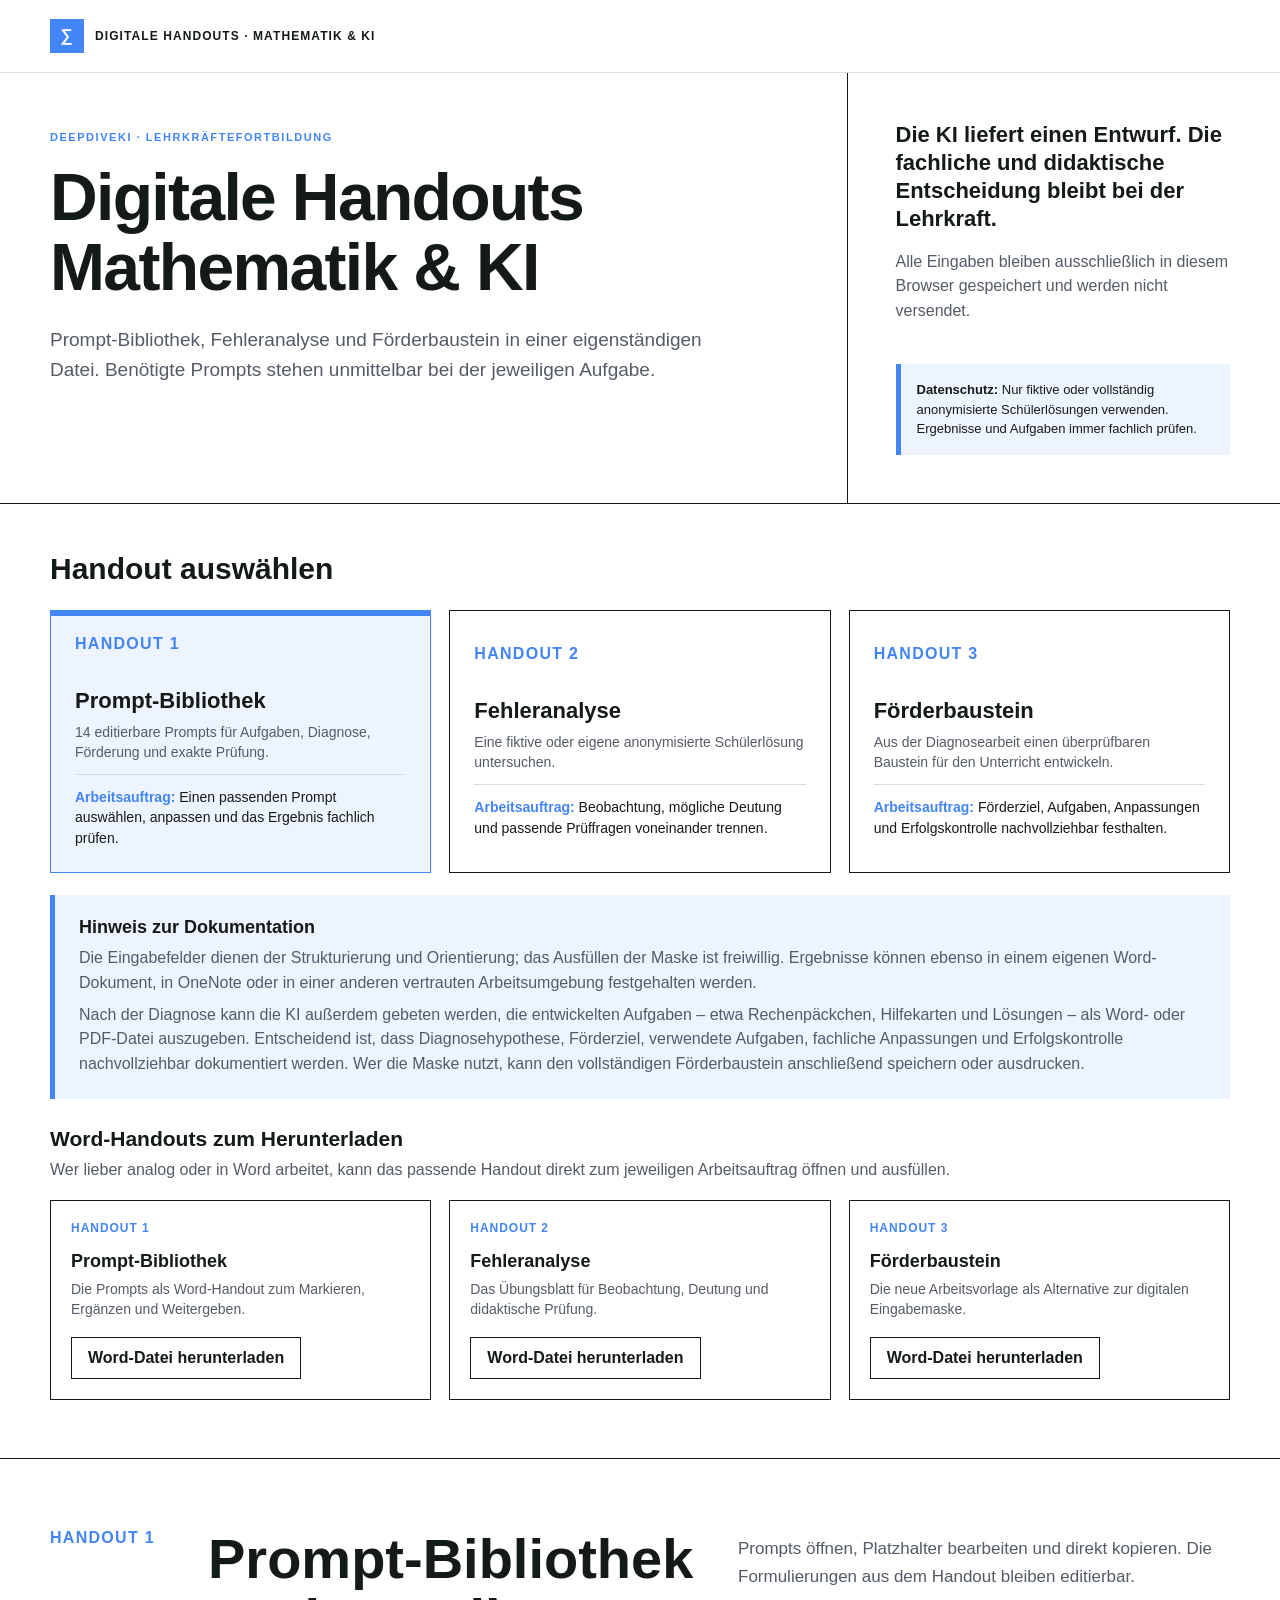
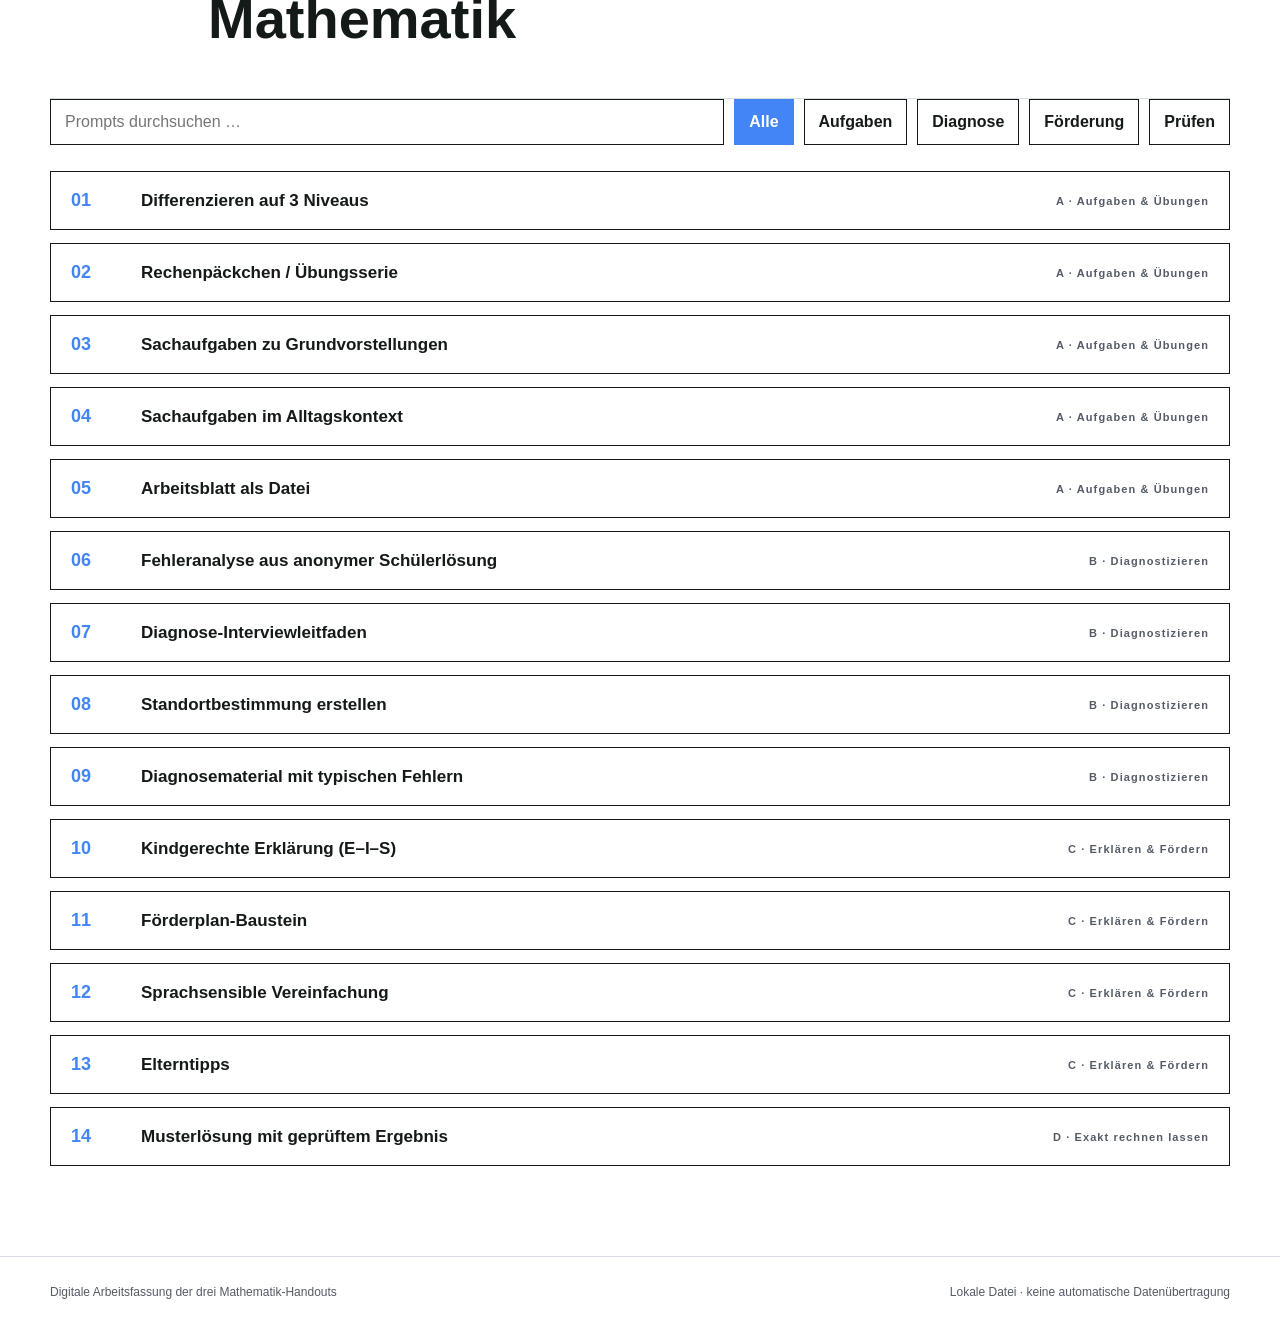
==== Digitale Handouts Mathematik.html @ 203e80d5 "Word-Handouts und Diagnosefelder ergänzen Drei Word-Handouts als Downloads ergänzen, Förderbaustein-" ====
<!doctype html>
<html lang="de">
<head>
  <meta charset="utf-8">
  <meta name="viewport" content="width=device-width, initial-scale=1">
  <meta name="description" content="Drei digitale Handouts zu Prompts, Fehleranalyse und Förderung im Mathematikunterricht.">
  <title>Digitale Handouts | Mathematik & KI</title>
  <style>
    :root {
      --ink: #141a18;
      --paper: #ffffff;
      --paper-2: #eef4ff;
      --white: #ffffff;
      --lime: #eaf2ff;
      --coral: #4385f5;
      --blue: #4385f5;
      --cyan: #4385f5;
      --muted: #545b66;
      --line: #d8dde6;
      --dark: #eef4ff;
      --serif: Arial, Helvetica, sans-serif;
      --sans: Arial, Helvetica, sans-serif;
      --shadow: none;
    }

    * { box-sizing: border-box; }
    html { scroll-behavior: smooth; }
    body { margin: 0; background: var(--paper); color: var(--ink); font-family: var(--sans); font-size: 16px; }
    button, input, textarea, select { font: inherit; color: inherit; }
    button { cursor: pointer; }
    a { color: inherit; }
    ::selection { background: var(--lime); }
    .wrap { width: min(1180px, calc(100% - 40px)); margin: 0 auto; }

    .topbar { position: sticky; top: 0; z-index: 20; border-bottom: 1px solid var(--line); background: rgba(244, 241, 233, .94); backdrop-filter: blur(14px); }
    .topbar .wrap { min-height: 72px; display: flex; align-items: center; justify-content: space-between; gap: 24px; }
    .brand { display: flex; align-items: center; gap: 11px; font-size: 12px; font-weight: 900; letter-spacing: .09em; }
    .brand-mark { width: 34px; height: 34px; display: grid; place-items: center; background: var(--blue); color: white; font-family: var(--sans); font-size: 17px; font-weight: 900; }
    .top-actions { display: flex; align-items: center; gap: 10px; }
    .status { min-height: 20px; color: var(--muted); font-size: 12px; font-weight: 750; }

    .hero { border-bottom: 1px solid var(--ink); }
    .hero .wrap { display: grid; grid-template-columns: 1.35fr .65fr; min-height: 450px; }
    .hero-copy { padding: 80px 70px 70px 0; }
    .eyebrow, .mini-label { margin: 0; font-size: 11px; font-weight: 900; letter-spacing: .14em; text-transform: uppercase; }
    .eyebrow { color: var(--blue); }
    h1 { margin: 20px 0 22px; max-width: 800px; font-family: var(--sans); font-size: clamp(42px, 6vw, 66px); font-weight: 800; line-height: 1.06; letter-spacing: -.025em; }
    h1 em { color: var(--ink); font-weight: 800; font-style: normal; }
    .hero-copy > p:last-child { max-width: 690px; color: var(--muted); font-size: 19px; line-height: 1.6; }
    .hero-side { padding: 68px 0 68px 48px; border-left: 1px solid var(--ink); display: flex; flex-direction: column; justify-content: flex-end; }
    .hero-side strong { font-family: var(--sans); font-size: 22px; line-height: 1.28; font-weight: 750; }
    .hero-side p { color: var(--muted); line-height: 1.55; }
    .privacy { margin-top: 24px; padding: 16px; border-left: 5px solid var(--blue); background: var(--paper-2); font-size: 13px; line-height: 1.5; }

    .station-picker { padding: 48px 0 58px; }
    .station-picker h2 { margin: 0 0 24px; font-family: var(--serif); font-size: 38px; font-weight: 400; }
    .station-tabs { display: grid; grid-template-columns: repeat(3, 1fr); gap: 18px; }
    .station-tab { min-height: 220px; padding: 24px; border: 1px solid var(--ink); background: transparent; text-align: left; transition: transform .15s, box-shadow .15s, background .15s; }
    .station-tab:hover, .station-tab:focus-visible { border-color: var(--blue); background: #f8fbff; }
    .station-tab.active { background: var(--paper-2); border-color: var(--blue); box-shadow: inset 0 5px 0 var(--blue); }
    .station-tab span { display: block; font-family: var(--serif); font-size: 30px; }
    .station-tab strong { display: block; margin: 35px 0 8px; font-size: 22px; }
    .station-tab small { color: var(--muted); font-size: 14px; line-height: 1.45; }
    .station-tab .station-task { display: block; margin-top: 12px; padding-top: 12px; border-top: 1px solid var(--line); color: var(--ink); }
    .station-tab .station-task b { color: var(--blue); }
    .work-note { margin-top: 22px; padding: 22px 24px; border-left: 5px solid var(--blue); background: var(--paper-2); }
    .work-note h3 { margin: 0 0 8px; font-size: 18px; }
    .work-note p { margin: 7px 0 0; color: var(--muted); line-height: 1.55; }
    .downloads { margin-top: 28px; }
    .downloads h3 { margin: 0 0 7px; font-size: 21px; }
    .downloads > p { margin: 0 0 17px; color: var(--muted); line-height: 1.55; }
    .download-grid { display: grid; grid-template-columns: repeat(3, 1fr); gap: 18px; }
    .download-card { display: flex; min-height: 180px; padding: 20px; border: 1px solid var(--ink); background: var(--white); flex-direction: column; align-items: flex-start; }
    .download-card span { color: var(--blue); font-size: 12px; font-weight: 900; letter-spacing: .08em; }
    .download-card strong { margin: 16px 0 7px; font-size: 18px; }
    .download-card p { margin: 0 0 18px; color: var(--muted); font-size: 14px; line-height: 1.45; }
    .download-card .button { margin-top: auto; display: inline-flex; align-items: center; text-decoration: none; color: var(--ink); }

    .station-panel { display: none; border-top: 1px solid var(--ink); }
    .station-panel.active { display: block; }
    .station-head { padding: 70px 0 50px; display: grid; grid-template-columns: 120px 1fr 1fr; gap: 38px; align-items: start; }
    .station-number { font-family: var(--sans); font-size: 16px; font-weight: 900; letter-spacing: .08em; color: var(--blue); }
    .station-head h2 { margin: 0; font-family: var(--sans); font-size: clamp(38px, 5vw, 56px); font-weight: 800; line-height: 1.06; color: var(--ink); }
    .station-head > p { margin: 6px 0 0; color: var(--muted); font-size: 17px; line-height: 1.6; }
    .station-body { padding-bottom: 90px; }

    .toolbar { display: flex; flex-wrap: wrap; align-items: center; gap: 10px; margin-bottom: 26px; }
    .toolbar input { flex: 1 1 280px; min-height: 46px; padding: 10px 14px; border: 1px solid var(--ink); background: var(--white); }
    .filter { min-height: 46px; padding: 10px 14px; border: 1px solid var(--ink); background: transparent; font-weight: 800; }
    .filter.active { background: var(--ink); color: white; }

    .prompt-list { display: grid; gap: 13px; }
    .prompt-item { border: 1px solid var(--ink); background: var(--white); }
    .prompt-item[hidden] { display: none; }
    .prompt-summary { width: 100%; padding: 18px 20px; border: 0; background: transparent; display: grid; grid-template-columns: 54px 1fr auto; align-items: center; gap: 16px; text-align: left; }
    .prompt-summary:hover { background: var(--paper-2); }
    .prompt-id { font-family: var(--serif); font-size: 25px; color: var(--coral); }
    .prompt-summary strong { font-size: 17px; }
    .prompt-category { color: var(--muted); font-size: 11px; font-weight: 900; letter-spacing: .1em; }
    .prompt-detail { display: none; padding: 0 20px 20px 90px; }
    .prompt-item.open .prompt-detail { display: block; }
    .prompt-detail textarea, .generated-prompt textarea { width: 100%; min-height: 130px; padding: 16px; border: 1px solid var(--ink); background: var(--paper); resize: vertical; line-height: 1.55; }
    .prompt-actions { display: flex; align-items: center; justify-content: space-between; gap: 12px; margin-top: 10px; }
    .prompt-actions small { color: var(--muted); }

    .button { min-height: 42px; padding: 10px 16px; border: 1px solid var(--ink); background: transparent; font-weight: 850; }
    .button:hover, .button:focus-visible { background: var(--lime); }
    .button.primary { border-color: var(--ink); background: var(--ink); color: white; }
    .button.primary:hover, .button.primary:focus-visible { background: var(--blue); border-color: var(--blue); }
    .button.coral { background: var(--coral); color: var(--ink); }

    .analysis-layout { display: grid; grid-template-columns: .86fr 1.14fr; gap: 34px; align-items: start; }
    .case-list { display: grid; gap: 9px; }
    .case-card { padding: 16px; border: 1px solid var(--ink); background: transparent; text-align: left; display: grid; grid-template-columns: 38px 1fr; gap: 12px; }
    .case-card:hover, .case-card.active { background: var(--lime); }
    .case-card span { font-family: var(--serif); font-size: 24px; }
    .case-card strong { display: block; }
    .case-card small { color: var(--muted); line-height: 1.4; }
    .own-case { margin-top: 18px; padding: 18px; border: 1px solid var(--ink); background: var(--white); }
    .own-case label, .form-grid label, .reflection-grid label { display: block; font-size: 12px; font-weight: 850; }
    .own-case input, .form-grid input, .form-grid textarea, .reflection-grid textarea { width: 100%; margin-top: 7px; padding: 12px; border: 1px solid var(--ink); background: var(--white); }
    .own-case label + label { margin-top: 12px; }
    .generated-prompt { border: 1px solid #b8c9e7; border-left: 5px solid var(--blue); background: var(--dark); color: var(--ink); padding: 24px; }
    .generated-prompt h3 { margin: 8px 0 17px; font-family: var(--serif); font-size: 31px; font-weight: 400; }
    .generated-prompt textarea { color: var(--ink); background: var(--white); min-height: 275px; }
    .generated-prompt .prompt-actions small { color: var(--muted); }
    .reflection-grid { display: grid; grid-template-columns: 1fr 1fr; gap: 18px; margin-top: 28px; }
    .reflection-grid label { padding: 19px; border: 1px solid var(--ink); background: var(--white); }
    .reflection-grid textarea { min-height: 115px; resize: vertical; }
    .trainer { margin-top: 32px; border: 1px solid var(--ink); }
    .trainer > button { width: 100%; padding: 17px 20px; border: 0; background: var(--paper-2); display: flex; justify-content: space-between; font-weight: 900; text-align: left; }
    .trainer-content { display: none; padding: 22px; background: var(--white); }
    .trainer.open .trainer-content { display: block; }
    .trainer-content h4 { margin: 0 0 9px; font-size: 19px; }
    .trainer-content p { color: var(--muted); line-height: 1.55; }
    .didactic-note { margin-top: 18px; padding: 17px; border-left: 5px solid var(--blue); background: #eef0ff; line-height: 1.55; }

    .builder-layout { display: grid; grid-template-columns: 1fr 1fr; gap: 30px; align-items: start; }
    .form-card { padding: 24px; border: 1px solid var(--ink); background: var(--white); }
    .form-card h3 { margin: 0 0 20px; font-family: var(--serif); font-size: 31px; font-weight: 400; }
    .form-grid { display: grid; grid-template-columns: 1fr 1fr; gap: 14px; }
    .form-grid label.wide { grid-column: 1 / -1; }
    .form-grid textarea { min-height: 95px; resize: vertical; }
    .form-grid textarea.long-output { min-height: 300px; }
    .form-grid textarea.final-output { min-height: 380px; }
    .module-list { display: grid; gap: 10px; }
    .module-card { border: 1px solid var(--ink); background: var(--paper); }
    .module-top { padding: 15px; display: grid; grid-template-columns: 28px 1fr auto; gap: 12px; align-items: center; }
    .module-top input { width: 20px; height: 20px; accent-color: var(--coral); }
    .module-top strong { display: block; }
    .module-top small { color: var(--muted); }
    .module-prompt { display: none; padding: 0 15px 15px 55px; }
    .module-card.selected .module-prompt { display: block; }
    .module-prompt textarea { width: 100%; min-height: 135px; padding: 13px; border: 1px solid var(--ink); background: var(--white); resize: vertical; line-height: 1.5; }
    .checklist { display: grid; gap: 10px; margin: 12px 0 20px; }
    .checklist label { display: flex; align-items: flex-start; gap: 11px; padding: 12px; border: 1px solid var(--line); }
    .checklist input { width: 19px; height: 19px; accent-color: var(--blue); }
    .builder-footer { margin-top: 28px; padding: 23px; border: 1px solid #b8c9e7; border-left: 5px solid var(--blue); background: var(--paper-2); display: flex; justify-content: space-between; align-items: center; gap: 20px; }
    .builder-footer p { margin: 0; max-width: 700px; line-height: 1.5; }
    .button-row { display: flex; flex-wrap: wrap; gap: 10px; }

    footer { padding: 28px 0 40px; border-top: 1px solid var(--line); color: var(--muted); font-size: 12px; }
    footer .wrap { display: flex; justify-content: space-between; gap: 20px; }

    /* Nähe zur Gestaltung der Word-Handouts */
    .topbar { background: rgba(255, 255, 255, .96); }
    .hero .wrap { min-height: 330px; }
    .hero-copy { padding-top: 58px; padding-bottom: 54px; }
    .hero-side { padding-top: 48px; padding-bottom: 48px; }
    .station-picker h2, .form-card h3, .generated-prompt h3, .sortLab h3, .canvasIntro h3 { font-family: var(--sans); font-weight: 750; }
    .station-picker h2 { font-size: 30px; }
    .station-tab span { color: var(--blue); font-family: var(--sans); font-size: 16px; font-weight: 900; letter-spacing: .08em; }
    .station-head { border-bottom: 1px solid var(--line); }
    .prompt-id { color: var(--blue); font-family: var(--sans); font-size: 18px; font-weight: 900; }
    .button.primary { background: var(--blue); border-color: var(--blue); }
    .button.coral { background: var(--blue); color: white; border-color: var(--blue); }
    .filter.active { background: var(--blue); border-color: var(--blue); }
    .case-card:hover, .case-card.active { background: var(--paper-2); border-color: var(--blue); }
    .case-card span { font-family: var(--sans); color: var(--blue); font-size: 18px; font-weight: 900; }
    .didactic-note { border-color: var(--blue); background: var(--paper-2); }
    .ai-help { grid-column: 1 / -1; padding: 17px; border-left: 5px solid var(--blue); background: var(--paper-2); }
    .ai-help h4 { margin: 0 0 7px; font-size: 17px; }
    .ai-help p { margin: 0 0 13px; color: var(--muted); font-size: 13px; line-height: 1.5; }
    .field-hint { display: block; margin-top: 7px; color: var(--muted); font-weight: 400; line-height: 1.4; }
    .print-summary { display: none; width: min(900px, calc(100% - 50px)); margin: 0 auto; padding: 48px 0; }
    .print-summary h1 { font-size: 30px; border-bottom: 2px solid var(--blue); padding-bottom: 12px; }
    .print-summary h2 { margin: 28px 0 8px; color: var(--blue); font-size: 20px; }
    .print-summary p, .print-summary li { line-height: 1.55; }
    .print-summary .print-note { padding: 14px; border-left: 4px solid var(--blue); background: var(--paper-2); }
    .print-summary .print-preserve { white-space: pre-wrap; overflow-wrap: anywhere; line-height: 1.55; }
    .print-summary .print-material { break-before: page; page-break-before: always; padding-top: 8px; }
    .print-summary .print-material h1 { margin-top: 0; }
    .print-summary .print-block { padding: 16px; border: 1px solid var(--line); }

    @media (max-width: 900px) {
      .hero .wrap, .station-head, .analysis-layout, .builder-layout { grid-template-columns: 1fr; }
      .hero-copy { padding-right: 0; }
      .hero-side { padding: 36px 0 55px; border-left: 0; border-top: 1px solid var(--ink); }
      .station-tabs, .download-grid { grid-template-columns: 1fr; }
      .station-tab { min-height: 145px; }
      .station-tab strong { margin-top: 20px; }
      .station-head { gap: 18px; }
      .station-number { font-size: 14px; }
    }

    @media (max-width: 620px) {
      .wrap { width: min(100% - 28px, 1180px); }
      .topbar .wrap { min-height: 62px; }
      .brand b { display: none; }
      .hero-copy { padding: 55px 0 45px; }
      h1 { font-size: 50px; }
      .station-picker { padding: 35px 0 45px; }
      .station-head { padding: 52px 0 35px; }
      .prompt-summary { grid-template-columns: 42px 1fr; }
      .prompt-category { grid-column: 2; }
      .prompt-detail { padding-left: 20px; }
      .reflection-grid, .form-grid { grid-template-columns: 1fr; }
      .form-grid label.wide { grid-column: auto; }
      .module-top { grid-template-columns: 28px 1fr; }
      .module-top .button { grid-column: 2; justify-self: start; }
      .module-prompt { padding-left: 15px; }
      .builder-footer, footer .wrap { align-items: flex-start; flex-direction: column; }
    }

    @media print {
      .topbar, .station-picker, .button, .prompt-actions, .trainer > button { display: none !important; }
      .station-panel { display: block !important; break-before: page; }
      .station-panel:first-of-type { break-before: auto; }
      .prompt-item, .trainer, .form-card { break-inside: avoid; }
      .prompt-detail, .trainer-content, .module-prompt { display: block !important; }
      body { background: white; }
      .hero .wrap { min-height: auto; }
      .hero-copy { padding: 38px 0; }
      .hero-side { display: none; }
      body.print-entry > header, body.print-entry > main, body.print-entry > footer { display: none !important; }
      body.print-entry .print-summary { display: block !important; }
    }
  </style>
</head>
<body>
  <header class="topbar">
    <div class="wrap">
      <div class="brand"><span class="brand-mark">∑</span><b>DIGITALE HANDOUTS · MATHEMATIK & KI</b></div>
      <div class="top-actions"><span class="status" id="globalStatus" role="status" aria-live="polite"></span></div>
    </div>
  </header>

  <main>
    <section class="hero">
      <div class="wrap">
        <div class="hero-copy">
          <p class="eyebrow">DEEPDIVEKI · LEHRKRÄFTEFORTBILDUNG</p>
          <h1>Digitale Handouts <em>Mathematik & KI</em></h1>
          <p>Prompt-Bibliothek, Fehleranalyse und Förderbaustein in einer eigenständigen Datei. Benötigte Prompts stehen unmittelbar bei der jeweiligen Aufgabe.</p>
        </div>
        <aside class="hero-side">
          <strong>Die KI liefert einen Entwurf. Die fachliche und didaktische Entscheidung bleibt bei der Lehrkraft.</strong>
          <p>Alle Eingaben bleiben ausschließlich in diesem Browser gespeichert und werden nicht versendet.</p>
          <div class="privacy"><b>Datenschutz:</b> Nur fiktive oder vollständig anonymisierte Schülerlösungen verwenden. Ergebnisse und Aufgaben immer fachlich prüfen.</div>
        </aside>
      </div>
    </section>

    <section class="station-picker" aria-labelledby="stationPickerTitle">
      <div class="wrap">
        <h2 id="stationPickerTitle">Handout auswählen</h2>
        <div class="station-tabs" role="tablist" aria-label="Digitale Handouts">
          <button class="station-tab active" type="button" role="tab" aria-selected="true" aria-controls="station1" id="tab1" data-station="station1">
            <span>HANDOUT 1</span><strong>Prompt-Bibliothek</strong><small>14 editierbare Prompts für Aufgaben, Diagnose, Förderung und exakte Prüfung.</small><small class="station-task"><b>Arbeitsauftrag:</b> Einen passenden Prompt auswählen, anpassen und das Ergebnis fachlich prüfen.</small>
          </button>
          <button class="station-tab" type="button" role="tab" aria-selected="false" aria-controls="station2" id="tab2" data-station="station2">
            <span>HANDOUT 2</span><strong>Fehleranalyse</strong><small>Eine fiktive oder eigene anonymisierte Schülerlösung untersuchen.</small><small class="station-task"><b>Arbeitsauftrag:</b> Beobachtung, mögliche Deutung und passende Prüffragen voneinander trennen.</small>
          </button>
          <button class="station-tab" type="button" role="tab" aria-selected="false" aria-controls="station3" id="tab3" data-station="station3">
            <span>HANDOUT 3</span><strong>Förderbaustein</strong><small>Aus der Diagnosearbeit einen überprüfbaren Baustein für den Unterricht entwickeln.</small><small class="station-task"><b>Arbeitsauftrag:</b> Förderziel, Aufgaben, Anpassungen und Erfolgskontrolle nachvollziehbar festhalten.</small>
          </button>
        </div>
        <aside class="work-note" aria-label="Hinweis zur Dokumentation">
          <h3>Hinweis zur Dokumentation</h3>
          <p>Die Eingabefelder dienen der Strukturierung und Orientierung; das Ausfüllen der Maske ist freiwillig. Ergebnisse können ebenso in einem eigenen Word-Dokument, in OneNote oder in einer anderen vertrauten Arbeitsumgebung festgehalten werden.</p>
          <p>Nach der Diagnose kann die KI außerdem gebeten werden, die entwickelten Aufgaben – etwa Rechenpäckchen, Hilfekarten und Lösungen – als Word- oder PDF-Datei auszugeben. Entscheidend ist, dass Diagnosehypothese, Förderziel, verwendete Aufgaben, fachliche Anpassungen und Erfolgskontrolle nachvollziehbar dokumentiert werden. Wer die Maske nutzt, kann den vollständigen Förderbaustein anschließend speichern oder ausdrucken.</p>
        </aside>
        <section class="downloads" id="word-downloads" aria-labelledby="downloadTitle">
          <h3 id="downloadTitle">Word-Handouts zum Herunterladen</h3>
          <p>Wer lieber analog oder in Word arbeitet, kann das passende Handout direkt zum jeweiligen Arbeitsauftrag öffnen und ausfüllen.</p>
          <div class="download-grid">
            <article class="download-card">
              <span>HANDOUT 1</span>
              <strong>Prompt-Bibliothek</strong>
              <p>Die Prompts als Word-Handout zum Markieren, Ergänzen und Weitergeben.</p>
              <a class="button" href="Handout 1 - Prompt-Bibliothek Mathematik.docx" download>Word-Datei herunterladen</a>
            </article>
            <article class="download-card">
              <span>HANDOUT 2</span>
              <strong>Fehleranalyse</strong>
              <p>Das Übungsblatt für Beobachtung, Deutung und didaktische Prüfung.</p>
              <a class="button" href="Handout 2 - Fehleranalyse Uebungsblatt.docx" download>Word-Datei herunterladen</a>
            </article>
            <article class="download-card">
              <span>HANDOUT 3</span>
              <strong>Förderbaustein</strong>
              <p>Die neue Arbeitsvorlage als Alternative zur digitalen Eingabemaske.</p>
              <a class="button" href="Handout 3 - Foerderbaustein-Arbeitsvorlage.docx" download>Word-Datei herunterladen</a>
            </article>
          </div>
        </section>
      </div>
    </section>

    <section class="station-panel active" id="station1" role="tabpanel" aria-labelledby="tab1">
      <div class="wrap">
        <div class="station-head">
          <div class="station-number">HANDOUT 1</div>
          <h2>Prompt-Bibliothek Mathematik</h2>
          <p>Prompts öffnen, Platzhalter bearbeiten und direkt kopieren. Die Formulierungen aus dem Handout bleiben editierbar.</p>
        </div>
        <div class="station-body">
          <div class="toolbar" aria-label="Prompt-Bibliothek filtern">
            <input id="promptSearch" type="search" placeholder="Prompts durchsuchen …" aria-label="Prompts durchsuchen">
            <button class="filter active" type="button" data-filter="alle">Alle</button>
            <button class="filter" type="button" data-filter="A">Aufgaben</button>
            <button class="filter" type="button" data-filter="B">Diagnose</button>
            <button class="filter" type="button" data-filter="C">Förderung</button>
            <button class="filter" type="button" data-filter="D">Prüfen</button>
          </div>
          <div class="prompt-list" id="promptList"></div>
        </div>
      </div>
    </section>

    <section class="station-panel" id="station2" role="tabpanel" aria-labelledby="tab2" hidden>
      <div class="wrap">
        <div class="station-head">
          <div class="station-number">HANDOUT 2</div>
          <h2>Fehleranalyse: Übungsblatt</h2>
          <p>Eine fiktive Lösung auswählen und die KI-Antwort anschließend fachlich prüfen. Eine einzelne Lösung erlaubt nur Diagnosehypothesen, keine abschließende Diagnose.</p>
        </div>
        <div class="station-body">
          <div class="analysis-layout">
            <div>
              <p class="mini-label">FIKTIVE SCHÜLERLÖSUNG WÄHLEN</p>
              <div class="case-list" id="caseList"></div>
              <div class="own-case">
                <p class="mini-label">ODER EIGENES ANONYMISIERTES BEISPIEL</p>
                <label>Klasse / Stufe<input id="ownClass" type="text" placeholder="z. B. 7"></label>
                <label>Aufgabe und falsche Lösung<input id="ownSolution" type="text" placeholder="z. B. 3/4 + 1/2 = 4/6"></label>
                <button class="button" id="useOwnCase" type="button">Eigenes Beispiel verwenden</button>
              </div>
            </div>
            <div class="generated-prompt">
              <p class="mini-label">PROMPT ZUR GEWÄHLTEN AUFGABE</p>
              <h3 id="selectedCaseTitle">Beispiel 1 · Klasse 1</h3>
              <textarea id="analysisPrompt" aria-label="Prompt für die Fehleranalyse"></textarea>
              <div class="prompt-actions">
                <small>Den Prompt können Sie vor dem Kopieren bearbeiten.</small>
                <button class="button coral" type="button" data-copy-target="analysisPrompt">Prompt kopieren</button>
              </div>
            </div>
          </div>

          <div class="reflection-grid">
            <label>Wo lag die KI fachlich richtig?<textarea id="reflectionRight" placeholder="Beobachtungen festhalten …"></textarea></label>
            <label>Wo musste ich als Lehrkraft korrigieren oder nachfragen?<textarea id="reflectionCorrect" placeholder="Kritische Punkte festhalten …"></textarea></label>
          </div>

          <div class="trainer" id="trainerBox">
            <button type="button" id="toggleTrainer" aria-expanded="false"><span>Mögliche fachliche Deutung</span><span>zur Orientierung öffnen +</span></button>
            <div class="trainer-content" id="trainerContent"></div>
          </div>
          <div class="didactic-note"><b>Didaktischer Kern:</b> Fehler können regelhaft sein, müssen es aber nicht. Die KI kann mögliche Deutungen und Prüffragen liefern; erst weitere Aufgaben oder ein Gespräch helfen, zwischen konkurrierenden Hypothesen zu unterscheiden.</div>
        </div>
      </div>
    </section>

    <section class="station-panel" id="station3" role="tabpanel" aria-labelledby="tab3" hidden>
      <div class="wrap">
        <div class="station-head">
          <div class="station-number">HANDOUT 3</div>
          <h2>Förderbaustein-Vorlage</h2>
          <p>Ausgangslage und Förderziel festhalten, einen Baustein wählen und den passenden Prompt direkt an dieser Stelle verwenden.</p>
        </div>
        <div class="station-body">
          <div class="builder-layout">
            <section class="form-card">
              <h3>1 · Ausgangslage und Ziel</h3>
              <div class="form-grid">
                <label>Klasse / Stufe<input id="buildClass" type="text" placeholder="z. B. Klasse 4"></label>
                <label>Thema / Leitidee<input id="buildTopic" type="text" placeholder="z. B. Zahl & Operation"></label>
                <label class="wide">Aufgabe und beobachtete Schülerlösung<textarea id="buildObservation" placeholder="z. B. Aufgabe: 1/2 + 1/3; notiert wurde: 2/5. Nur anonymisierte oder fiktive Angaben."></textarea></label>
                <label class="wide">Eigene Vermutung zur Fehlvorstellung <span style="font-weight:400">(optional)</span><textarea id="buildError" placeholder="z. B. Zähler und Nenner werden jeweils getrennt addiert. Das Feld kann leer bleiben."></textarea></label>
                <label class="wide">Möglicherweise betroffene Grundvorstellung <span style="font-weight:400">(optional)</span><input id="buildConception" type="text" placeholder="z. B. Anteil vom Ganzen oder Bedeutung des Nenners"></label>
                <div class="ai-help">
                  <h4>Noch keine sichere Deutung?</h4>
                  <p>Der folgende Prompt übernimmt die oben eingetragene Aufgabe und Schülerlösung. Die KI soll mögliche Fehlvorstellungen ausdrücklich nur als Hypothesen formulieren und passende Prüffragen entwickeln. Ihre Antwort trägt genau die Feldüberschriften dieser Maske und kann deshalb abschnittsweise hier oder in die Word-Vorlage kopiert werden.</p>
                  <button class="button primary" id="copyHypothesisPrompt" type="button">KI-Prompt zur Hypothesenbildung kopieren</button>
                </div>
                <label>Mini-Ziel 1<input id="buildGoal1" type="text" placeholder="z. B. 4 von 5 Aufgaben durch Zerlegen lösen"><small class="field-hint">Realistisches Beispiel: Das Kind löst 4 von 5 Aufgaben mit Zehnerübergang durch Zerlegen statt zählend.</small></label>
                <label>Mini-Ziel 2<input id="buildGoal2" type="text" placeholder="z. B. den Rechenweg mit Material erklären"><small class="field-hint">Realistisches Beispiel: Das Kind erklärt an Material, warum 8 + 5 als 10 + 3 gerechnet werden kann.</small></label>
              </div>
            </section>

            <section class="form-card">
              <h3>2 · Baustein wählen</h3>
              <div class="module-list" id="moduleList"></div>
            </section>

            <section class="form-card">
              <h3>3 · KI-Entwurf und Anpassung</h3>
              <div class="form-grid">
                <label class="wide">KI-Entwurf<textarea class="long-output" id="buildDraft" placeholder="Das vollständige Ergebnis der KI hier einfügen – einschließlich aller Aufgaben, Rechenpäckchen, Hilfen und Lösungen …"></textarea><small class="field-hint">Dieses Feld ist bewusst groß, damit auch längere Aufgabenserien vollständig sichtbar und bearbeitbar bleiben.</small></label>
                <label class="wide">Meine fachlichen und didaktischen Anpassungen<textarea id="buildAdjustments" placeholder="Was muss am KI-Entwurf verändert werden – und warum?"></textarea></label>
                <label class="wide">Überarbeitete Fassung / einsatzbereites Material<textarea class="final-output" id="buildFinal" placeholder="Hier die korrigierte Endfassung einfügen: vollständige Aufgaben, Rechenpäckchen, Hilfen und Lösungen, mit denen weitergearbeitet werden soll …"></textarea><small class="field-hint">Beim Drucken und Speichern wird diese Fassung zusätzlich als eigenes Arbeitsmaterial ausgegeben.</small></label>
              </div>
            </section>

            <section class="form-card">
              <h3>4 · Prüfung und Einsatz</h3>
              <div class="checklist">
                <label><input type="checkbox" data-check="results">Rechenergebnisse und Lösungen stimmen.</label>
                <label><input type="checkbox" data-check="level">Aufgaben und Hilfen passen zum Lernstand.</label>
                <label><input type="checkbox" data-check="language">Sprache, Darstellung und Kontext sind altersgerecht.</label>
                <label><input type="checkbox" data-check="diagnosis">Der Baustein passt zur Diagnosehypothese.</label>
                <label><input type="checkbox" data-check="privacy">Es werden keine personenbezogenen Daten verwendet.</label>
              </div>
              <div class="form-grid">
                <label class="wide">Wann und wie im Unterricht?<textarea id="buildUse" placeholder="Sozialform, Dauer, Material, Zeitpunkt …"></textarea></label>
                <label class="wide">Erfolgskontrolle<textarea id="buildSuccess" placeholder="Woran erkenne ich, dass das Ziel erreicht ist?"></textarea></label>
              </div>
            </section>
          </div>

          <div class="builder-footer">
            <p><b>Merksatz:</b> Die KI liefert einen Entwurf. Die didaktische Verantwortung und die fachliche Endkontrolle bleiben bei Ihnen.</p>
            <div class="button-row">
              <button class="button" id="saveBuilder" type="button">Im Browser speichern</button>
              <button class="button" id="downloadBuilder" type="button">Als Datei speichern</button>
              <button class="button primary" id="copyBuilder" type="button">Förderbaustein kopieren</button>
              <button class="button" id="printBuilder" type="button">Förderbaustein und Material drucken</button>
            </div>
          </div>
        </div>
      </div>
    </section>
  </main>

  <section class="print-summary" id="printSummary" aria-hidden="true"></section>

  <footer>
    <div class="wrap"><span>Digitale Arbeitsfassung der drei Mathematik-Handouts</span><span>Lokale Datei · keine automatische Datenübertragung</span></div>
  </footer>

  <script>
    const prompts = [
      { id: 1, category: "A", group: "Aufgaben & Übungen", title: "Differenzieren auf 3 Niveaus", text: "Erstelle zum Thema [z. B. schriftliche Subtraktion im ZR bis 1000] für Klasse [4] je 4 Aufgaben auf drei Niveaustufen (grundlegend / mittel / erweitert), mit Lösungen und je einem kurzen Hilfekarten-Tipp." },
      { id: 2, category: "A", group: "Aufgaben & Übungen", title: "Rechenpäckchen / Übungsserie", text: "Erzeuge ein Rechenpäckchen mit 10 Aufgaben zum [kleinen Einmaleins, 7er-/8er-Reihe], mit steigender Schwierigkeit und einem separaten Lösungsblatt." },
      { id: 3, category: "A", group: "Aufgaben & Übungen", title: "Sachaufgaben zu Grundvorstellungen", text: "Schreibe je eine Textaufgabe zur Subtraktion für die Grundvorstellungen Wegnehmen, Ergänzen und Vergleichen (Klasse 2)." },
      { id: 4, category: "A", group: "Aufgaben & Übungen", title: "Sachaufgaben im Alltagskontext", text: "Erstelle 5 Sachaufgaben zum [Überschlagsrechnen] im Kontext [Einkaufen / Schulfest] für Klasse [X], mit Lösungswegen." },
      { id: 5, category: "A", group: "Aufgaben & Übungen", title: "Arbeitsblatt als Datei", text: "Formatiere die Aufgaben als druckfertiges Arbeitsblatt mit Kopfzeile (Name/Datum/Klasse) und gib es als Word- oder PDF-Datei zum Download aus. Erstelle das Lösungsblatt separat." },
      { id: 6, category: "B", group: "Diagnostizieren", title: "Fehleranalyse aus anonymer Schülerlösung", text: "Ein Kind rechnet [1/2 + 1/3 = 2/5]. Welche Fehlvorstellung könnte dahinterstecken? Formuliere höchstens zwei Diagnosehypothesen, erkläre den sichtbaren Fehler kindgerecht und gib zu jeder Hypothese eine kurze Prüffrage oder Kontrastaufgabe. Schlage erst danach 2 passende Übungen vor." },
      { id: 7, category: "B", group: "Diagnostizieren", title: "Diagnose-Interviewleitfaden", text: "Erstelle 8 Diagnosefragen für ein kurzes Mathe-Gespräch mit einem Kind, um herauszufinden, ob es tragfähige Grundvorstellungen zur [Division] hat. Ordne jeder Frage kurz zu, was mit ihr geprüft werden soll." },
      { id: 8, category: "B", group: "Diagnostizieren", title: "Standortbestimmung erstellen", text: "Entwirf eine schriftliche Standortbestimmung mit 10 Aufgaben zum [Operationsverständnis Multiplikation] für Klasse [3]. Ergänze einen Erwartungshorizont: Welche Kompetenz oder Vorstellung soll jede Aufgabe sichtbar machen?" },
      { id: 9, category: "B", group: "Diagnostizieren", title: "Diagnosematerial mit typischen Fehlern", text: "Erstelle 6 [Additionsaufgaben mit Zehnerübergang] mit typischen Fehllösungen als Multiple-Choice. Ergänze zu jeder falschen Antwort eine mögliche, ausdrücklich als Hypothese gekennzeichnete Denkweise." },
      { id: 10, category: "C", group: "Erklären & Fördern", title: "Kindgerechte Erklärung (E–I–S)", text: "Erkläre [den Zehnerübergang bei 8 + 5] für ein Kind der [1.] Klasse in einfacher Sprache: mit einer Handlung, einem Bild-Vorschlag und der Rechnung (Handlung – Bild – Symbol). Ergänze eine kurze Frage, mit der die Vorstellung des Kindes geprüft werden kann." },
      { id: 11, category: "C", group: "Erklären & Fördern", title: "Förderplan-Baustein", text: "Formuliere aus dieser anonymen Fehlerbeschreibung [zählendes Rechnen, kein sicherer Zehnerübergang] drei konkrete Förderziele und passende Übungsformate für 4 Wochen, mit kurzer Erfolgskontrolle." },
      { id: 12, category: "C", group: "Erklären & Fördern", title: "Sprachsensible Vereinfachung", text: "Vereinfache diese Textaufgabe sprachlich für Kinder mit geringen Deutschkenntnissen, ohne den mathematischen Gehalt zu verändern. Benenne anschließend, welche sprachlichen Hürden du verändert hast." },
      { id: 13, category: "C", group: "Erklären & Fördern", title: "Elterntipps", text: "Formuliere kurze, konkrete Übungstipps für Eltern, deren Kind [den Zehnerübergang] noch nicht sicher beherrscht. Vermeide Fachsprache und ergänze ein Beispiel für eine fünfminütige Übung." },
      { id: 14, category: "D", group: "Exakt rechnen lassen", title: "Musterlösung mit geprüftem Ergebnis", text: "Löse diese Aufgabe Schritt für Schritt und nutze ein Rechenwerkzeug wie Code-Interpreter oder Datenanalyse, um das Ergebnis exakt zu prüfen. Trenne Rechenweg, Ergebnisprüfung und didaktische Erklärung deutlich." }
    ];

    const cases = [
      { id: 1, grade: "1", task: "15 − 7 = ?", solution: "15 − 7 = 12", title: "Zehnerübergang", trainer: "Mögliche Hypothese: Das Kind rechnet nach dem Wegdenken des Zehners 7 − 5 = 2 und setzt die 1 wieder davor. Zu prüfen sind Wegnehmen, Zerlegen und der Zehnerübergang. Eine einzelne Lösung reicht nicht als Beleg." },
      { id: 2, grade: "2", task: "Schreibe die Zahl „sechzehn“", solution: "61", title: "Stellenwert und Zahlwort", trainer: "Mögliche Hypothese: Zehner und Einer werden entsprechend der gehörten Reihenfolge vertauscht. Zu prüfen sind Stellenwertverständnis, Zahlwortstruktur und die Verbindung von Menge, Zahlwort und Ziffernschreibweise." },
      { id: 3, grade: "3", task: "503 − 78 = ?", solution: "503 − 78 = 575", title: "Entbündeln bei der Subtraktion", trainer: "Mögliche Hypothese: An einzelnen Stellen wird jeweils die kleinere von der größeren Ziffer abgezogen. Zu prüfen sind Bündeln, Entbündeln und die Bedeutung der Stellenwerte." },
      { id: 4, grade: "4", task: "6 · 7 = ?", solution: "6 · 7 = 13", title: "Operationsverständnis Multiplikation", trainer: "Mögliche Hypothese: Das Malzeichen wird übersehen oder als Pluszeichen gedeutet. Zu prüfen ist, ob Multiplikation als gleich große Gruppen, wiederholtes Addieren oder Anordnung verstanden wird." },
      { id: 5, grade: "6", task: "1/2 + 1/3 = ?", solution: "1/2 + 1/3 = 2/5", title: "Bruchaddition", trainer: "Sichtbar ist die getrennte Addition von Zähler und Nenner. Mögliche Hypothesen betreffen die Bedeutung des Nenners, gleich große Teile und das Erweitern. Eine Plausibilitätsfrage ist hilfreich: Kann das Ergebnis kleiner als 1/2 sein?" },
      { id: 6, grade: "5", task: "3,5 + 12 = ?", solution: "3,5 + 12 = 4,7", title: "Stellenwert bei Dezimalzahlen", trainer: "Mögliche Hypothese: 12 wird als 1,2 verarbeitet oder die Ziffern werden ohne Stellenwertbezug zusammengeführt. Zu prüfen sind Kommaausrichtung und die Bedeutung von Einern und Zehnteln." }
    ];

    const modules = [
      { id: "diff", promptId: 1, title: "Differenziert", subtitle: "Aufgaben auf drei Niveaus" },
      { id: "practice", promptId: 2, title: "Üben", subtitle: "Rechenpäckchen oder adaptive Serie" },
      { id: "explain", promptId: 10, title: "Erklären", subtitle: "Handlung – Bild – Symbol" },
      { id: "material", promptId: 5, title: "Material", subtitle: "Arbeitsblatt als Datei" },
      { id: "plan", promptId: 11, title: "Förderplan", subtitle: "Ziele und Übungen für vier Wochen" }
    ];

    const globalStatus = document.getElementById("globalStatus");
    let statusTimer;
    let currentCase = cases[0];
    let activeFilter = "alle";

    function announce(message) {
      globalStatus.textContent = message;
      window.clearTimeout(statusTimer);
      statusTimer = window.setTimeout(() => { globalStatus.textContent = ""; }, 2200);
    }

    async function copyText(text) {
      try {
        await navigator.clipboard.writeText(text);
      } catch {
        const helper = document.createElement("textarea");
        helper.value = text;
        helper.style.position = "fixed";
        helper.style.opacity = "0";
        document.body.appendChild(helper);
        helper.select();
        document.execCommand("copy");
        helper.remove();
      }
      announce("In die Zwischenablage kopiert ✓");
    }

    function escapeHtml(value) {
      return String(value).replace(/[&<>'"]/g, character => ({ "&": "&amp;", "<": "&lt;", ">": "&gt;", "'": "&#39;", "\"": "&quot;" })[character]);
    }

    function printValue(value) {
      return escapeHtml(value || "—").replace(/\n/g, "<br>");
    }

    function renderPromptLibrary() {
      const promptList = document.getElementById("promptList");
      promptList.innerHTML = prompts.map(prompt => `
        <article class="prompt-item" data-category="${prompt.category}" data-search="${(prompt.title + " " + prompt.text).toLowerCase()}">
          <button class="prompt-summary" type="button" aria-expanded="false">
            <span class="prompt-id">${String(prompt.id).padStart(2, "0")}</span>
            <strong>${prompt.title}</strong>
            <span class="prompt-category">${prompt.category} · ${prompt.group}</span>
          </button>
          <div class="prompt-detail">
            <textarea id="prompt-${prompt.id}" aria-label="Prompt ${prompt.id}: ${prompt.title}">${prompt.text}</textarea>
            <div class="prompt-actions"><small>Platzhalter in eckigen Klammern ersetzen.</small><button class="button primary" type="button" data-copy-target="prompt-${prompt.id}">Prompt kopieren</button></div>
          </div>
        </article>`).join("");

      promptList.querySelectorAll(".prompt-summary").forEach(button => {
        button.addEventListener("click", () => {
          const item = button.closest(".prompt-item");
          item.classList.toggle("open");
          button.setAttribute("aria-expanded", String(item.classList.contains("open")));
        });
      });
    }

    function filterPrompts() {
      const query = document.getElementById("promptSearch").value.trim().toLowerCase();
      document.querySelectorAll(".prompt-item").forEach(item => {
        const categoryMatch = activeFilter === "alle" || item.dataset.category === activeFilter;
        const searchMatch = !query || item.dataset.search.includes(query);
        item.hidden = !(categoryMatch && searchMatch);
      });
    }

    function analysisPromptFor(item) {
      return `Hier ist die Lösung eines Kindes aus Klasse ${item.grade}: ${item.task} – notiert wurde: „${item.solution}“.

1. Beschreibe zunächst ausschließlich, was in der Lösung sichtbar ist.
2. Formuliere höchstens zwei mögliche Erklärungen des Denkwegs und kennzeichne sie ausdrücklich als Hypothesen.
3. Benenne zu jeder Hypothese die möglicherweise betroffene Grundvorstellung.
4. Schlage zu jeder Hypothese eine gezielte Rückfrage oder kurze Kontrastaufgabe für ein Diagnosegespräch vor.
5. Gib erst anschließend zwei mögliche Übungen an. Begründe jeweils, zu welcher Hypothese sie passen.

Trenne Beobachtung, Deutung, Prüfung und Förderung klar. Weise darauf hin, was die Lehrkraft fachlich selbst kontrollieren muss.`;
    }

    function setCurrentCase(item) {
      currentCase = item;
      document.querySelectorAll(".case-card").forEach(card => card.classList.toggle("active", Number(card.dataset.caseId) === item.id));
      document.getElementById("selectedCaseTitle").textContent = item.id ? `Beispiel ${item.id} · Klasse ${item.grade}` : `Eigenes Beispiel · Klasse ${item.grade}`;
      document.getElementById("analysisPrompt").value = analysisPromptFor(item);
      document.getElementById("trainerContent").innerHTML = `<h4>Mögliche Antwort · ${item.title || "Eigenes Beispiel"}</h4><p>${item.trainer || "Für eigene Beispiele gibt es keine vorformulierte Antwort. Formulieren Sie mindestens zwei denkbare Hypothesen und planen Sie eine Prüffrage, mit der sich diese unterscheiden lassen."}</p>`;
    }

    function renderCases() {
      const list = document.getElementById("caseList");
      list.innerHTML = cases.map(item => `
        <button class="case-card ${item.id === 1 ? "active" : ""}" type="button" data-case-id="${item.id}">
          <span>${String(item.id).padStart(2, "0")}</span><span><strong>${item.task}</strong><small>Klasse ${item.grade} · ${item.solution}</small></span>
        </button>`).join("");
      list.querySelectorAll(".case-card").forEach(card => card.addEventListener("click", () => setCurrentCase(cases.find(item => item.id === Number(card.dataset.caseId)))));
      setCurrentCase(cases[0]);
    }

    function getBuilderContext() {
      return {
        grade: document.getElementById("buildClass").value || "[Klasse / Stufe]",
        topic: document.getElementById("buildTopic").value || "[Thema / Leitidee]",
        observation: document.getElementById("buildObservation").value || "[Aufgabe und anonymisierte Schülerlösung]",
        error: document.getElementById("buildError").value || "[noch keine eigene Vermutung]",
        conception: document.getElementById("buildConception").value || "[noch nicht geklärt]",
        goals: [document.getElementById("buildGoal1").value, document.getElementById("buildGoal2").value].filter(Boolean).join("; ") || "[konkrete Förderziele]"
      };
    }

    function hypothesisPrompt() {
      const context = getBuilderContext();
      const ownIdea = document.getElementById("buildError").value.trim();
      return `Du unterstützt mich bei einer vorsichtigen Fehleranalyse im Mathematikunterricht.

Klasse / Stufe: ${context.grade}
Thema / Leitidee: ${context.topic}
Aufgabe und anonymisierte Schülerlösung: ${context.observation}
${ownIdea ? `Meine vorläufige Vermutung: ${ownIdea}` : "Ich habe noch keine eigene Vermutung zur möglichen Fehlvorstellung. Entwickle in diesem Fall höchstens zwei plausible, klar unterscheidbare Hypothesen."}

Arbeite zunächst in vier Schritten:
1. Beobachten: Beschreibe ausschließlich, was in der notierten Lösung sichtbar ist.
2. Deuten: Prüfe meine Vermutung, sofern eine vorliegt. Formuliere insgesamt höchstens zwei unterschiedliche Erklärungen und kennzeichne beide ausdrücklich als Hypothesen.
3. Prüfen: Entwickle zu jeder Hypothese eine kurze Rückfrage oder Kontrastaufgabe, mit der ich sie im Gespräch prüfen kann.
4. Einordnen: Benenne zu jeder Hypothese die möglicherweise betroffene Grundvorstellung.

Formuliere anschließend zwei vorläufige, realistische und beobachtbare Mini-Ziele, die zu den Hypothesen passen. Ein Ziel soll eine mathematische Handlung oder Strategie beschreiben, das andere eine Erklärung oder Darstellung. Formuliere keine abschließende Diagnose aus einer einzelnen Lösung.

Gib deine Antwort als kopierfreundlichen Fließtext mit genau diesen Überschriften und in genau dieser Reihenfolge aus:

KLASSE / STUFE
THEMA / LEITIDEE
AUFGABE UND BEOBACHTETE SCHÜLERLÖSUNG
EIGENE VERMUTUNG ZUR FEHLVORSTELLUNG
MÖGLICHERWEISE BETROFFENE GRUNDVORSTELLUNG
MINI-ZIEL 1
MINI-ZIEL 2
PRÜFFRAGEN / KONTRASTAUFGABEN
FEHLENDE INFORMATIONEN UND NÄCHSTER PRÜFSCHRITT

Wiederhole bei den ersten drei Überschriften meine Angaben. Trage unter „EIGENE VERMUTUNG ZUR FEHLVORSTELLUNG“ die höchstens zwei Diagnosehypothesen ein und ordne sie unter „MÖGLICHERWEISE BETROFFENE GRUNDVORSTELLUNG“ eindeutig zu. Verwende keine Tabelle und keine zusätzlichen Überschriften. Weise am Schluss knapp darauf hin, dass Hypothesen und Mini-Ziele durch weitere Beobachtungen überprüft und gegebenenfalls angepasst werden müssen.`;
    }

    function modulePrompt(module) {
      const context = getBuilderContext();
      const base = prompts.find(prompt => prompt.id === module.promptId).text;
      return `Ausgangslage:
Klasse / Stufe: ${context.grade}
Thema / Leitidee: ${context.topic}
Aufgabe und beobachtete Schülerlösung: ${context.observation}
Eigene vorläufige Vermutung: ${context.error}
Möglicherweise betroffene Grundvorstellung: ${context.conception}
Förderziel(e): ${context.goals}

Arbeitsauftrag:
${base}

Prüfe am Ende ausdrücklich, ob Aufgaben, Hilfen und Darstellung zur beschriebenen Diagnosehypothese und zu den Förderzielen passen. Trenne Material und Lösungen.`;
    }

    function renderModules() {
      const list = document.getElementById("moduleList");
      list.innerHTML = modules.map(module => `
        <article class="module-card" data-module="${module.id}">
          <div class="module-top">
            <input type="checkbox" id="module-${module.id}" aria-label="${module.title} auswählen">
            <label for="module-${module.id}"><strong>${module.title}</strong><small>${module.subtitle} · Prompt ${module.promptId}</small></label>
            <button class="button" type="button" data-module-copy="${module.id}">Prompt kopieren</button>
          </div>
          <div class="module-prompt"><textarea id="module-text-${module.id}" aria-label="Prompt für ${module.title}"></textarea></div>
        </article>`).join("");

      list.querySelectorAll(".module-card").forEach(card => {
        const checkbox = card.querySelector("input");
        const module = modules.find(item => item.id === card.dataset.module);
        checkbox.addEventListener("change", () => {
          card.classList.toggle("selected", checkbox.checked);
          card.querySelector("textarea").value = modulePrompt(module);
        });
      });
    }

    function refreshSelectedModulePrompts() {
      document.querySelectorAll(".module-card.selected").forEach(card => {
        const module = modules.find(item => item.id === card.dataset.module);
        card.querySelector("textarea").value = modulePrompt(module);
      });
    }

    function builderSummary() {
      const context = getBuilderContext();
      const selected = modules.filter(module => document.getElementById(`module-${module.id}`).checked).map(module => module.title).join(", ") || "noch nicht gewählt";
      const checks = [...document.querySelectorAll("[data-check]")].map(input => `${input.checked ? "✓" : "○"} ${input.parentElement.textContent.trim()}`).join("\n");
      return `FÖRDERBAUSTEIN MATHEMATIK

1. AUSGANGSLAGE
Klasse / Stufe: ${context.grade}
Thema / Leitidee: ${context.topic}
Aufgabe und beobachtete Schülerlösung: ${context.observation}
Eigene Vermutung zur Fehlvorstellung: ${context.error}
Betroffene Grundvorstellung: ${context.conception}

2. FÖRDERZIELE
${context.goals}

3. GEWÄHLTE BAUSTEINE
${selected}

4. KI-ENTWURF
${document.getElementById("buildDraft").value || "[noch offen]"}

5. MEINE ANPASSUNGEN
${document.getElementById("buildAdjustments").value || "[noch offen]"}

6. ÜBERARBEITETE FASSUNG / EINSATZBEREITES MATERIAL
${document.getElementById("buildFinal").value || document.getElementById("buildDraft").value || "[noch offen]"}

7. FACHLICHE PRÜFUNG
${checks}

8. EINSATZ
Wann / wie: ${document.getElementById("buildUse").value || "[noch offen]"}
Erfolgskontrolle: ${document.getElementById("buildSuccess").value || "[noch offen]"}`;
    }

    function printBuilderEntries() {
      const context = {
        grade: document.getElementById("buildClass").value,
        topic: document.getElementById("buildTopic").value,
        observation: document.getElementById("buildObservation").value,
        error: document.getElementById("buildError").value,
        conception: document.getElementById("buildConception").value,
        goals: [document.getElementById("buildGoal1").value, document.getElementById("buildGoal2").value].filter(Boolean).join("; ")
      };
      const selected = modules.filter(module => document.getElementById(`module-${module.id}`).checked);
      const checks = [...document.querySelectorAll("[data-check]")];
      const draft = document.getElementById("buildDraft").value;
      const adjustments = document.getElementById("buildAdjustments").value;
      const finalMaterial = document.getElementById("buildFinal").value;
      document.getElementById("printSummary").innerHTML = `
        <p class="eyebrow">DEEPDIVEKI · LEHRKRÄFTEFORTBILDUNG</p>
        <h1>Förderbaustein-Vorlage · Eigene Einträge</h1>
        <h2>1 · Ausgangslage</h2>
        <p><b>Klasse / Stufe:</b> ${printValue(context.grade)}<br>
        <b>Thema / Leitidee:</b> ${printValue(context.topic)}<br>
        <b>Aufgabe und beobachtete Schülerlösung:</b> ${printValue(context.observation)}<br>
        <b>Eigene Vermutung zur Fehlvorstellung:</b> ${printValue(context.error)}<br>
        <b>Möglicherweise betroffene Grundvorstellung:</b> ${printValue(context.conception)}</p>
        <h2>2 · Förderziele</h2>
        <p>${printValue(context.goals)}</p>
        <h2>3 · Gewählte Bausteine</h2>
        ${selected.length ? `<ul>${selected.map(module => `<li>${escapeHtml(module.title)} – ${escapeHtml(module.subtitle)}</li>`).join("")}</ul>` : "<p>—</p>"}
        <h2>4 · KI-Entwurf</h2>
        <div class="print-preserve">${printValue(draft)}</div>
        <h2>5 · Meine Anpassungen</h2>
        <div class="print-preserve">${printValue(adjustments)}</div>
        <h2>6 · Überarbeitete Fassung / einsatzbereites Material</h2>
        <div class="print-preserve">${printValue(finalMaterial || draft)}</div>
        <h2>7 · Fachliche Prüfung</h2>
        <ul>${checks.map(input => `<li>${input.checked ? "☑" : "☐"} ${escapeHtml(input.parentElement.textContent.trim())}</li>`).join("")}</ul>
        <h2>8 · Einsatz</h2>
        <p><b>Wann / wie:</b> ${printValue(document.getElementById("buildUse").value)}<br>
        <b>Erfolgskontrolle:</b> ${printValue(document.getElementById("buildSuccess").value)}</p>
        <p class="print-note"><b>Merksatz:</b> Die KI liefert einen Entwurf – die didaktische Verantwortung bleibt bei der Lehrkraft.</p>
        <section class="print-material">
          <p class="eyebrow">MATERIAL ZUM WEITERARBEITEN</p>
          <h1>KI-Ergebnis und überarbeitete Fassung</h1>
          <h2>KI-Rohentwurf</h2>
          <div class="print-block print-preserve">${printValue(draft)}</div>
          <h2>Korrigierte / einsatzbereite Fassung</h2>
          <div class="print-block print-preserve">${printValue(finalMaterial || draft)}</div>
        </section>`;
      document.body.classList.add("print-entry");
      window.print();
    }

    function downloadBuilder() {
      const topic = document.getElementById("buildTopic").value.trim() || "Mathematik";
      const safeTopic = topic.replace(/[^a-zA-Z0-9äöüÄÖÜß-]+/g, "-").replace(/^-+|-+$/g, "").slice(0, 48) || "Mathematik";
      const content = `${builderSummary()}\n\n${"=".repeat(60)}\nMATERIAL ZUM WEITERARBEITEN\n${"=".repeat(60)}\n\nKI-ROHENTWURF\n${document.getElementById("buildDraft").value || "[noch offen]"}\n\nKORRIGIERTE / EINSATZBEREITE FASSUNG\n${document.getElementById("buildFinal").value || document.getElementById("buildDraft").value || "[noch offen]"}`;
      const blob = new Blob([content], { type: "text/plain;charset=utf-8" });
      const url = URL.createObjectURL(blob);
      const link = document.createElement("a");
      link.href = url;
      link.download = `Foerderbaustein-${safeTopic}.txt`;
      document.body.appendChild(link);
      link.click();
      link.remove();
      URL.revokeObjectURL(url);
      saveBuilder();
      announce("Förderbaustein mit Aufgaben gespeichert ✓");
    }

    function saveBuilder() {
      const data = {};
      document.querySelectorAll("#station3 input, #station3 textarea").forEach(input => {
        if (!input.id) return;
        data[input.id] = input.type === "checkbox" ? input.checked : input.value;
      });
      localStorage.setItem("digitale-handouts-foerderbaustein", JSON.stringify(data));
      announce("Zwischenstand lokal gespeichert ✓");
    }

    function restoreBuilder() {
      const raw = localStorage.getItem("digitale-handouts-foerderbaustein");
      if (!raw) return;
      try {
        const data = JSON.parse(raw);
        Object.entries(data).forEach(([id, value]) => {
          const input = document.getElementById(id);
          if (!input) return;
          if (input.type === "checkbox") input.checked = Boolean(value);
          else input.value = String(value);
          const card = input.closest(".module-card");
          if (card) card.classList.toggle("selected", input.checked);
        });
        refreshSelectedModulePrompts();
      } catch { /* fehlerhafte lokale Daten werden ignoriert */ }
    }

    document.querySelectorAll(".station-tab").forEach(tab => {
      tab.addEventListener("click", () => {
        document.querySelectorAll(".station-tab").forEach(item => {
          const active = item === tab;
          item.classList.toggle("active", active);
          item.setAttribute("aria-selected", String(active));
        });
        document.querySelectorAll(".station-panel").forEach(panel => {
          const active = panel.id === tab.dataset.station;
          panel.classList.toggle("active", active);
          panel.hidden = !active;
        });
        history.replaceState(null, "", `#${tab.dataset.station}`);
        document.getElementById(tab.dataset.station).scrollIntoView({ behavior: "smooth", block: "start" });
      });
    });

    document.addEventListener("click", event => {
      const copyButton = event.target.closest("[data-copy-target]");
      if (copyButton) copyText(document.getElementById(copyButton.dataset.copyTarget).value);
      const moduleButton = event.target.closest("[data-module-copy]");
      if (moduleButton) {
        const module = modules.find(item => item.id === moduleButton.dataset.moduleCopy);
        const card = moduleButton.closest(".module-card");
        const checkbox = card.querySelector("input");
        checkbox.checked = true;
        card.classList.add("selected");
        card.querySelector("textarea").value = modulePrompt(module);
        copyText(card.querySelector("textarea").value);
      }
    });

    document.getElementById("promptSearch").addEventListener("input", filterPrompts);
    document.querySelectorAll(".filter").forEach(button => button.addEventListener("click", () => {
      activeFilter = button.dataset.filter;
      document.querySelectorAll(".filter").forEach(item => item.classList.toggle("active", item === button));
      filterPrompts();
    }));

    document.getElementById("useOwnCase").addEventListener("click", () => {
      const grade = document.getElementById("ownClass").value.trim();
      const solution = document.getElementById("ownSolution").value.trim();
      if (!grade || !solution) { announce("Bitte Klasse und Beispiel ergänzen."); return; }
      setCurrentCase({ id: 0, grade, task: solution.split("=")[0]?.trim() || "Eigene Aufgabe", solution, title: "Eigenes Beispiel", trainer: "" });
    });

    document.getElementById("toggleTrainer").addEventListener("click", () => {
      const trainer = document.getElementById("trainerBox");
      trainer.classList.toggle("open");
      const open = trainer.classList.contains("open");
      document.getElementById("toggleTrainer").setAttribute("aria-expanded", String(open));
      document.getElementById("toggleTrainer").lastElementChild.textContent = open ? "Orientierung schließen −" : "zur Orientierung öffnen +";
    });

    document.querySelectorAll("#station3 input, #station3 textarea").forEach(input => input.addEventListener("input", refreshSelectedModulePrompts));
    document.getElementById("copyHypothesisPrompt").addEventListener("click", () => {
      if (!document.getElementById("buildObservation").value.trim()) { announce("Bitte zuerst Aufgabe und Schülerlösung eintragen."); return; }
      copyText(hypothesisPrompt());
    });
    document.getElementById("saveBuilder").addEventListener("click", saveBuilder);
    document.getElementById("downloadBuilder").addEventListener("click", downloadBuilder);
    document.getElementById("copyBuilder").addEventListener("click", () => copyText(builderSummary()));
    document.getElementById("printBuilder").addEventListener("click", printBuilderEntries);
    window.addEventListener("afterprint", () => document.body.classList.remove("print-entry"));

    renderPromptLibrary();
    renderCases();
    renderModules();
    restoreBuilder();

    const initialStation = ["station1", "station2", "station3"].includes(location.hash.slice(1)) ? location.hash.slice(1) : "station1";
    if (initialStation !== "station1") document.querySelector(`[data-station="${initialStation}"]`).click();
  </script>
</body>
</html>
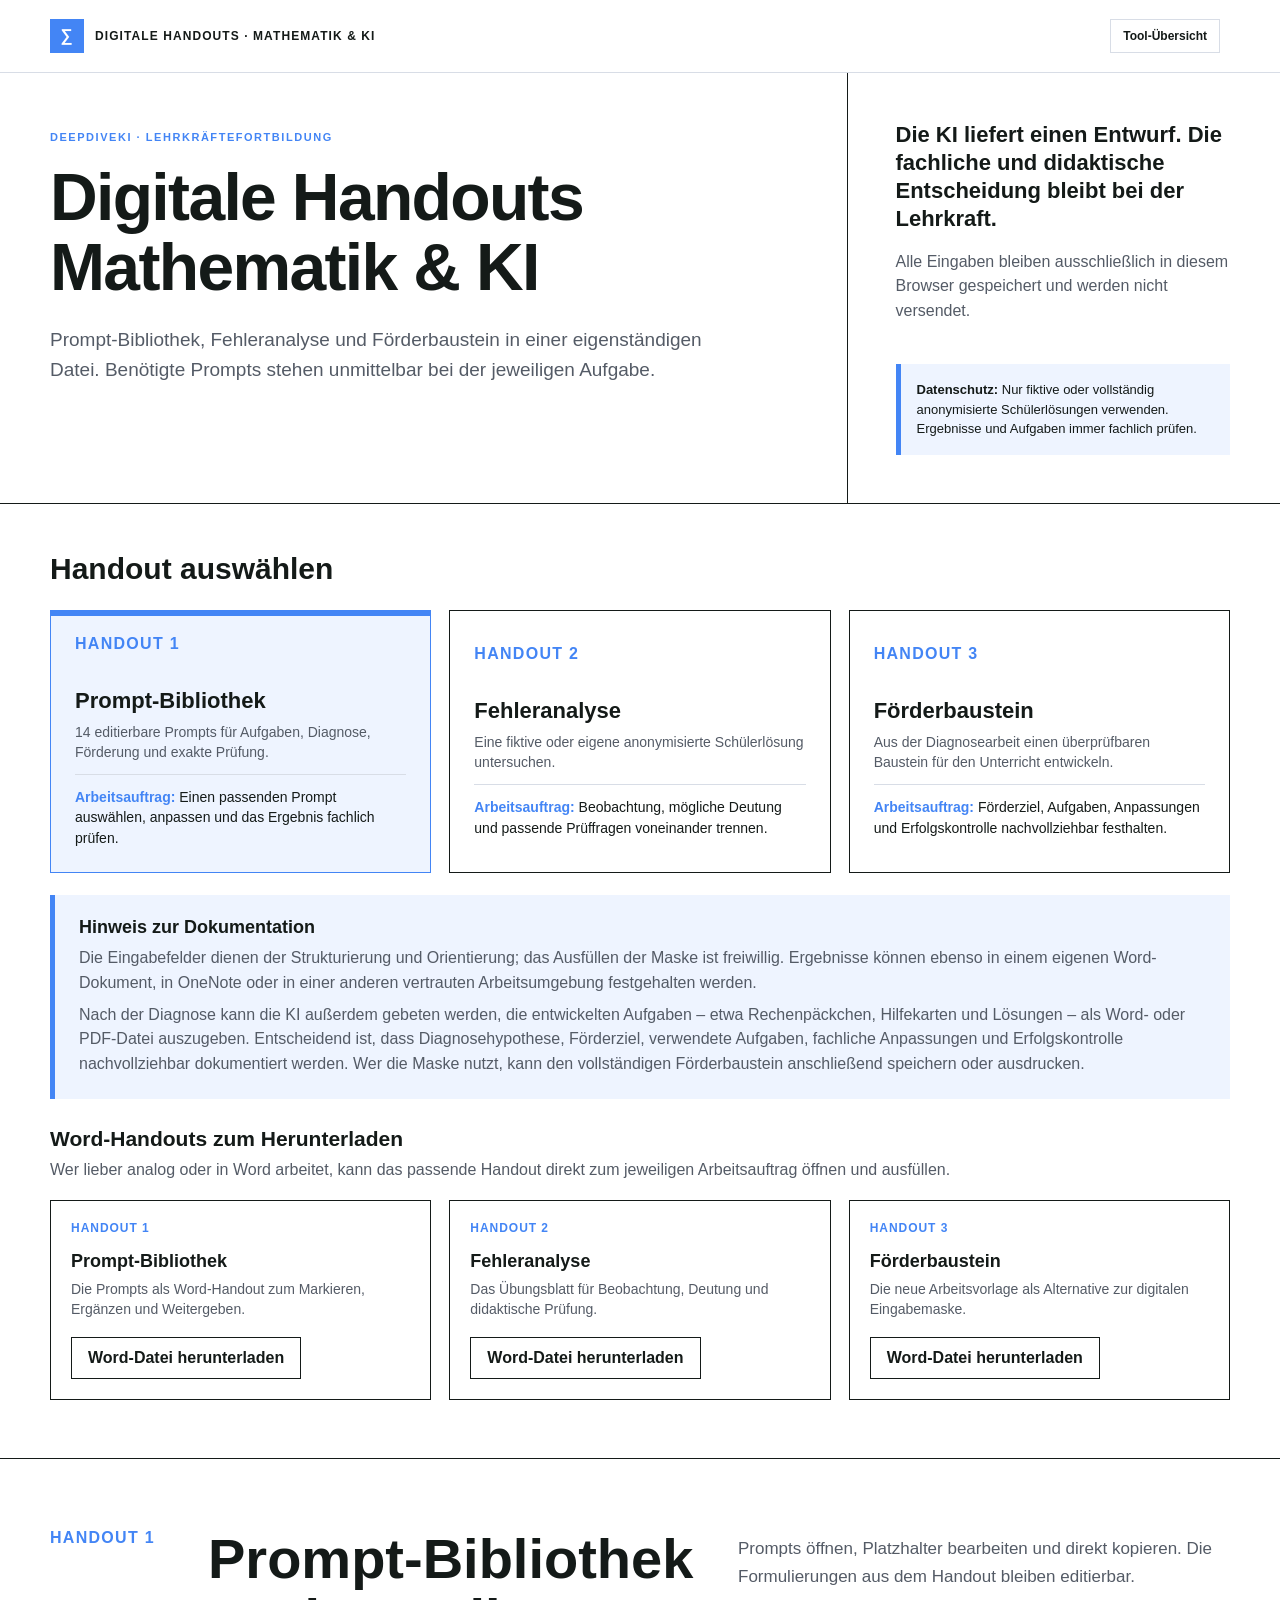
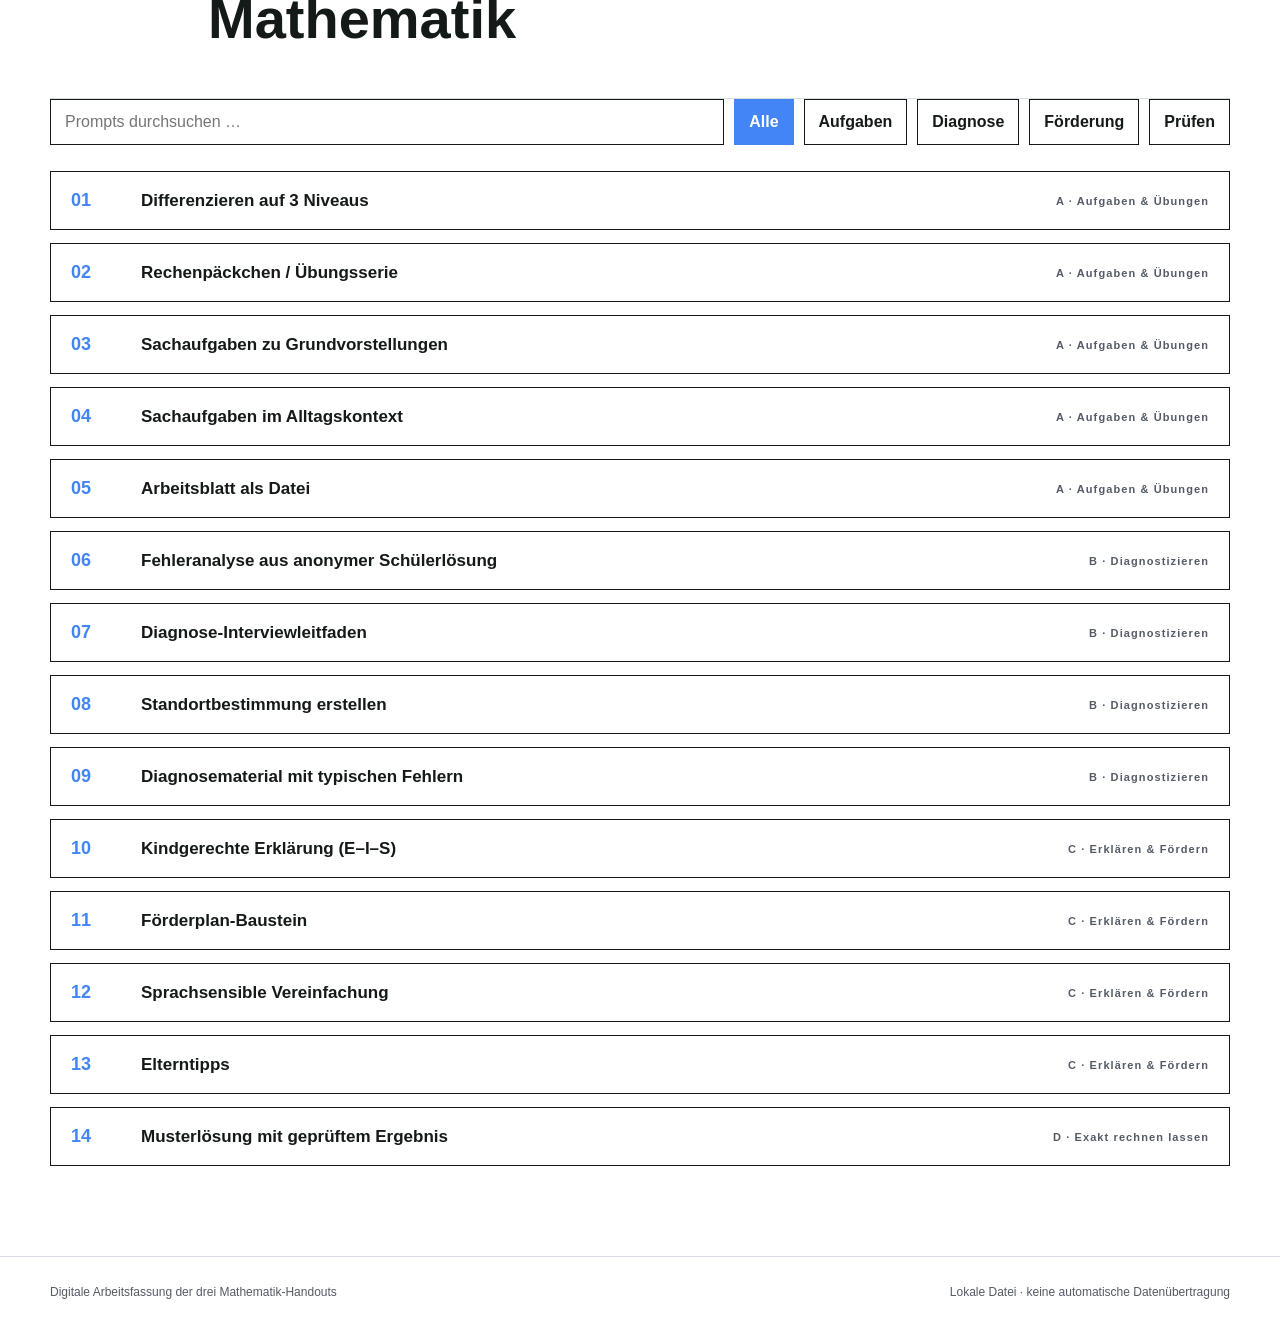
==== commit aa2d4ed9: "Tool-Uebersicht und Handout-Downloads veroeffentlichen" ====
--- a/Digitale Handouts Mathematik.html
+++ b/Digitale Handouts Mathematik.html
@@ -37,6 +37,8 @@
     .brand { display: flex; align-items: center; gap: 11px; font-size: 12px; font-weight: 900; letter-spacing: .09em; }
     .brand-mark { width: 34px; height: 34px; display: grid; place-items: center; background: var(--blue); color: white; font-family: var(--sans); font-size: 17px; font-weight: 900; }
     .top-actions { display: flex; align-items: center; gap: 10px; }
+    .top-link { padding: 9px 12px; border: 1px solid var(--line); text-decoration: none; font-size: 12px; font-weight: 850; }
+    .top-link:hover, .top-link:focus-visible { border-color: var(--blue); background: var(--paper-2); }
     .status { min-height: 20px; color: var(--muted); font-size: 12px; font-weight: 750; }
 
     .hero { border-bottom: 1px solid var(--ink); }
@@ -241,7 +243,7 @@
   <header class="topbar">
     <div class="wrap">
       <div class="brand"><span class="brand-mark">∑</span><b>DIGITALE HANDOUTS · MATHEMATIK & KI</b></div>
-      <div class="top-actions"><span class="status" id="globalStatus" role="status" aria-live="polite"></span></div>
+      <div class="top-actions"><a class="top-link" href="tools.html">Tool-Übersicht</a><span class="status" id="globalStatus" role="status" aria-live="polite"></span></div>
     </div>
   </header>
 
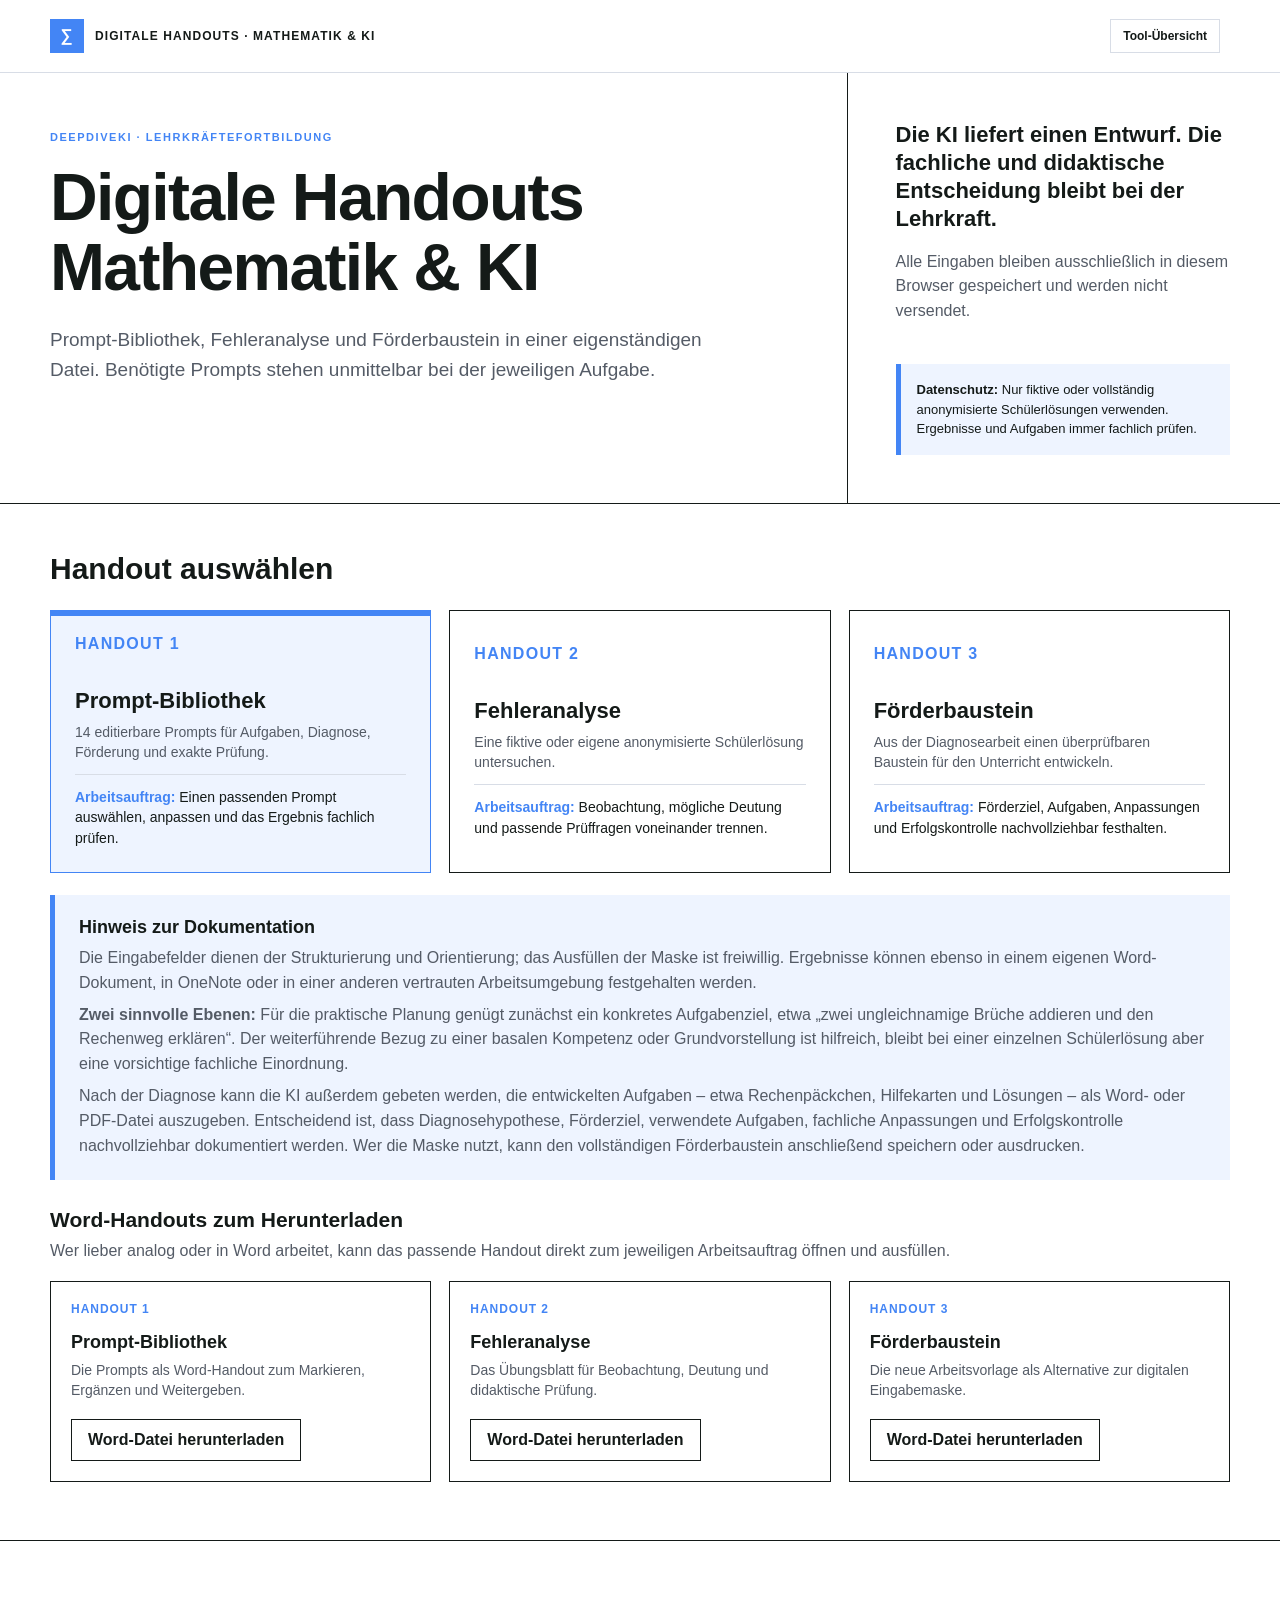
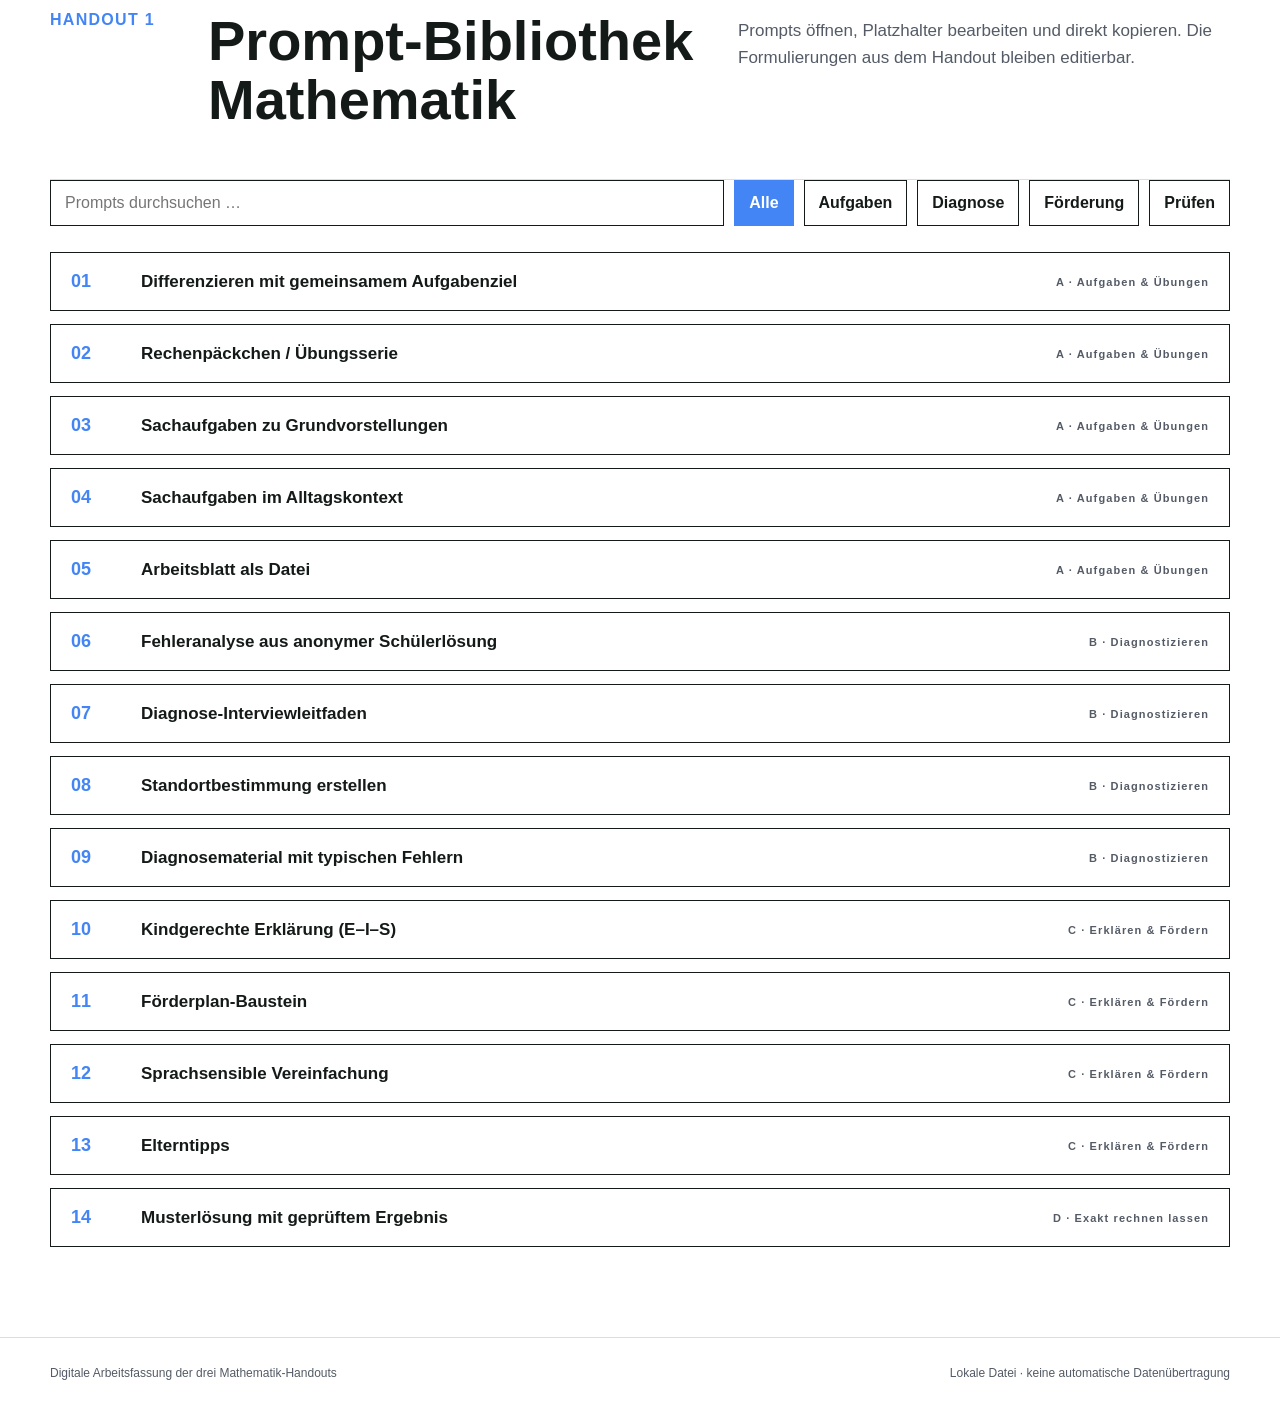
==== commit dd3ec5ea: "Zielebenen in Handouts und Diagnoseprompts ergänzen" ====
--- a/Digitale Handouts Mathematik.html
+++ b/Digitale Handouts Mathematik.html
@@ -280,6 +280,7 @@
         <aside class="work-note" aria-label="Hinweis zur Dokumentation">
           <h3>Hinweis zur Dokumentation</h3>
           <p>Die Eingabefelder dienen der Strukturierung und Orientierung; das Ausfüllen der Maske ist freiwillig. Ergebnisse können ebenso in einem eigenen Word-Dokument, in OneNote oder in einer anderen vertrauten Arbeitsumgebung festgehalten werden.</p>
+          <p><b>Zwei sinnvolle Ebenen:</b> Für die praktische Planung genügt zunächst ein konkretes Aufgabenziel, etwa „zwei ungleichnamige Brüche addieren und den Rechenweg erklären“. Der weiterführende Bezug zu einer basalen Kompetenz oder Grundvorstellung ist hilfreich, bleibt bei einer einzelnen Schülerlösung aber eine vorsichtige fachliche Einordnung.</p>
           <p>Nach der Diagnose kann die KI außerdem gebeten werden, die entwickelten Aufgaben – etwa Rechenpäckchen, Hilfekarten und Lösungen – als Word- oder PDF-Datei auszugeben. Entscheidend ist, dass Diagnosehypothese, Förderziel, verwendete Aufgaben, fachliche Anpassungen und Erfolgskontrolle nachvollziehbar dokumentiert werden. Wer die Maske nutzt, kann den vollständigen Förderbaustein anschließend speichern oder ausdrucken.</p>
         </aside>
         <section class="downloads" id="word-downloads" aria-labelledby="downloadTitle">
@@ -335,7 +336,7 @@
         <div class="station-head">
           <div class="station-number">HANDOUT 2</div>
           <h2>Fehleranalyse: Übungsblatt</h2>
-          <p>Eine fiktive Lösung auswählen und die KI-Antwort anschließend fachlich prüfen. Eine einzelne Lösung erlaubt nur Diagnosehypothesen, keine abschließende Diagnose.</p>
+          <p>Eine fiktive Lösung auswählen, zuerst das konkrete Aufgabenziel bestimmen und die KI-Antwort anschließend fachlich prüfen. Eine einzelne Lösung erlaubt nur Diagnosehypothesen, keine abschließende Diagnose.</p>
         </div>
         <div class="station-body">
           <div class="analysis-layout">
@@ -389,8 +390,9 @@
                 <label>Klasse / Stufe<input id="buildClass" type="text" placeholder="z. B. Klasse 4"></label>
                 <label>Thema / Leitidee<input id="buildTopic" type="text" placeholder="z. B. Zahl & Operation"></label>
                 <label class="wide">Aufgabe und beobachtete Schülerlösung<textarea id="buildObservation" placeholder="z. B. Aufgabe: 1/2 + 1/3; notiert wurde: 2/5. Nur anonymisierte oder fiktive Angaben."></textarea></label>
+                <label class="wide">Konkretes Aufgabenziel<input id="buildTaskGoal" type="text" placeholder="z. B. zwei ungleichnamige Brüche addieren und den Rechenweg erklären"><small class="field-hint">Diese einfache, unterrichtsnahe Beschreibung genügt zunächst. Sie muss noch keine wissenschaftliche Kompetenzzuordnung enthalten.</small></label>
                 <label class="wide">Eigene Vermutung zur Fehlvorstellung <span style="font-weight:400">(optional)</span><textarea id="buildError" placeholder="z. B. Zähler und Nenner werden jeweils getrennt addiert. Das Feld kann leer bleiben."></textarea></label>
-                <label class="wide">Möglicherweise betroffene Grundvorstellung <span style="font-weight:400">(optional)</span><input id="buildConception" type="text" placeholder="z. B. Anteil vom Ganzen oder Bedeutung des Nenners"></label>
+                <label class="wide">Möglicher Bezug zu einer basalen Kompetenz oder Grundvorstellung <span style="font-weight:400">(optional)</span><input id="buildConception" type="text" placeholder="z. B. gleich große Teile desselben Ganzen verstehen"><small class="field-hint">Nur eintragen, wenn die Zuordnung fachlich begründet werden kann. Andernfalls darf das Feld offenbleiben oder als Hypothese formuliert werden.</small></label>
                 <div class="ai-help">
                   <h4>Noch keine sichere Deutung?</h4>
                   <p>Der folgende Prompt übernimmt die oben eingetragene Aufgabe und Schülerlösung. Die KI soll mögliche Fehlvorstellungen ausdrücklich nur als Hypothesen formulieren und passende Prüffragen entwickeln. Ihre Antwort trägt genau die Feldüberschriften dieser Maske und kann deshalb abschnittsweise hier oder in die Word-Vorlage kopiert werden.</p>
@@ -453,17 +455,17 @@
 
   <script>
     const prompts = [
-      { id: 1, category: "A", group: "Aufgaben & Übungen", title: "Differenzieren auf 3 Niveaus", text: "Erstelle zum Thema [z. B. schriftliche Subtraktion im ZR bis 1000] für Klasse [4] je 4 Aufgaben auf drei Niveaustufen (grundlegend / mittel / erweitert), mit Lösungen und je einem kurzen Hilfekarten-Tipp." },
+      { id: 1, category: "A", group: "Aufgaben & Übungen", title: "Differenzieren mit gemeinsamem Aufgabenziel", text: "Konkretes Aufgabenziel: [z. B. zwei ungleichnamige Brüche addieren und den Rechenweg erklären]. Erstelle für Klasse [6] je 4 Aufgaben mit unterschiedlicher Unterstützung und Komplexität. Das gemeinsame Aufgabenziel bleibt erhalten. Variiere Darstellung, Hilfen, Zahlen und Anzahl der Schritte. Ergänze Lösungen und je einen kurzen Hilfekarten-Tipp." },
       { id: 2, category: "A", group: "Aufgaben & Übungen", title: "Rechenpäckchen / Übungsserie", text: "Erzeuge ein Rechenpäckchen mit 10 Aufgaben zum [kleinen Einmaleins, 7er-/8er-Reihe], mit steigender Schwierigkeit und einem separaten Lösungsblatt." },
       { id: 3, category: "A", group: "Aufgaben & Übungen", title: "Sachaufgaben zu Grundvorstellungen", text: "Schreibe je eine Textaufgabe zur Subtraktion für die Grundvorstellungen Wegnehmen, Ergänzen und Vergleichen (Klasse 2)." },
       { id: 4, category: "A", group: "Aufgaben & Übungen", title: "Sachaufgaben im Alltagskontext", text: "Erstelle 5 Sachaufgaben zum [Überschlagsrechnen] im Kontext [Einkaufen / Schulfest] für Klasse [X], mit Lösungswegen." },
       { id: 5, category: "A", group: "Aufgaben & Übungen", title: "Arbeitsblatt als Datei", text: "Formatiere die Aufgaben als druckfertiges Arbeitsblatt mit Kopfzeile (Name/Datum/Klasse) und gib es als Word- oder PDF-Datei zum Download aus. Erstelle das Lösungsblatt separat." },
-      { id: 6, category: "B", group: "Diagnostizieren", title: "Fehleranalyse aus anonymer Schülerlösung", text: "Ein Kind rechnet [1/2 + 1/3 = 2/5]. Welche Fehlvorstellung könnte dahinterstecken? Formuliere höchstens zwei Diagnosehypothesen, erkläre den sichtbaren Fehler kindgerecht und gib zu jeder Hypothese eine kurze Prüffrage oder Kontrastaufgabe. Schlage erst danach 2 passende Übungen vor." },
+      { id: 6, category: "B", group: "Diagnostizieren", title: "Fehleranalyse aus anonymer Schülerlösung", text: "Ein Kind rechnet [1/2 + 1/3 = 2/5]. Formuliere zuerst ein konkretes Aufgabenziel. Beschreibe dann nur das sichtbare Vorgehen und entwickle höchstens zwei Diagnosehypothesen. Gib zu jeder Hypothese eine kurze Prüffrage oder Kontrastaufgabe. Ordne eine basale Kompetenz oder Grundvorstellung nur vorläufig zu, wenn sich der Bezug fachlich begründen lässt. Schlage erst danach 2 passende Übungen zum konkreten Aufgabenziel vor." },
       { id: 7, category: "B", group: "Diagnostizieren", title: "Diagnose-Interviewleitfaden", text: "Erstelle 8 Diagnosefragen für ein kurzes Mathe-Gespräch mit einem Kind, um herauszufinden, ob es tragfähige Grundvorstellungen zur [Division] hat. Ordne jeder Frage kurz zu, was mit ihr geprüft werden soll." },
       { id: 8, category: "B", group: "Diagnostizieren", title: "Standortbestimmung erstellen", text: "Entwirf eine schriftliche Standortbestimmung mit 10 Aufgaben zum [Operationsverständnis Multiplikation] für Klasse [3]. Ergänze einen Erwartungshorizont: Welche Kompetenz oder Vorstellung soll jede Aufgabe sichtbar machen?" },
       { id: 9, category: "B", group: "Diagnostizieren", title: "Diagnosematerial mit typischen Fehlern", text: "Erstelle 6 [Additionsaufgaben mit Zehnerübergang] mit typischen Fehllösungen als Multiple-Choice. Ergänze zu jeder falschen Antwort eine mögliche, ausdrücklich als Hypothese gekennzeichnete Denkweise." },
       { id: 10, category: "C", group: "Erklären & Fördern", title: "Kindgerechte Erklärung (E–I–S)", text: "Erkläre [den Zehnerübergang bei 8 + 5] für ein Kind der [1.] Klasse in einfacher Sprache: mit einer Handlung, einem Bild-Vorschlag und der Rechnung (Handlung – Bild – Symbol). Ergänze eine kurze Frage, mit der die Vorstellung des Kindes geprüft werden kann." },
-      { id: 11, category: "C", group: "Erklären & Fördern", title: "Förderplan-Baustein", text: "Formuliere aus dieser anonymen Fehlerbeschreibung [zählendes Rechnen, kein sicherer Zehnerübergang] drei konkrete Förderziele und passende Übungsformate für 4 Wochen, mit kurzer Erfolgskontrolle." },
+      { id: 11, category: "C", group: "Erklären & Fördern", title: "Förderplan-Baustein", text: "Konkretes Aufgabenziel: [z. B. Additionsaufgaben mit Zehnerübergang durch Zerlegen lösen]. Formuliere aus der anonymen Beobachtung [zählendes Rechnen] zwei realistische Mini-Ziele und passende Übungsformate. Eine mögliche basale Verstehensgrundlage darfst du als Hypothese benennen, aber nicht aus einer einzelnen Lösung als gesichert darstellen. Ergänze eine kurze Erfolgskontrolle mit einer ähnlichen und einer leicht veränderten Aufgabe." },
       { id: 12, category: "C", group: "Erklären & Fördern", title: "Sprachsensible Vereinfachung", text: "Vereinfache diese Textaufgabe sprachlich für Kinder mit geringen Deutschkenntnissen, ohne den mathematischen Gehalt zu verändern. Benenne anschließend, welche sprachlichen Hürden du verändert hast." },
       { id: 13, category: "C", group: "Erklären & Fördern", title: "Elterntipps", text: "Formuliere kurze, konkrete Übungstipps für Eltern, deren Kind [den Zehnerübergang] noch nicht sicher beherrscht. Vermeide Fachsprache und ergänze ein Beispiel für eine fünfminütige Übung." },
       { id: 14, category: "D", group: "Exakt rechnen lassen", title: "Musterlösung mit geprüftem Ergebnis", text: "Löse diese Aufgabe Schritt für Schritt und nutze ein Rechenwerkzeug wie Code-Interpreter oder Datenanalyse, um das Ergebnis exakt zu prüfen. Trenne Rechenweg, Ergebnisprüfung und didaktische Erklärung deutlich." }
@@ -557,13 +559,14 @@
     function analysisPromptFor(item) {
       return `Hier ist die Lösung eines Kindes aus Klasse ${item.grade}: ${item.task} – notiert wurde: „${item.solution}“.
 
-1. Beschreibe zunächst ausschließlich, was in der Lösung sichtbar ist.
-2. Formuliere höchstens zwei mögliche Erklärungen des Denkwegs und kennzeichne sie ausdrücklich als Hypothesen.
-3. Benenne zu jeder Hypothese die möglicherweise betroffene Grundvorstellung.
-4. Schlage zu jeder Hypothese eine gezielte Rückfrage oder kurze Kontrastaufgabe für ein Diagnosegespräch vor.
-5. Gib erst anschließend zwei mögliche Übungen an. Begründe jeweils, zu welcher Hypothese sie passen.
-
-Trenne Beobachtung, Deutung, Prüfung und Förderung klar. Weise darauf hin, was die Lehrkraft fachlich selbst kontrollieren muss.`;
+1. Formuliere zuerst ein einfaches, konkretes Aufgabenziel: Was soll das Kind bei genau dieser Aufgabe tun und erklären können?
+2. Beschreibe anschließend ausschließlich, was in der Lösung sichtbar ist.
+3. Formuliere höchstens zwei mögliche Erklärungen des Denkwegs und kennzeichne sie ausdrücklich als Hypothesen.
+4. Ordne nur dann eine möglicherweise betroffene basale Kompetenz oder Grundvorstellung zu, wenn die Zuordnung fachlich begründet werden kann. Kennzeichne auch diese Zuordnung als vorläufig.
+5. Schlage zu jeder Hypothese eine gezielte Rückfrage oder kurze Kontrastaufgabe für ein Diagnosegespräch vor.
+6. Gib erst anschließend zwei mögliche Übungen an. Begründe jeweils, wie sie das konkrete Aufgabenziel unterstützen.
+
+Trenne Aufgabenziel, Beobachtung, Deutung, Prüfung und Förderung klar. Weise darauf hin, was die Lehrkraft fachlich selbst kontrollieren muss.`;
     }
 
     function setCurrentCase(item) {
@@ -589,6 +592,7 @@
         grade: document.getElementById("buildClass").value || "[Klasse / Stufe]",
         topic: document.getElementById("buildTopic").value || "[Thema / Leitidee]",
         observation: document.getElementById("buildObservation").value || "[Aufgabe und anonymisierte Schülerlösung]",
+        taskGoal: document.getElementById("buildTaskGoal").value || "[konkretes Aufgabenziel]",
         error: document.getElementById("buildError").value || "[noch keine eigene Vermutung]",
         conception: document.getElementById("buildConception").value || "[noch nicht geklärt]",
         goals: [document.getElementById("buildGoal1").value, document.getElementById("buildGoal2").value].filter(Boolean).join("; ") || "[konkrete Förderziele]"
@@ -603,13 +607,15 @@
 Klasse / Stufe: ${context.grade}
 Thema / Leitidee: ${context.topic}
 Aufgabe und anonymisierte Schülerlösung: ${context.observation}
+Konkretes Aufgabenziel: ${context.taskGoal}
 ${ownIdea ? `Meine vorläufige Vermutung: ${ownIdea}` : "Ich habe noch keine eigene Vermutung zur möglichen Fehlvorstellung. Entwickle in diesem Fall höchstens zwei plausible, klar unterscheidbare Hypothesen."}
 
-Arbeite zunächst in vier Schritten:
-1. Beobachten: Beschreibe ausschließlich, was in der notierten Lösung sichtbar ist.
-2. Deuten: Prüfe meine Vermutung, sofern eine vorliegt. Formuliere insgesamt höchstens zwei unterschiedliche Erklärungen und kennzeichne beide ausdrücklich als Hypothesen.
-3. Prüfen: Entwickle zu jeder Hypothese eine kurze Rückfrage oder Kontrastaufgabe, mit der ich sie im Gespräch prüfen kann.
-4. Einordnen: Benenne zu jeder Hypothese die möglicherweise betroffene Grundvorstellung.
+Arbeite zunächst in fünf Schritten:
+1. Aufgabenziel klären: Übernimm mein konkretes Aufgabenziel. Falls ich keines angegeben habe, formuliere ein einfaches Ziel für genau diese Aufgabe.
+2. Beobachten: Beschreibe ausschließlich, was in der notierten Lösung sichtbar ist.
+3. Deuten: Prüfe meine Vermutung, sofern eine vorliegt. Formuliere insgesamt höchstens zwei unterschiedliche Erklärungen und kennzeichne beide ausdrücklich als Hypothesen.
+4. Prüfen: Entwickle zu jeder Hypothese eine kurze Rückfrage oder Kontrastaufgabe, mit der ich sie im Gespräch prüfen kann.
+5. Fachlich einordnen: Benenne nur dann eine möglicherweise betroffene basale Kompetenz oder Grundvorstellung, wenn sich der Bezug begründen lässt. Kennzeichne die Zuordnung ausdrücklich als vorläufig. Eine offene Zuordnung ist zulässig.
 
 Formuliere anschließend zwei vorläufige, realistische und beobachtbare Mini-Ziele, die zu den Hypothesen passen. Ein Ziel soll eine mathematische Handlung oder Strategie beschreiben, das andere eine Erklärung oder Darstellung. Formuliere keine abschließende Diagnose aus einer einzelnen Lösung.
 
@@ -618,14 +624,15 @@
 KLASSE / STUFE
 THEMA / LEITIDEE
 AUFGABE UND BEOBACHTETE SCHÜLERLÖSUNG
+KONKRETES AUFGABENZIEL
 EIGENE VERMUTUNG ZUR FEHLVORSTELLUNG
-MÖGLICHERWEISE BETROFFENE GRUNDVORSTELLUNG
+MÖGLICHER BEZUG ZU EINER BASALEN KOMPETENZ ODER GRUNDVORSTELLUNG
 MINI-ZIEL 1
 MINI-ZIEL 2
 PRÜFFRAGEN / KONTRASTAUFGABEN
 FEHLENDE INFORMATIONEN UND NÄCHSTER PRÜFSCHRITT
 
-Wiederhole bei den ersten drei Überschriften meine Angaben. Trage unter „EIGENE VERMUTUNG ZUR FEHLVORSTELLUNG“ die höchstens zwei Diagnosehypothesen ein und ordne sie unter „MÖGLICHERWEISE BETROFFENE GRUNDVORSTELLUNG“ eindeutig zu. Verwende keine Tabelle und keine zusätzlichen Überschriften. Weise am Schluss knapp darauf hin, dass Hypothesen und Mini-Ziele durch weitere Beobachtungen überprüft und gegebenenfalls angepasst werden müssen.`;
+Wiederhole bei den ersten vier Überschriften meine Angaben. Trage unter „EIGENE VERMUTUNG ZUR FEHLVORSTELLUNG“ die höchstens zwei Diagnosehypothesen ein. Eine Zuordnung zur basalen Kompetenz oder Grundvorstellung darf offenbleiben und muss als vorläufig gekennzeichnet sein. Verwende keine Tabelle und keine zusätzlichen Überschriften. Weise am Schluss knapp darauf hin, dass Hypothesen und Mini-Ziele durch weitere Beobachtungen überprüft und gegebenenfalls angepasst werden müssen.`;
     }
 
     function modulePrompt(module) {
@@ -635,8 +642,9 @@
 Klasse / Stufe: ${context.grade}
 Thema / Leitidee: ${context.topic}
 Aufgabe und beobachtete Schülerlösung: ${context.observation}
+Konkretes Aufgabenziel: ${context.taskGoal}
 Eigene vorläufige Vermutung: ${context.error}
-Möglicherweise betroffene Grundvorstellung: ${context.conception}
+Möglicher Bezug zu einer basalen Kompetenz oder Grundvorstellung: ${context.conception}
 Förderziel(e): ${context.goals}
 
 Arbeitsauftrag:
@@ -684,8 +692,9 @@
 Klasse / Stufe: ${context.grade}
 Thema / Leitidee: ${context.topic}
 Aufgabe und beobachtete Schülerlösung: ${context.observation}
+Konkretes Aufgabenziel: ${context.taskGoal}
 Eigene Vermutung zur Fehlvorstellung: ${context.error}
-Betroffene Grundvorstellung: ${context.conception}
+Möglicher Bezug zu einer basalen Kompetenz oder Grundvorstellung: ${context.conception}
 
 2. FÖRDERZIELE
 ${context.goals}
@@ -715,6 +724,7 @@
         grade: document.getElementById("buildClass").value,
         topic: document.getElementById("buildTopic").value,
         observation: document.getElementById("buildObservation").value,
+        taskGoal: document.getElementById("buildTaskGoal").value,
         error: document.getElementById("buildError").value,
         conception: document.getElementById("buildConception").value,
         goals: [document.getElementById("buildGoal1").value, document.getElementById("buildGoal2").value].filter(Boolean).join("; ")
@@ -731,8 +741,9 @@
         <p><b>Klasse / Stufe:</b> ${printValue(context.grade)}<br>
         <b>Thema / Leitidee:</b> ${printValue(context.topic)}<br>
         <b>Aufgabe und beobachtete Schülerlösung:</b> ${printValue(context.observation)}<br>
+        <b>Konkretes Aufgabenziel:</b> ${printValue(context.taskGoal)}<br>
         <b>Eigene Vermutung zur Fehlvorstellung:</b> ${printValue(context.error)}<br>
-        <b>Möglicherweise betroffene Grundvorstellung:</b> ${printValue(context.conception)}</p>
+        <b>Möglicher Bezug zu einer basalen Kompetenz oder Grundvorstellung:</b> ${printValue(context.conception)}</p>
         <h2>2 · Förderziele</h2>
         <p>${printValue(context.goals)}</p>
         <h2>3 · Gewählte Bausteine</h2>
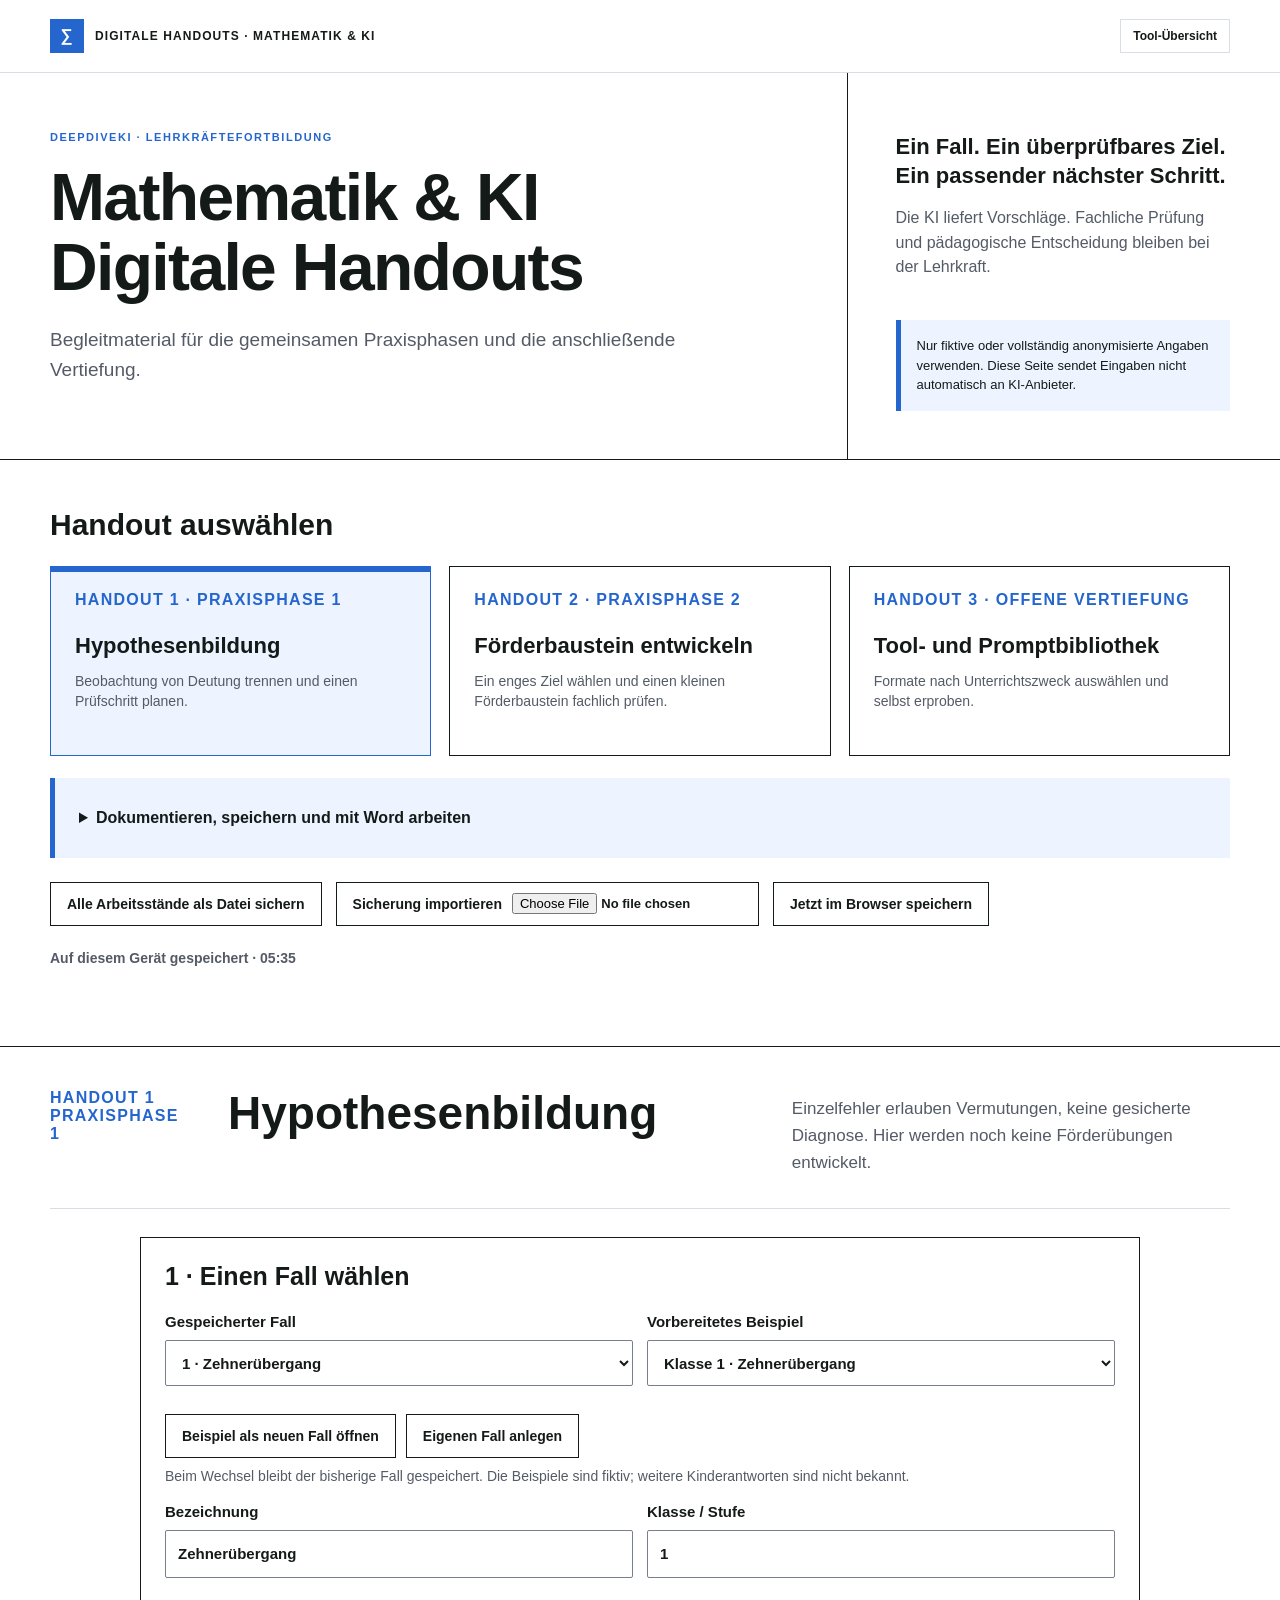
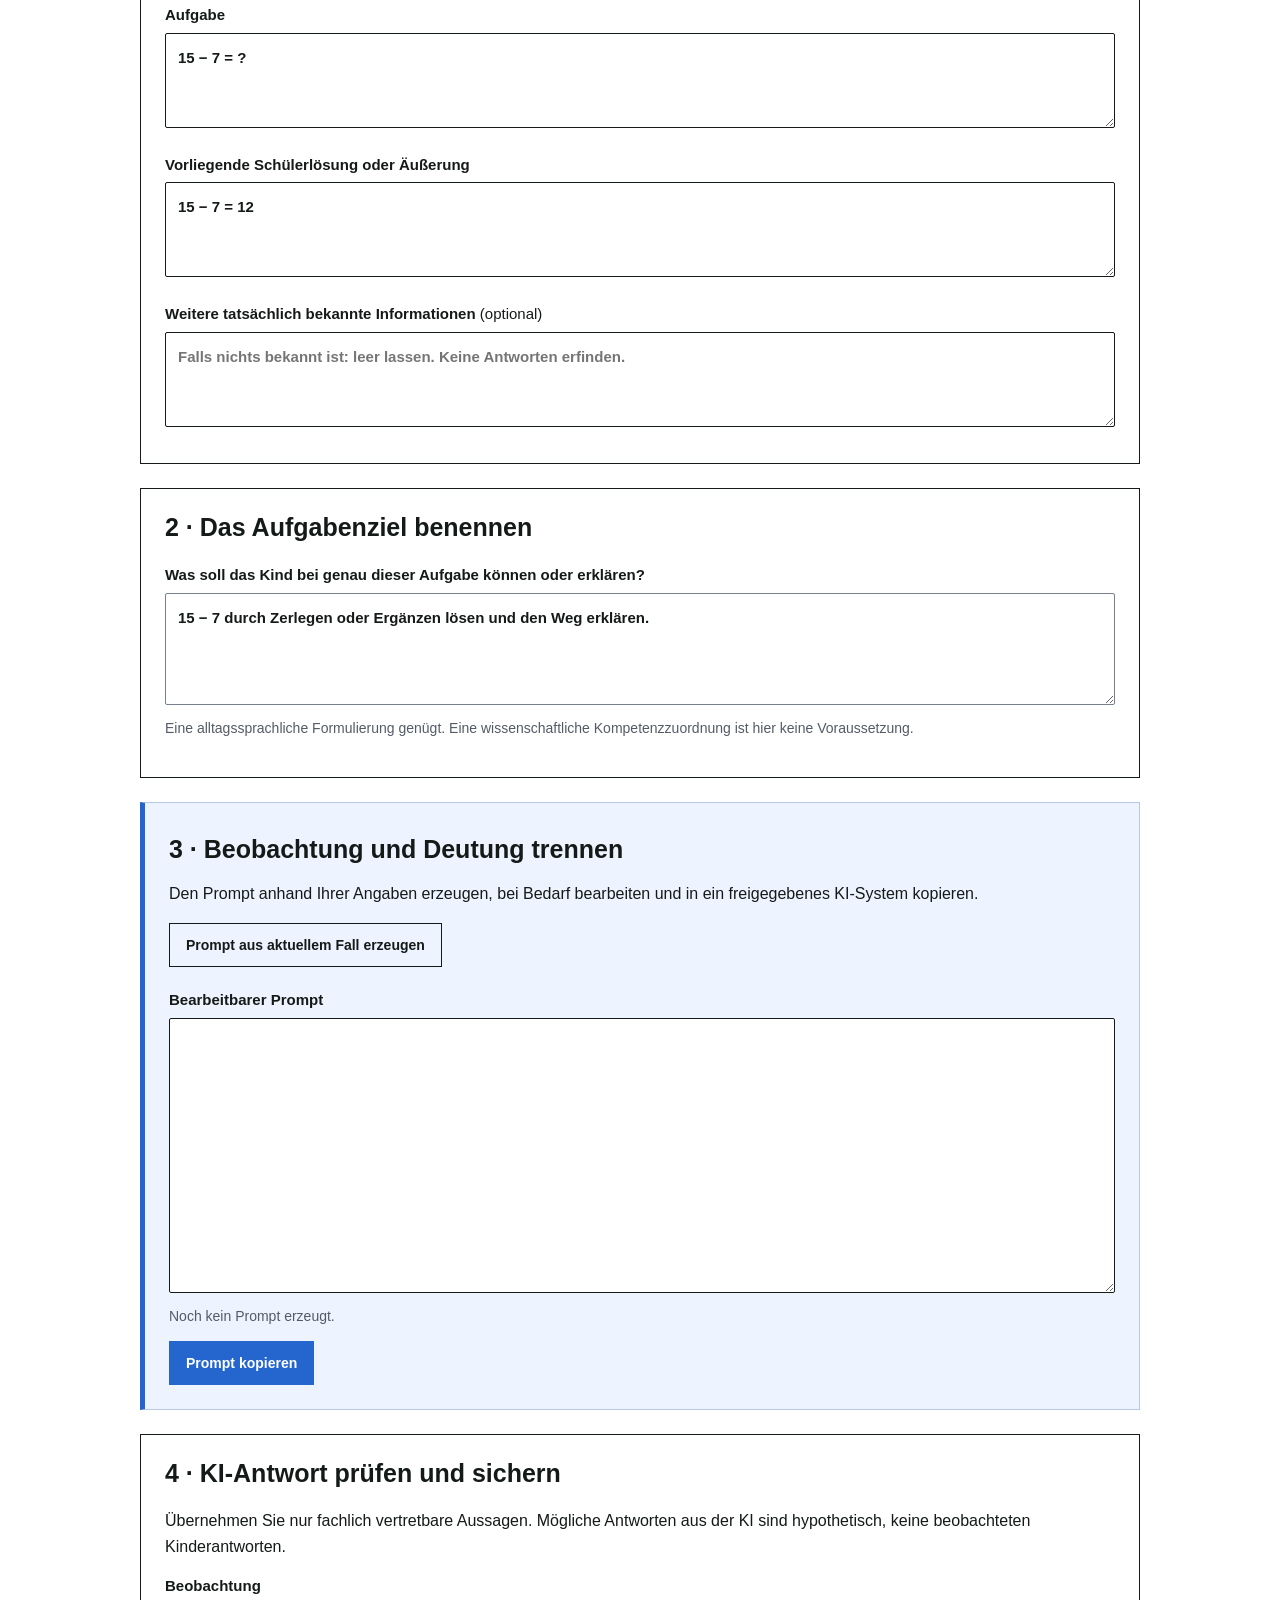
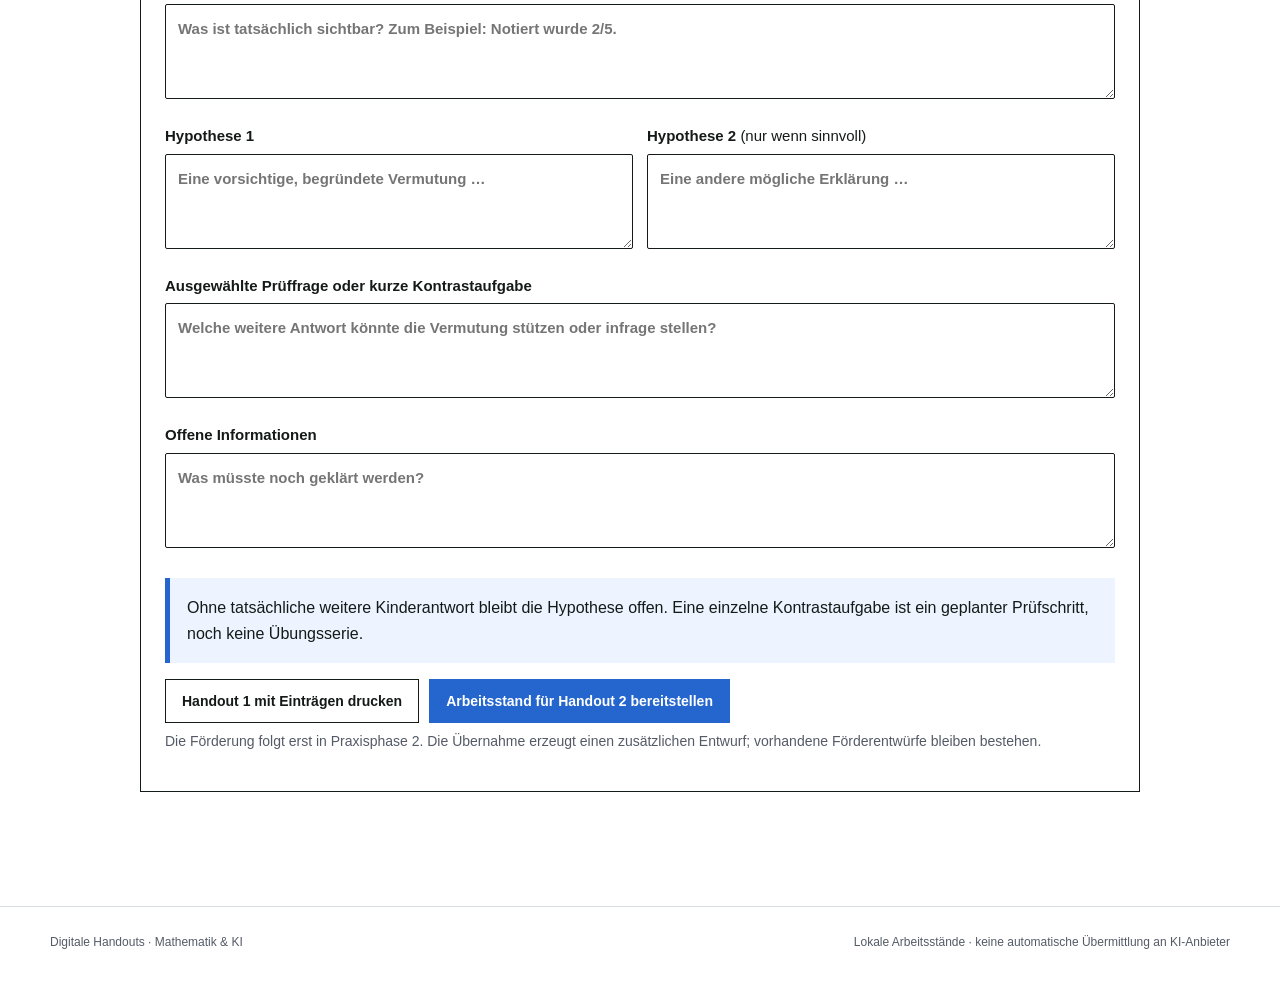
==== commit d2216e7f: "Handouts nach Praxisphasen ordnen und sichere Arbeitsstände ergänzen" ====
--- a/Digitale Handouts Mathematik.html
+++ b/Digitale Handouts Mathematik.html
@@ -1,893 +1,75 @@
 <!doctype html>
-<html lang="de">
-<head>
-  <meta charset="utf-8">
-  <meta name="viewport" content="width=device-width, initial-scale=1">
-  <meta name="description" content="Drei digitale Handouts zu Prompts, Fehleranalyse und Förderung im Mathematikunterricht.">
-  <title>Digitale Handouts | Mathematik & KI</title>
-  <style>
-    :root {
-      --ink: #141a18;
-      --paper: #ffffff;
-      --paper-2: #eef4ff;
-      --white: #ffffff;
-      --lime: #eaf2ff;
-      --coral: #4385f5;
-      --blue: #4385f5;
-      --cyan: #4385f5;
-      --muted: #545b66;
-      --line: #d8dde6;
-      --dark: #eef4ff;
-      --serif: Arial, Helvetica, sans-serif;
-      --sans: Arial, Helvetica, sans-serif;
-      --shadow: none;
-    }
+<html lang="de"><head>
+<meta charset="utf-8"><meta name="viewport" content="width=device-width, initial-scale=1">
+<meta name="description" content="Digitale Mathematik-Handouts: Hypothesenbildung, Förderbaustein und Tool- und Promptbibliothek.">
+<title>Digitale Handouts | Mathematik & KI</title>
+<link rel="stylesheet" href="handouts.css">
+<script defer src="handouts-core.js"></script><script defer src="library-data.js"></script><script defer src="handouts.js"></script>
+</head><body>
+<a class="skip-link" href="#handout-navigation">Zu den Handouts</a>
+<header class="topbar"><div class="wrap"><div class="brand"><span class="brand-mark" aria-hidden="true">∑</span><b>DIGITALE HANDOUTS · MATHEMATIK & KI</b></div><a class="top-link" href="tools.html">Tool-Übersicht</a></div></header>
+<main>
+<section class="hero"><div class="wrap"><div class="hero-copy"><p class="eyebrow">DEEPDIVEKI · LEHRKRÄFTEFORTBILDUNG</p><h1>Mathematik & KI<br><em>Digitale Handouts</em></h1><p>Begleitmaterial für die gemeinsamen Praxisphasen und die anschließende Vertiefung.</p></div><aside class="hero-side"><strong>Ein Fall. Ein überprüfbares Ziel. Ein passender nächster Schritt.</strong><p>Die KI liefert Vorschläge. Fachliche Prüfung und pädagogische Entscheidung bleiben bei der Lehrkraft.</p><div class="privacy">Nur fiktive oder vollständig anonymisierte Angaben verwenden. Diese Seite sendet Eingaben nicht automatisch an KI-Anbieter.</div></aside></div></section>
+<section class="station-picker"><div class="wrap">
+<h2 id="handout-navigation" tabindex="-1">Handout auswählen</h2>
+<nav class="station-tabs" aria-label="Handouts nach Praxisphase">
+<a class="station-tab" href="#hypothesen" data-nav="hypothesen"><span>HANDOUT 1 · PRAXISPHASE 1</span><strong>Hypothesenbildung</strong><small>Beobachtung von Deutung trennen und einen Prüfschritt planen.</small></a>
+<a class="station-tab" href="#foerderbaustein" data-nav="foerderbaustein"><span>HANDOUT 2 · PRAXISPHASE 2</span><strong>Förderbaustein entwickeln</strong><small>Ein enges Ziel wählen und einen kleinen Förderbaustein fachlich prüfen.</small></a>
+<a class="station-tab" href="#bibliothek" data-nav="bibliothek"><span>HANDOUT 3 · OFFENE VERTIEFUNG</span><strong>Tool- und Promptbibliothek</strong><small>Formate nach Unterrichtszweck auswählen und selbst erproben.</small></a>
+</nav>
+<details class="work-note"><summary>Dokumentieren, speichern und mit Word arbeiten</summary><p>Die Felder sind ein Angebot. Sie können Ihre Ergebnisse ebenso in einem eigenen Dokument festhalten. Entscheidend ist, dass Beobachtungen, Annahmen und die geprüften Ergebnisse nachvollziehbar bleiben.</p><p>Die Seite speichert auf diesem Gerät in diesem Browser, soweit der Browser dies zulässt. Browserbereinigung oder ein anderer Browser können den Zugriff auf diese Daten verhindern. Eine heruntergeladene JSON-Datei sichert alle hier gespeicherten Arbeitsstände; sie ist kein GitHub-Backup. Eine lokale Vorschau hat einen anderen Speicher als die veröffentlichte Website.</p>
+<p>Zum Drucken die Schaltfläche im jeweiligen Handout verwenden und die Vorschau prüfen. Für saubere Seitenumbrüche A4 und 100 % Skalierung einstellen. Der Förderbaustein enthält das Material zusätzlich in einem eigenen Druckabschnitt.</p>
+<div class="download-grid">
+<a class="download-card" href="Handout 1 - Hypothesenbildung.docx" download><span>HANDOUT 1</span><strong>Hypothesenbildung</strong><p>Word-Handout herunterladen</p></a>
+<a class="download-card" href="Handout 2 - Foerderbaustein entwickeln.docx" download><span>HANDOUT 2</span><strong>Förderbaustein entwickeln</strong><p>Word-Vorlage herunterladen</p></a>
+<a class="download-card" href="Handout 3 - Tool- und Promptbibliothek.docx" download><span>HANDOUT 3</span><strong>Tool- und Promptbibliothek</strong><p>Word-Handout herunterladen</p></a>
+</div></details>
+<div class="data-toolbar"><button type="button" class="button" id="exportAll">Alle Arbeitsstände als Datei sichern</button><label class="button import-label">Sicherung importieren<input id="importFile" type="file" accept=".json,application/json"></label><button class="button" type="button" id="saveAll">Jetzt im Browser speichern</button></div>
+<p class="status persistent" id="storageStatus" role="status" aria-live="polite"></p><p id="migrationNotice" class="notice" hidden></p>
+<details id="recoveryBox" class="work-note" hidden><summary>Alten Speicherstand prüfen und separat übernehmen</summary><p>Der ursprüngliche Speicher bleibt unverändert. Eine erneute Übernahme legt einen zusätzlichen Förderentwurf an.</p><button class="button" type="button" id="recoverLegacy">Alten Förderbaustein zusätzlich übernehmen</button></details>
+</div></section>
 
-    * { box-sizing: border-box; }
-    html { scroll-behavior: smooth; }
-    body { margin: 0; background: var(--paper); color: var(--ink); font-family: var(--sans); font-size: 16px; }
-    button, input, textarea, select { font: inherit; color: inherit; }
-    button { cursor: pointer; }
-    a { color: inherit; }
-    ::selection { background: var(--lime); }
-    .wrap { width: min(1180px, calc(100% - 40px)); margin: 0 auto; }
+<section class="station-panel" id="hypothesen" hidden aria-labelledby="hypothesen-title"><div class="wrap">
+<div class="station-head"><div class="station-number">HANDOUT 1<br>PRAXISPHASE 1</div><h2 id="hypothesen-title" tabindex="-1">Hypothesenbildung</h2><p>Einzelfehler erlauben Vermutungen, keine gesicherte Diagnose. Hier werden noch keine Förderübungen entwickelt.</p></div>
+<div class="station-body">
+<section class="step form-card"><h3>1 · Einen Fall wählen</h3><div class="form-grid"><label>Gespeicherter Fall<select id="diagnosticSelect"></select></label><label>Vorbereitetes Beispiel<select id="caseChoice"></select></label></div><div class="button-row"><button class="button" id="addPrepared" type="button">Beispiel als neuen Fall öffnen</button><button class="button" id="addOwn" type="button">Eigenen Fall anlegen</button></div><p class="field-hint">Beim Wechsel bleibt der bisherige Fall gespeichert. Die Beispiele sind fiktiv; weitere Kinderantworten sind nicht bekannt.</p>
+<div class="form-grid"><label>Bezeichnung<input id="diag-title" data-diag="title"></label><label>Klasse / Stufe<input id="diag-grade" data-diag="grade"></label><label class="wide">Aufgabe<textarea id="diag-task" data-diag="task" placeholder="Welche Aufgabe wurde gestellt?"></textarea></label><label class="wide">Vorliegende Schülerlösung oder Äußerung<textarea id="diag-solution" data-diag="solution" placeholder="Nur das tatsächlich Vorliegende notieren."></textarea></label><label class="wide">Weitere tatsächlich bekannte Informationen <span class="optional">(optional)</span><textarea id="diag-known" data-diag="known" placeholder="Falls nichts bekannt ist: leer lassen. Keine Antworten erfinden."></textarea></label></div></section>
+<section class="step form-card"><h3>2 · Das Aufgabenziel benennen</h3><label>Was soll das Kind bei genau dieser Aufgabe können oder erklären?<textarea id="diag-goal" data-diag="goal" placeholder="Zum Beispiel: zwei ungleichnamige Brüche addieren und den Weg erklären."></textarea></label><p class="field-hint">Eine alltagssprachliche Formulierung genügt. Eine wissenschaftliche Kompetenzzuordnung ist hier keine Voraussetzung.</p></section>
+<section class="step generated-prompt"><h3>3 · Beobachtung und Deutung trennen</h3><p>Den Prompt anhand Ihrer Angaben erzeugen, bei Bedarf bearbeiten und in ein freigegebenes KI-System kopieren.</p><button type="button" class="button" id="generateDiagnosis">Prompt aus aktuellem Fall erzeugen</button><label for="diagnosisPrompt">Bearbeitbarer Prompt</label><textarea id="diagnosisPrompt" data-diag="prompt"></textarea><p id="diagnosisPromptStatus" class="field-hint"></p><button type="button" class="button primary" data-copy="diagnosisPrompt">Prompt kopieren</button></section>
+<section class="step form-card"><h3>4 · KI-Antwort prüfen und sichern</h3><p>Übernehmen Sie nur fachlich vertretbare Aussagen. Mögliche Antworten aus der KI sind hypothetisch, keine beobachteten Kinderantworten.</p><div class="form-grid">
+<label class="wide">Beobachtung<textarea id="diag-observation" data-diag="observation" placeholder="Was ist tatsächlich sichtbar? Zum Beispiel: Notiert wurde 2/5."></textarea></label>
+<label>Hypothese 1<textarea id="diag-hypothesis1" data-diag="hypothesis1" placeholder="Eine vorsichtige, begründete Vermutung …"></textarea></label><label>Hypothese 2 <span class="optional">(nur wenn sinnvoll)</span><textarea id="diag-hypothesis2" data-diag="hypothesis2" placeholder="Eine andere mögliche Erklärung …"></textarea></label>
+<label class="wide">Ausgewählte Prüffrage oder kurze Kontrastaufgabe<textarea id="diag-check" data-diag="check" placeholder="Welche weitere Antwort könnte die Vermutung stützen oder infrage stellen?"></textarea></label><label class="wide">Offene Informationen<textarea id="diag-missing" data-diag="missing" placeholder="Was müsste noch geklärt werden?"></textarea></label>
+</div><p class="didactic-note">Ohne tatsächliche weitere Kinderantwort bleibt die Hypothese offen. Eine einzelne Kontrastaufgabe ist ein geplanter Prüfschritt, noch keine Übungsserie.</p><div class="button-row"><button class="button" type="button" data-print="diagnostic">Handout 1 mit Einträgen drucken</button><button class="button primary" type="button" id="transferDiagnostic">Arbeitsstand für Handout 2 bereitstellen</button></div><p class="field-hint">Die Förderung folgt erst in Praxisphase 2. Die Übernahme erzeugt einen zusätzlichen Entwurf; vorhandene Förderentwürfe bleiben bestehen.</p></section>
+</div></div></section>
 
-    .topbar { position: sticky; top: 0; z-index: 20; border-bottom: 1px solid var(--line); background: rgba(244, 241, 233, .94); backdrop-filter: blur(14px); }
-    .topbar .wrap { min-height: 72px; display: flex; align-items: center; justify-content: space-between; gap: 24px; }
-    .brand { display: flex; align-items: center; gap: 11px; font-size: 12px; font-weight: 900; letter-spacing: .09em; }
-    .brand-mark { width: 34px; height: 34px; display: grid; place-items: center; background: var(--blue); color: white; font-family: var(--sans); font-size: 17px; font-weight: 900; }
-    .top-actions { display: flex; align-items: center; gap: 10px; }
-    .top-link { padding: 9px 12px; border: 1px solid var(--line); text-decoration: none; font-size: 12px; font-weight: 850; }
-    .top-link:hover, .top-link:focus-visible { border-color: var(--blue); background: var(--paper-2); }
-    .status { min-height: 20px; color: var(--muted); font-size: 12px; font-weight: 750; }
+<section class="station-panel" id="foerderbaustein" hidden aria-labelledby="foerderbaustein-title"><div class="wrap">
+<div class="station-head"><div class="station-number">HANDOUT 2<br>PRAXISPHASE 2</div><h2 id="foerderbaustein-title" tabindex="-1">Förderbaustein entwickeln</h2><p>Eine belegte Ausgangslage oder ausdrücklich gewählte Arbeitsannahme, ein enges Ziel und ein Schwerpunkt.</p></div><div class="station-body">
+<div class="entry-options"><section class="form-card"><h3>Fall aus Praxisphase 1 übernehmen</h3><label>Gespeicherter Fall<select id="transferSelect"></select></label><button type="button" class="button primary" id="transferSelected">Als neuen Förderentwurf übernehmen</button></section><section class="form-card"><h3>Neue Aufgabe / neuen Fall wählen</h3><label>Eigenständiger Einstieg<select id="builderCaseChoice"><option value="own">Eigene Aufgabe / eigener Fall</option></select></label><button type="button" class="button primary" id="newBuilder">Neuen Förderentwurf anlegen</button></section></div>
+<div class="draft-switch"><label>Gespeicherter Förderentwurf<select id="builderSelect"></select></label><p>Jeder neue Entwurf wird zusätzlich angelegt. Für den eigenständigen Einstieg ist keine vorherige Bearbeitung von Handout 1 erforderlich.</p></div><p id="noBuilder" class="notice">Wählen Sie oben einen der beiden Einstiege.</p><div id="builderFields" hidden>
+<section class="step form-card"><h3>1 · Ausgangslage klären</h3><div class="form-grid">
+<label>Bezeichnung<input data-build="title" id="build-title"></label><label>Klasse / Stufe<input data-build="grade" id="build-grade"></label><label class="wide">Thema / Leitidee<input data-build="topic" id="build-topic" placeholder="Zum Beispiel: Zahl und Operation"></label><label class="wide">Aufgabe<textarea data-build="task" id="build-task"></textarea></label><label class="wide">Beobachtete Schülerlösung / Ausgangslage<textarea data-build="observation" id="build-observation"></textarea></label><label class="wide">Konkretes Aufgabenziel<input data-build="taskGoal" id="build-taskGoal" placeholder="Zum Beispiel: Stellenwerte beim Addieren richtig zuordnen."></label><label class="wide">Offene Hypothesen<textarea data-build="hypotheses" id="build-hypotheses"></textarea></label><label class="wide">Geplanter Prüfschritt<textarea data-build="plannedCheck" id="build-plannedCheck"></textarea></label><label class="wide">Noch fehlende Informationen<textarea data-build="missing" id="build-missing"></textarea></label>
+<label class="wide">Weitere tatsächlich bekannte Informationen<textarea id="build-known" data-build="known" placeholder="Aus Handout 1 übernommene oder ergänzende tatsächliche Informationen."></textarea></label>
+<label class="wide">Stand der Ausgangslage<select data-build="evidenceStatus" id="build-evidenceStatus"><option value="open">Noch offen – keine weitere Antwort bekannt</option><option value="observed">Eine tatsächliche weitere Antwort liegt vor</option><option value="assumed">Ausdrückliche Arbeitsannahme für die Planung</option></select></label>
+<label class="wide" id="evidenceLabel">Tatsächliche weitere Antwort und Beobachtung<textarea data-build="evidence" id="build-evidence" placeholder="Nur tatsächlich vorliegende Angaben; bei fiktiven Fällen nicht erfinden."></textarea></label><label class="wide" id="assumptionLabel">Arbeitsannahme <span class="optional">(keine bestätigte Diagnose)</span><textarea data-build="assumption" id="build-assumption" placeholder="Unter der Annahme, dass das Kind ungleich große Bruchteile direkt zusammenzählt …"></textarea></label>
+</div><p class="field-hint">Für einen fiktiven Fall können Sie eine plausible Arbeitsannahme bewusst wählen. Sie ist kein Ersatz für ein tatsächliches Diagnosegespräch.</p></section>
+<section class="step form-card"><h3>2 · Ein enges Ziel und einen Schwerpunkt wählen</h3><div class="form-grid"><label class="wide">Ein beobachtbares Förderziel<textarea id="build-goal" data-build="goal" placeholder="Zum Beispiel: Das Kind stellt 1/2 und 1/3 an gleich langen Streifen in Sechsteln dar und erklärt, warum der Wert gleich bleibt."></textarea></label><label class="wide">Fachliche Einordnung <span class="optional">(optional)</span><textarea data-build="conception" id="build-conception" placeholder="Möglicher Bezug zu basalen Kompetenzen oder Grundvorstellungen, mit kurzer Begründung. Darf offenbleiben."></textarea></label><label>Didaktischer Schwerpunkt<select id="build-focus" data-build="focus"><option value="A">Verstehen und Darstellungen</option><option value="B">Üben und differenzieren</option><option value="C">Begründen, prüfen, übertragen</option><option value="D">Rückmeldung und Lernfortschritt</option></select></label><label>Genau ein Format<select id="build-format" data-build="format"></select></label></div><p id="formatGuidance" class="didactic-note"></p>
+<button class="button" id="generateBuilder" type="button">Förderprompt aus aktuellen Angaben erzeugen</button><label for="builderPrompt">Bearbeitbarer Förderprompt</label><textarea id="builderPrompt" data-build="prompt" class="prompt-large"></textarea><p id="builderPromptStatus" class="field-hint"></p><button class="button primary" type="button" data-copy="builderPrompt">Förderprompt kopieren</button></section>
+<section class="step form-card"><h3>3 · Entwurf prüfen und überarbeiten</h3><p>Erwartet werden eine kurze Erklärung, drei bis fünf Aufgaben, eine gestufte Hilfe, eine neue Abschlussaufgabe ohne KI sowie Lösungen und Beobachtungskriterien.</p><label>Vollständiger KI-Entwurf<textarea data-build="draft" id="build-draft" class="material-output" placeholder="Aufgaben, Hilfen, Lösungen und Kriterien vollständig einfügen …"></textarea></label><label>Meine fachlichen und didaktischen Anpassungen<textarea data-build="adjustments" id="build-adjustments"></textarea></label><label>Überarbeitete Fassung / einsatzbereites Material<textarea data-build="final" id="build-final" class="material-output" placeholder="Die tatsächlich weiterzuverwendende, geprüfte Fassung …"></textarea></label></section>
+<section class="step form-card"><h3>4 · Fachlich prüfen und Einsatz festhalten</h3><div id="builderChecks" class="checklist"></div><div class="form-grid"><label class="wide">Wann und wie im Unterricht?<textarea data-build="use" id="build-use"></textarea></label><label class="wide">Neue Erfolgskontrolle ohne KI und Beobachtungskriterien<textarea data-build="success" id="build-success" placeholder="Neue Aufgabe, kurze Begründung und woran die Lehrkraft den nächsten Lernschritt erkennt."></textarea></label></div><p class="didactic-note">Ein guter Entwurf ist kein Beleg für eine gesicherte Diagnose oder nachgewiesene Lernwirkung. Prüfen Sie das Verstehen später an tatsächlichen Antworten.</p><div class="button-row"><button class="button" type="button" id="downloadBuilder">Förderbaustein als Textdatei</button><button class="button" type="button" data-print="builder">Förderbaustein und Material drucken</button></div><details id="legacyBuilder" hidden><summary>Unveränderter früherer Arbeitsstand</summary><pre id="legacyBuilderText"></pre></details></section>
+</div></div></div></section>
 
-    .hero { border-bottom: 1px solid var(--ink); }
-    .hero .wrap { display: grid; grid-template-columns: 1.35fr .65fr; min-height: 450px; }
-    .hero-copy { padding: 80px 70px 70px 0; }
-    .eyebrow, .mini-label { margin: 0; font-size: 11px; font-weight: 900; letter-spacing: .14em; text-transform: uppercase; }
-    .eyebrow { color: var(--blue); }
-    h1 { margin: 20px 0 22px; max-width: 800px; font-family: var(--sans); font-size: clamp(42px, 6vw, 66px); font-weight: 800; line-height: 1.06; letter-spacing: -.025em; }
-    h1 em { color: var(--ink); font-weight: 800; font-style: normal; }
-    .hero-copy > p:last-child { max-width: 690px; color: var(--muted); font-size: 19px; line-height: 1.6; }
-    .hero-side { padding: 68px 0 68px 48px; border-left: 1px solid var(--ink); display: flex; flex-direction: column; justify-content: flex-end; }
-    .hero-side strong { font-family: var(--sans); font-size: 22px; line-height: 1.28; font-weight: 750; }
-    .hero-side p { color: var(--muted); line-height: 1.55; }
-    .privacy { margin-top: 24px; padding: 16px; border-left: 5px solid var(--blue); background: var(--paper-2); font-size: 13px; line-height: 1.5; }
-
-    .station-picker { padding: 48px 0 58px; }
-    .station-picker h2 { margin: 0 0 24px; font-family: var(--serif); font-size: 38px; font-weight: 400; }
-    .station-tabs { display: grid; grid-template-columns: repeat(3, 1fr); gap: 18px; }
-    .station-tab { min-height: 220px; padding: 24px; border: 1px solid var(--ink); background: transparent; text-align: left; transition: transform .15s, box-shadow .15s, background .15s; }
-    .station-tab:hover, .station-tab:focus-visible { border-color: var(--blue); background: #f8fbff; }
-    .station-tab.active { background: var(--paper-2); border-color: var(--blue); box-shadow: inset 0 5px 0 var(--blue); }
-    .station-tab span { display: block; font-family: var(--serif); font-size: 30px; }
-    .station-tab strong { display: block; margin: 35px 0 8px; font-size: 22px; }
-    .station-tab small { color: var(--muted); font-size: 14px; line-height: 1.45; }
-    .station-tab .station-task { display: block; margin-top: 12px; padding-top: 12px; border-top: 1px solid var(--line); color: var(--ink); }
-    .station-tab .station-task b { color: var(--blue); }
-    .work-note { margin-top: 22px; padding: 22px 24px; border-left: 5px solid var(--blue); background: var(--paper-2); }
-    .work-note h3 { margin: 0 0 8px; font-size: 18px; }
-    .work-note p { margin: 7px 0 0; color: var(--muted); line-height: 1.55; }
-    .downloads { margin-top: 28px; }
-    .downloads h3 { margin: 0 0 7px; font-size: 21px; }
-    .downloads > p { margin: 0 0 17px; color: var(--muted); line-height: 1.55; }
-    .download-grid { display: grid; grid-template-columns: repeat(3, 1fr); gap: 18px; }
-    .download-card { display: flex; min-height: 180px; padding: 20px; border: 1px solid var(--ink); background: var(--white); flex-direction: column; align-items: flex-start; }
-    .download-card span { color: var(--blue); font-size: 12px; font-weight: 900; letter-spacing: .08em; }
-    .download-card strong { margin: 16px 0 7px; font-size: 18px; }
-    .download-card p { margin: 0 0 18px; color: var(--muted); font-size: 14px; line-height: 1.45; }
-    .download-card .button { margin-top: auto; display: inline-flex; align-items: center; text-decoration: none; color: var(--ink); }
-
-    .station-panel { display: none; border-top: 1px solid var(--ink); }
-    .station-panel.active { display: block; }
-    .station-head { padding: 70px 0 50px; display: grid; grid-template-columns: 120px 1fr 1fr; gap: 38px; align-items: start; }
-    .station-number { font-family: var(--sans); font-size: 16px; font-weight: 900; letter-spacing: .08em; color: var(--blue); }
-    .station-head h2 { margin: 0; font-family: var(--sans); font-size: clamp(38px, 5vw, 56px); font-weight: 800; line-height: 1.06; color: var(--ink); }
-    .station-head > p { margin: 6px 0 0; color: var(--muted); font-size: 17px; line-height: 1.6; }
-    .station-body { padding-bottom: 90px; }
-
-    .toolbar { display: flex; flex-wrap: wrap; align-items: center; gap: 10px; margin-bottom: 26px; }
-    .toolbar input { flex: 1 1 280px; min-height: 46px; padding: 10px 14px; border: 1px solid var(--ink); background: var(--white); }
-    .filter { min-height: 46px; padding: 10px 14px; border: 1px solid var(--ink); background: transparent; font-weight: 800; }
-    .filter.active { background: var(--ink); color: white; }
-
-    .prompt-list { display: grid; gap: 13px; }
-    .prompt-item { border: 1px solid var(--ink); background: var(--white); }
-    .prompt-item[hidden] { display: none; }
-    .prompt-summary { width: 100%; padding: 18px 20px; border: 0; background: transparent; display: grid; grid-template-columns: 54px 1fr auto; align-items: center; gap: 16px; text-align: left; }
-    .prompt-summary:hover { background: var(--paper-2); }
-    .prompt-id { font-family: var(--serif); font-size: 25px; color: var(--coral); }
-    .prompt-summary strong { font-size: 17px; }
-    .prompt-category { color: var(--muted); font-size: 11px; font-weight: 900; letter-spacing: .1em; }
-    .prompt-detail { display: none; padding: 0 20px 20px 90px; }
-    .prompt-item.open .prompt-detail { display: block; }
-    .prompt-detail textarea, .generated-prompt textarea { width: 100%; min-height: 130px; padding: 16px; border: 1px solid var(--ink); background: var(--paper); resize: vertical; line-height: 1.55; }
-    .prompt-actions { display: flex; align-items: center; justify-content: space-between; gap: 12px; margin-top: 10px; }
-    .prompt-actions small { color: var(--muted); }
-
-    .button { min-height: 42px; padding: 10px 16px; border: 1px solid var(--ink); background: transparent; font-weight: 850; }
-    .button:hover, .button:focus-visible { background: var(--lime); }
-    .button.primary { border-color: var(--ink); background: var(--ink); color: white; }
-    .button.primary:hover, .button.primary:focus-visible { background: var(--blue); border-color: var(--blue); }
-    .button.coral { background: var(--coral); color: var(--ink); }
-
-    .analysis-layout { display: grid; grid-template-columns: .86fr 1.14fr; gap: 34px; align-items: start; }
-    .case-list { display: grid; gap: 9px; }
-    .case-card { padding: 16px; border: 1px solid var(--ink); background: transparent; text-align: left; display: grid; grid-template-columns: 38px 1fr; gap: 12px; }
-    .case-card:hover, .case-card.active { background: var(--lime); }
-    .case-card span { font-family: var(--serif); font-size: 24px; }
-    .case-card strong { display: block; }
-    .case-card small { color: var(--muted); line-height: 1.4; }
-    .own-case { margin-top: 18px; padding: 18px; border: 1px solid var(--ink); background: var(--white); }
-    .own-case label, .form-grid label, .reflection-grid label { display: block; font-size: 12px; font-weight: 850; }
-    .own-case input, .form-grid input, .form-grid textarea, .reflection-grid textarea { width: 100%; margin-top: 7px; padding: 12px; border: 1px solid var(--ink); background: var(--white); }
-    .own-case label + label { margin-top: 12px; }
-    .generated-prompt { border: 1px solid #b8c9e7; border-left: 5px solid var(--blue); background: var(--dark); color: var(--ink); padding: 24px; }
-    .generated-prompt h3 { margin: 8px 0 17px; font-family: var(--serif); font-size: 31px; font-weight: 400; }
-    .generated-prompt textarea { color: var(--ink); background: var(--white); min-height: 275px; }
-    .generated-prompt .prompt-actions small { color: var(--muted); }
-    .reflection-grid { display: grid; grid-template-columns: 1fr 1fr; gap: 18px; margin-top: 28px; }
-    .reflection-grid label { padding: 19px; border: 1px solid var(--ink); background: var(--white); }
-    .reflection-grid textarea { min-height: 115px; resize: vertical; }
-    .trainer { margin-top: 32px; border: 1px solid var(--ink); }
-    .trainer > button { width: 100%; padding: 17px 20px; border: 0; background: var(--paper-2); display: flex; justify-content: space-between; font-weight: 900; text-align: left; }
-    .trainer-content { display: none; padding: 22px; background: var(--white); }
-    .trainer.open .trainer-content { display: block; }
-    .trainer-content h4 { margin: 0 0 9px; font-size: 19px; }
-    .trainer-content p { color: var(--muted); line-height: 1.55; }
-    .didactic-note { margin-top: 18px; padding: 17px; border-left: 5px solid var(--blue); background: #eef0ff; line-height: 1.55; }
-
-    .builder-layout { display: grid; grid-template-columns: 1fr 1fr; gap: 30px; align-items: start; }
-    .form-card { padding: 24px; border: 1px solid var(--ink); background: var(--white); }
-    .form-card h3 { margin: 0 0 20px; font-family: var(--serif); font-size: 31px; font-weight: 400; }
-    .form-grid { display: grid; grid-template-columns: 1fr 1fr; gap: 14px; }
-    .form-grid label.wide { grid-column: 1 / -1; }
-    .form-grid textarea { min-height: 95px; resize: vertical; }
-    .form-grid textarea.long-output { min-height: 300px; }
-    .form-grid textarea.final-output { min-height: 380px; }
-    .module-list { display: grid; gap: 10px; }
-    .module-card { border: 1px solid var(--ink); background: var(--paper); }
-    .module-top { padding: 15px; display: grid; grid-template-columns: 28px 1fr auto; gap: 12px; align-items: center; }
-    .module-top input { width: 20px; height: 20px; accent-color: var(--coral); }
-    .module-top strong { display: block; }
-    .module-top small { color: var(--muted); }
-    .module-prompt { display: none; padding: 0 15px 15px 55px; }
-    .module-card.selected .module-prompt { display: block; }
-    .module-prompt textarea { width: 100%; min-height: 135px; padding: 13px; border: 1px solid var(--ink); background: var(--white); resize: vertical; line-height: 1.5; }
-    .checklist { display: grid; gap: 10px; margin: 12px 0 20px; }
-    .checklist label { display: flex; align-items: flex-start; gap: 11px; padding: 12px; border: 1px solid var(--line); }
-    .checklist input { width: 19px; height: 19px; accent-color: var(--blue); }
-    .builder-footer { margin-top: 28px; padding: 23px; border: 1px solid #b8c9e7; border-left: 5px solid var(--blue); background: var(--paper-2); display: flex; justify-content: space-between; align-items: center; gap: 20px; }
-    .builder-footer p { margin: 0; max-width: 700px; line-height: 1.5; }
-    .button-row { display: flex; flex-wrap: wrap; gap: 10px; }
-
-    footer { padding: 28px 0 40px; border-top: 1px solid var(--line); color: var(--muted); font-size: 12px; }
-    footer .wrap { display: flex; justify-content: space-between; gap: 20px; }
-
-    /* Nähe zur Gestaltung der Word-Handouts */
-    .topbar { background: rgba(255, 255, 255, .96); }
-    .hero .wrap { min-height: 330px; }
-    .hero-copy { padding-top: 58px; padding-bottom: 54px; }
-    .hero-side { padding-top: 48px; padding-bottom: 48px; }
-    .station-picker h2, .form-card h3, .generated-prompt h3, .sortLab h3, .canvasIntro h3 { font-family: var(--sans); font-weight: 750; }
-    .station-picker h2 { font-size: 30px; }
-    .station-tab span { color: var(--blue); font-family: var(--sans); font-size: 16px; font-weight: 900; letter-spacing: .08em; }
-    .station-head { border-bottom: 1px solid var(--line); }
-    .prompt-id { color: var(--blue); font-family: var(--sans); font-size: 18px; font-weight: 900; }
-    .button.primary { background: var(--blue); border-color: var(--blue); }
-    .button.coral { background: var(--blue); color: white; border-color: var(--blue); }
-    .filter.active { background: var(--blue); border-color: var(--blue); }
-    .case-card:hover, .case-card.active { background: var(--paper-2); border-color: var(--blue); }
-    .case-card span { font-family: var(--sans); color: var(--blue); font-size: 18px; font-weight: 900; }
-    .didactic-note { border-color: var(--blue); background: var(--paper-2); }
-    .ai-help { grid-column: 1 / -1; padding: 17px; border-left: 5px solid var(--blue); background: var(--paper-2); }
-    .ai-help h4 { margin: 0 0 7px; font-size: 17px; }
-    .ai-help p { margin: 0 0 13px; color: var(--muted); font-size: 13px; line-height: 1.5; }
-    .field-hint { display: block; margin-top: 7px; color: var(--muted); font-weight: 400; line-height: 1.4; }
-    .print-summary { display: none; width: min(900px, calc(100% - 50px)); margin: 0 auto; padding: 48px 0; }
-    .print-summary h1 { font-size: 30px; border-bottom: 2px solid var(--blue); padding-bottom: 12px; }
-    .print-summary h2 { margin: 28px 0 8px; color: var(--blue); font-size: 20px; }
-    .print-summary p, .print-summary li { line-height: 1.55; }
-    .print-summary .print-note { padding: 14px; border-left: 4px solid var(--blue); background: var(--paper-2); }
-    .print-summary .print-preserve { white-space: pre-wrap; overflow-wrap: anywhere; line-height: 1.55; }
-    .print-summary .print-material { break-before: page; page-break-before: always; padding-top: 8px; }
-    .print-summary .print-material h1 { margin-top: 0; }
-    .print-summary .print-block { padding: 16px; border: 1px solid var(--line); }
-
-    @media (max-width: 900px) {
-      .hero .wrap, .station-head, .analysis-layout, .builder-layout { grid-template-columns: 1fr; }
-      .hero-copy { padding-right: 0; }
-      .hero-side { padding: 36px 0 55px; border-left: 0; border-top: 1px solid var(--ink); }
-      .station-tabs, .download-grid { grid-template-columns: 1fr; }
-      .station-tab { min-height: 145px; }
-      .station-tab strong { margin-top: 20px; }
-      .station-head { gap: 18px; }
-      .station-number { font-size: 14px; }
-    }
-
-    @media (max-width: 620px) {
-      .wrap { width: min(100% - 28px, 1180px); }
-      .topbar .wrap { min-height: 62px; }
-      .brand b { display: none; }
-      .hero-copy { padding: 55px 0 45px; }
-      h1 { font-size: 50px; }
-      .station-picker { padding: 35px 0 45px; }
-      .station-head { padding: 52px 0 35px; }
-      .prompt-summary { grid-template-columns: 42px 1fr; }
-      .prompt-category { grid-column: 2; }
-      .prompt-detail { padding-left: 20px; }
-      .reflection-grid, .form-grid { grid-template-columns: 1fr; }
-      .form-grid label.wide { grid-column: auto; }
-      .module-top { grid-template-columns: 28px 1fr; }
-      .module-top .button { grid-column: 2; justify-self: start; }
-      .module-prompt { padding-left: 15px; }
-      .builder-footer, footer .wrap { align-items: flex-start; flex-direction: column; }
-    }
-
-    @media print {
-      .topbar, .station-picker, .button, .prompt-actions, .trainer > button { display: none !important; }
-      .station-panel { display: block !important; break-before: page; }
-      .station-panel:first-of-type { break-before: auto; }
-      .prompt-item, .trainer, .form-card { break-inside: avoid; }
-      .prompt-detail, .trainer-content, .module-prompt { display: block !important; }
-      body { background: white; }
-      .hero .wrap { min-height: auto; }
-      .hero-copy { padding: 38px 0; }
-      .hero-side { display: none; }
-      body.print-entry > header, body.print-entry > main, body.print-entry > footer { display: none !important; }
-      body.print-entry .print-summary { display: block !important; }
-    }
-  </style>
-</head>
-<body>
-  <header class="topbar">
-    <div class="wrap">
-      <div class="brand"><span class="brand-mark">∑</span><b>DIGITALE HANDOUTS · MATHEMATIK & KI</b></div>
-      <div class="top-actions"><a class="top-link" href="tools.html">Tool-Übersicht</a><span class="status" id="globalStatus" role="status" aria-live="polite"></span></div>
-    </div>
-  </header>
-
-  <main>
-    <section class="hero">
-      <div class="wrap">
-        <div class="hero-copy">
-          <p class="eyebrow">DEEPDIVEKI · LEHRKRÄFTEFORTBILDUNG</p>
-          <h1>Digitale Handouts <em>Mathematik & KI</em></h1>
-          <p>Prompt-Bibliothek, Fehleranalyse und Förderbaustein in einer eigenständigen Datei. Benötigte Prompts stehen unmittelbar bei der jeweiligen Aufgabe.</p>
-        </div>
-        <aside class="hero-side">
-          <strong>Die KI liefert einen Entwurf. Die fachliche und didaktische Entscheidung bleibt bei der Lehrkraft.</strong>
-          <p>Alle Eingaben bleiben ausschließlich in diesem Browser gespeichert und werden nicht versendet.</p>
-          <div class="privacy"><b>Datenschutz:</b> Nur fiktive oder vollständig anonymisierte Schülerlösungen verwenden. Ergebnisse und Aufgaben immer fachlich prüfen.</div>
-        </aside>
-      </div>
-    </section>
-
-    <section class="station-picker" aria-labelledby="stationPickerTitle">
-      <div class="wrap">
-        <h2 id="stationPickerTitle">Handout auswählen</h2>
-        <div class="station-tabs" role="tablist" aria-label="Digitale Handouts">
-          <button class="station-tab active" type="button" role="tab" aria-selected="true" aria-controls="station1" id="tab1" data-station="station1">
-            <span>HANDOUT 1</span><strong>Prompt-Bibliothek</strong><small>14 editierbare Prompts für Aufgaben, Diagnose, Förderung und exakte Prüfung.</small><small class="station-task"><b>Arbeitsauftrag:</b> Einen passenden Prompt auswählen, anpassen und das Ergebnis fachlich prüfen.</small>
-          </button>
-          <button class="station-tab" type="button" role="tab" aria-selected="false" aria-controls="station2" id="tab2" data-station="station2">
-            <span>HANDOUT 2</span><strong>Fehleranalyse</strong><small>Eine fiktive oder eigene anonymisierte Schülerlösung untersuchen.</small><small class="station-task"><b>Arbeitsauftrag:</b> Beobachtung, mögliche Deutung und passende Prüffragen voneinander trennen.</small>
-          </button>
-          <button class="station-tab" type="button" role="tab" aria-selected="false" aria-controls="station3" id="tab3" data-station="station3">
-            <span>HANDOUT 3</span><strong>Förderbaustein</strong><small>Aus der Diagnosearbeit einen überprüfbaren Baustein für den Unterricht entwickeln.</small><small class="station-task"><b>Arbeitsauftrag:</b> Förderziel, Aufgaben, Anpassungen und Erfolgskontrolle nachvollziehbar festhalten.</small>
-          </button>
-        </div>
-        <aside class="work-note" aria-label="Hinweis zur Dokumentation">
-          <h3>Hinweis zur Dokumentation</h3>
-          <p>Die Eingabefelder dienen der Strukturierung und Orientierung; das Ausfüllen der Maske ist freiwillig. Ergebnisse können ebenso in einem eigenen Word-Dokument, in OneNote oder in einer anderen vertrauten Arbeitsumgebung festgehalten werden.</p>
-          <p><b>Zwei sinnvolle Ebenen:</b> Für die praktische Planung genügt zunächst ein konkretes Aufgabenziel, etwa „zwei ungleichnamige Brüche addieren und den Rechenweg erklären“. Der weiterführende Bezug zu einer basalen Kompetenz oder Grundvorstellung ist hilfreich, bleibt bei einer einzelnen Schülerlösung aber eine vorsichtige fachliche Einordnung.</p>
-          <p>Nach der Diagnose kann die KI außerdem gebeten werden, die entwickelten Aufgaben – etwa Rechenpäckchen, Hilfekarten und Lösungen – als Word- oder PDF-Datei auszugeben. Entscheidend ist, dass Diagnosehypothese, Förderziel, verwendete Aufgaben, fachliche Anpassungen und Erfolgskontrolle nachvollziehbar dokumentiert werden. Wer die Maske nutzt, kann den vollständigen Förderbaustein anschließend speichern oder ausdrucken.</p>
-        </aside>
-        <section class="downloads" id="word-downloads" aria-labelledby="downloadTitle">
-          <h3 id="downloadTitle">Word-Handouts zum Herunterladen</h3>
-          <p>Wer lieber analog oder in Word arbeitet, kann das passende Handout direkt zum jeweiligen Arbeitsauftrag öffnen und ausfüllen.</p>
-          <div class="download-grid">
-            <article class="download-card">
-              <span>HANDOUT 1</span>
-              <strong>Prompt-Bibliothek</strong>
-              <p>Die Prompts als Word-Handout zum Markieren, Ergänzen und Weitergeben.</p>
-              <a class="button" href="Handout 1 - Prompt-Bibliothek Mathematik.docx" download>Word-Datei herunterladen</a>
-            </article>
-            <article class="download-card">
-              <span>HANDOUT 2</span>
-              <strong>Fehleranalyse</strong>
-              <p>Das Übungsblatt für Beobachtung, Deutung und didaktische Prüfung.</p>
-              <a class="button" href="Handout 2 - Fehleranalyse Uebungsblatt.docx" download>Word-Datei herunterladen</a>
-            </article>
-            <article class="download-card">
-              <span>HANDOUT 3</span>
-              <strong>Förderbaustein</strong>
-              <p>Die neue Arbeitsvorlage als Alternative zur digitalen Eingabemaske.</p>
-              <a class="button" href="Handout 3 - Foerderbaustein-Arbeitsvorlage.docx" download>Word-Datei herunterladen</a>
-            </article>
-          </div>
-        </section>
-      </div>
-    </section>
-
-    <section class="station-panel active" id="station1" role="tabpanel" aria-labelledby="tab1">
-      <div class="wrap">
-        <div class="station-head">
-          <div class="station-number">HANDOUT 1</div>
-          <h2>Prompt-Bibliothek Mathematik</h2>
-          <p>Prompts öffnen, Platzhalter bearbeiten und direkt kopieren. Die Formulierungen aus dem Handout bleiben editierbar.</p>
-        </div>
-        <div class="station-body">
-          <div class="toolbar" aria-label="Prompt-Bibliothek filtern">
-            <input id="promptSearch" type="search" placeholder="Prompts durchsuchen …" aria-label="Prompts durchsuchen">
-            <button class="filter active" type="button" data-filter="alle">Alle</button>
-            <button class="filter" type="button" data-filter="A">Aufgaben</button>
-            <button class="filter" type="button" data-filter="B">Diagnose</button>
-            <button class="filter" type="button" data-filter="C">Förderung</button>
-            <button class="filter" type="button" data-filter="D">Prüfen</button>
-          </div>
-          <div class="prompt-list" id="promptList"></div>
-        </div>
-      </div>
-    </section>
-
-    <section class="station-panel" id="station2" role="tabpanel" aria-labelledby="tab2" hidden>
-      <div class="wrap">
-        <div class="station-head">
-          <div class="station-number">HANDOUT 2</div>
-          <h2>Fehleranalyse: Übungsblatt</h2>
-          <p>Eine fiktive Lösung auswählen, zuerst das konkrete Aufgabenziel bestimmen und die KI-Antwort anschließend fachlich prüfen. Eine einzelne Lösung erlaubt nur Diagnosehypothesen, keine abschließende Diagnose.</p>
-        </div>
-        <div class="station-body">
-          <div class="analysis-layout">
-            <div>
-              <p class="mini-label">FIKTIVE SCHÜLERLÖSUNG WÄHLEN</p>
-              <div class="case-list" id="caseList"></div>
-              <div class="own-case">
-                <p class="mini-label">ODER EIGENES ANONYMISIERTES BEISPIEL</p>
-                <label>Klasse / Stufe<input id="ownClass" type="text" placeholder="z. B. 7"></label>
-                <label>Aufgabe und falsche Lösung<input id="ownSolution" type="text" placeholder="z. B. 3/4 + 1/2 = 4/6"></label>
-                <button class="button" id="useOwnCase" type="button">Eigenes Beispiel verwenden</button>
-              </div>
-            </div>
-            <div class="generated-prompt">
-              <p class="mini-label">PROMPT ZUR GEWÄHLTEN AUFGABE</p>
-              <h3 id="selectedCaseTitle">Beispiel 1 · Klasse 1</h3>
-              <textarea id="analysisPrompt" aria-label="Prompt für die Fehleranalyse"></textarea>
-              <div class="prompt-actions">
-                <small>Den Prompt können Sie vor dem Kopieren bearbeiten.</small>
-                <button class="button coral" type="button" data-copy-target="analysisPrompt">Prompt kopieren</button>
-              </div>
-            </div>
-          </div>
-
-          <div class="reflection-grid">
-            <label>Wo lag die KI fachlich richtig?<textarea id="reflectionRight" placeholder="Beobachtungen festhalten …"></textarea></label>
-            <label>Wo musste ich als Lehrkraft korrigieren oder nachfragen?<textarea id="reflectionCorrect" placeholder="Kritische Punkte festhalten …"></textarea></label>
-          </div>
-
-          <div class="trainer" id="trainerBox">
-            <button type="button" id="toggleTrainer" aria-expanded="false"><span>Mögliche fachliche Deutung</span><span>zur Orientierung öffnen +</span></button>
-            <div class="trainer-content" id="trainerContent"></div>
-          </div>
-          <div class="didactic-note"><b>Didaktischer Kern:</b> Fehler können regelhaft sein, müssen es aber nicht. Die KI kann mögliche Deutungen und Prüffragen liefern; erst weitere Aufgaben oder ein Gespräch helfen, zwischen konkurrierenden Hypothesen zu unterscheiden.</div>
-        </div>
-      </div>
-    </section>
-
-    <section class="station-panel" id="station3" role="tabpanel" aria-labelledby="tab3" hidden>
-      <div class="wrap">
-        <div class="station-head">
-          <div class="station-number">HANDOUT 3</div>
-          <h2>Förderbaustein-Vorlage</h2>
-          <p>Ausgangslage und Förderziel festhalten, einen Baustein wählen und den passenden Prompt direkt an dieser Stelle verwenden.</p>
-        </div>
-        <div class="station-body">
-          <div class="builder-layout">
-            <section class="form-card">
-              <h3>1 · Ausgangslage und Ziel</h3>
-              <div class="form-grid">
-                <label>Klasse / Stufe<input id="buildClass" type="text" placeholder="z. B. Klasse 4"></label>
-                <label>Thema / Leitidee<input id="buildTopic" type="text" placeholder="z. B. Zahl & Operation"></label>
-                <label class="wide">Aufgabe und beobachtete Schülerlösung<textarea id="buildObservation" placeholder="z. B. Aufgabe: 1/2 + 1/3; notiert wurde: 2/5. Nur anonymisierte oder fiktive Angaben."></textarea></label>
-                <label class="wide">Konkretes Aufgabenziel<input id="buildTaskGoal" type="text" placeholder="z. B. zwei ungleichnamige Brüche addieren und den Rechenweg erklären"><small class="field-hint">Diese einfache, unterrichtsnahe Beschreibung genügt zunächst. Sie muss noch keine wissenschaftliche Kompetenzzuordnung enthalten.</small></label>
-                <label class="wide">Eigene Vermutung zur Fehlvorstellung <span style="font-weight:400">(optional)</span><textarea id="buildError" placeholder="z. B. Zähler und Nenner werden jeweils getrennt addiert. Das Feld kann leer bleiben."></textarea></label>
-                <label class="wide">Möglicher Bezug zu einer basalen Kompetenz oder Grundvorstellung <span style="font-weight:400">(optional)</span><input id="buildConception" type="text" placeholder="z. B. gleich große Teile desselben Ganzen verstehen"><small class="field-hint">Nur eintragen, wenn die Zuordnung fachlich begründet werden kann. Andernfalls darf das Feld offenbleiben oder als Hypothese formuliert werden.</small></label>
-                <div class="ai-help">
-                  <h4>Noch keine sichere Deutung?</h4>
-                  <p>Der folgende Prompt übernimmt die oben eingetragene Aufgabe und Schülerlösung. Die KI soll mögliche Fehlvorstellungen ausdrücklich nur als Hypothesen formulieren und passende Prüffragen entwickeln. Ihre Antwort trägt genau die Feldüberschriften dieser Maske und kann deshalb abschnittsweise hier oder in die Word-Vorlage kopiert werden.</p>
-                  <button class="button primary" id="copyHypothesisPrompt" type="button">KI-Prompt zur Hypothesenbildung kopieren</button>
-                </div>
-                <label>Mini-Ziel 1<input id="buildGoal1" type="text" placeholder="z. B. 4 von 5 Aufgaben durch Zerlegen lösen"><small class="field-hint">Realistisches Beispiel: Das Kind löst 4 von 5 Aufgaben mit Zehnerübergang durch Zerlegen statt zählend.</small></label>
-                <label>Mini-Ziel 2<input id="buildGoal2" type="text" placeholder="z. B. den Rechenweg mit Material erklären"><small class="field-hint">Realistisches Beispiel: Das Kind erklärt an Material, warum 8 + 5 als 10 + 3 gerechnet werden kann.</small></label>
-              </div>
-            </section>
-
-            <section class="form-card">
-              <h3>2 · Baustein wählen</h3>
-              <div class="module-list" id="moduleList"></div>
-            </section>
-
-            <section class="form-card">
-              <h3>3 · KI-Entwurf und Anpassung</h3>
-              <div class="form-grid">
-                <label class="wide">KI-Entwurf<textarea class="long-output" id="buildDraft" placeholder="Das vollständige Ergebnis der KI hier einfügen – einschließlich aller Aufgaben, Rechenpäckchen, Hilfen und Lösungen …"></textarea><small class="field-hint">Dieses Feld ist bewusst groß, damit auch längere Aufgabenserien vollständig sichtbar und bearbeitbar bleiben.</small></label>
-                <label class="wide">Meine fachlichen und didaktischen Anpassungen<textarea id="buildAdjustments" placeholder="Was muss am KI-Entwurf verändert werden – und warum?"></textarea></label>
-                <label class="wide">Überarbeitete Fassung / einsatzbereites Material<textarea class="final-output" id="buildFinal" placeholder="Hier die korrigierte Endfassung einfügen: vollständige Aufgaben, Rechenpäckchen, Hilfen und Lösungen, mit denen weitergearbeitet werden soll …"></textarea><small class="field-hint">Beim Drucken und Speichern wird diese Fassung zusätzlich als eigenes Arbeitsmaterial ausgegeben.</small></label>
-              </div>
-            </section>
-
-            <section class="form-card">
-              <h3>4 · Prüfung und Einsatz</h3>
-              <div class="checklist">
-                <label><input type="checkbox" data-check="results">Rechenergebnisse und Lösungen stimmen.</label>
-                <label><input type="checkbox" data-check="level">Aufgaben und Hilfen passen zum Lernstand.</label>
-                <label><input type="checkbox" data-check="language">Sprache, Darstellung und Kontext sind altersgerecht.</label>
-                <label><input type="checkbox" data-check="diagnosis">Der Baustein passt zur Diagnosehypothese.</label>
-                <label><input type="checkbox" data-check="privacy">Es werden keine personenbezogenen Daten verwendet.</label>
-              </div>
-              <div class="form-grid">
-                <label class="wide">Wann und wie im Unterricht?<textarea id="buildUse" placeholder="Sozialform, Dauer, Material, Zeitpunkt …"></textarea></label>
-                <label class="wide">Erfolgskontrolle<textarea id="buildSuccess" placeholder="Woran erkenne ich, dass das Ziel erreicht ist?"></textarea></label>
-              </div>
-            </section>
-          </div>
-
-          <div class="builder-footer">
-            <p><b>Merksatz:</b> Die KI liefert einen Entwurf. Die didaktische Verantwortung und die fachliche Endkontrolle bleiben bei Ihnen.</p>
-            <div class="button-row">
-              <button class="button" id="saveBuilder" type="button">Im Browser speichern</button>
-              <button class="button" id="downloadBuilder" type="button">Als Datei speichern</button>
-              <button class="button primary" id="copyBuilder" type="button">Förderbaustein kopieren</button>
-              <button class="button" id="printBuilder" type="button">Förderbaustein und Material drucken</button>
-            </div>
-          </div>
-        </div>
-      </div>
-    </section>
-  </main>
-
-  <section class="print-summary" id="printSummary" aria-hidden="true"></section>
-
-  <footer>
-    <div class="wrap"><span>Digitale Arbeitsfassung der drei Mathematik-Handouts</span><span>Lokale Datei · keine automatische Datenübertragung</span></div>
-  </footer>
-
-  <script>
-    const prompts = [
-      { id: 1, category: "A", group: "Aufgaben & Übungen", title: "Differenzieren mit gemeinsamem Aufgabenziel", text: "Konkretes Aufgabenziel: [z. B. zwei ungleichnamige Brüche addieren und den Rechenweg erklären]. Erstelle für Klasse [6] je 4 Aufgaben mit unterschiedlicher Unterstützung und Komplexität. Das gemeinsame Aufgabenziel bleibt erhalten. Variiere Darstellung, Hilfen, Zahlen und Anzahl der Schritte. Ergänze Lösungen und je einen kurzen Hilfekarten-Tipp." },
-      { id: 2, category: "A", group: "Aufgaben & Übungen", title: "Rechenpäckchen / Übungsserie", text: "Erzeuge ein Rechenpäckchen mit 10 Aufgaben zum [kleinen Einmaleins, 7er-/8er-Reihe], mit steigender Schwierigkeit und einem separaten Lösungsblatt." },
-      { id: 3, category: "A", group: "Aufgaben & Übungen", title: "Sachaufgaben zu Grundvorstellungen", text: "Schreibe je eine Textaufgabe zur Subtraktion für die Grundvorstellungen Wegnehmen, Ergänzen und Vergleichen (Klasse 2)." },
-      { id: 4, category: "A", group: "Aufgaben & Übungen", title: "Sachaufgaben im Alltagskontext", text: "Erstelle 5 Sachaufgaben zum [Überschlagsrechnen] im Kontext [Einkaufen / Schulfest] für Klasse [X], mit Lösungswegen." },
-      { id: 5, category: "A", group: "Aufgaben & Übungen", title: "Arbeitsblatt als Datei", text: "Formatiere die Aufgaben als druckfertiges Arbeitsblatt mit Kopfzeile (Name/Datum/Klasse) und gib es als Word- oder PDF-Datei zum Download aus. Erstelle das Lösungsblatt separat." },
-      { id: 6, category: "B", group: "Diagnostizieren", title: "Fehleranalyse aus anonymer Schülerlösung", text: "Ein Kind rechnet [1/2 + 1/3 = 2/5]. Formuliere zuerst ein konkretes Aufgabenziel. Beschreibe dann nur das sichtbare Vorgehen und entwickle höchstens zwei Diagnosehypothesen. Gib zu jeder Hypothese eine kurze Prüffrage oder Kontrastaufgabe. Ordne eine basale Kompetenz oder Grundvorstellung nur vorläufig zu, wenn sich der Bezug fachlich begründen lässt. Schlage erst danach 2 passende Übungen zum konkreten Aufgabenziel vor." },
-      { id: 7, category: "B", group: "Diagnostizieren", title: "Diagnose-Interviewleitfaden", text: "Erstelle 8 Diagnosefragen für ein kurzes Mathe-Gespräch mit einem Kind, um herauszufinden, ob es tragfähige Grundvorstellungen zur [Division] hat. Ordne jeder Frage kurz zu, was mit ihr geprüft werden soll." },
-      { id: 8, category: "B", group: "Diagnostizieren", title: "Standortbestimmung erstellen", text: "Entwirf eine schriftliche Standortbestimmung mit 10 Aufgaben zum [Operationsverständnis Multiplikation] für Klasse [3]. Ergänze einen Erwartungshorizont: Welche Kompetenz oder Vorstellung soll jede Aufgabe sichtbar machen?" },
-      { id: 9, category: "B", group: "Diagnostizieren", title: "Diagnosematerial mit typischen Fehlern", text: "Erstelle 6 [Additionsaufgaben mit Zehnerübergang] mit typischen Fehllösungen als Multiple-Choice. Ergänze zu jeder falschen Antwort eine mögliche, ausdrücklich als Hypothese gekennzeichnete Denkweise." },
-      { id: 10, category: "C", group: "Erklären & Fördern", title: "Kindgerechte Erklärung (E–I–S)", text: "Erkläre [den Zehnerübergang bei 8 + 5] für ein Kind der [1.] Klasse in einfacher Sprache: mit einer Handlung, einem Bild-Vorschlag und der Rechnung (Handlung – Bild – Symbol). Ergänze eine kurze Frage, mit der die Vorstellung des Kindes geprüft werden kann." },
-      { id: 11, category: "C", group: "Erklären & Fördern", title: "Förderplan-Baustein", text: "Konkretes Aufgabenziel: [z. B. Additionsaufgaben mit Zehnerübergang durch Zerlegen lösen]. Formuliere aus der anonymen Beobachtung [zählendes Rechnen] zwei realistische Mini-Ziele und passende Übungsformate. Eine mögliche basale Verstehensgrundlage darfst du als Hypothese benennen, aber nicht aus einer einzelnen Lösung als gesichert darstellen. Ergänze eine kurze Erfolgskontrolle mit einer ähnlichen und einer leicht veränderten Aufgabe." },
-      { id: 12, category: "C", group: "Erklären & Fördern", title: "Sprachsensible Vereinfachung", text: "Vereinfache diese Textaufgabe sprachlich für Kinder mit geringen Deutschkenntnissen, ohne den mathematischen Gehalt zu verändern. Benenne anschließend, welche sprachlichen Hürden du verändert hast." },
-      { id: 13, category: "C", group: "Erklären & Fördern", title: "Elterntipps", text: "Formuliere kurze, konkrete Übungstipps für Eltern, deren Kind [den Zehnerübergang] noch nicht sicher beherrscht. Vermeide Fachsprache und ergänze ein Beispiel für eine fünfminütige Übung." },
-      { id: 14, category: "D", group: "Exakt rechnen lassen", title: "Musterlösung mit geprüftem Ergebnis", text: "Löse diese Aufgabe Schritt für Schritt und nutze ein Rechenwerkzeug wie Code-Interpreter oder Datenanalyse, um das Ergebnis exakt zu prüfen. Trenne Rechenweg, Ergebnisprüfung und didaktische Erklärung deutlich." }
-    ];
-
-    const cases = [
-      { id: 1, grade: "1", task: "15 − 7 = ?", solution: "15 − 7 = 12", title: "Zehnerübergang", trainer: "Mögliche Hypothese: Das Kind rechnet nach dem Wegdenken des Zehners 7 − 5 = 2 und setzt die 1 wieder davor. Zu prüfen sind Wegnehmen, Zerlegen und der Zehnerübergang. Eine einzelne Lösung reicht nicht als Beleg." },
-      { id: 2, grade: "2", task: "Schreibe die Zahl „sechzehn“", solution: "61", title: "Stellenwert und Zahlwort", trainer: "Mögliche Hypothese: Zehner und Einer werden entsprechend der gehörten Reihenfolge vertauscht. Zu prüfen sind Stellenwertverständnis, Zahlwortstruktur und die Verbindung von Menge, Zahlwort und Ziffernschreibweise." },
-      { id: 3, grade: "3", task: "503 − 78 = ?", solution: "503 − 78 = 575", title: "Entbündeln bei der Subtraktion", trainer: "Mögliche Hypothese: An einzelnen Stellen wird jeweils die kleinere von der größeren Ziffer abgezogen. Zu prüfen sind Bündeln, Entbündeln und die Bedeutung der Stellenwerte." },
-      { id: 4, grade: "4", task: "6 · 7 = ?", solution: "6 · 7 = 13", title: "Operationsverständnis Multiplikation", trainer: "Mögliche Hypothese: Das Malzeichen wird übersehen oder als Pluszeichen gedeutet. Zu prüfen ist, ob Multiplikation als gleich große Gruppen, wiederholtes Addieren oder Anordnung verstanden wird." },
-      { id: 5, grade: "6", task: "1/2 + 1/3 = ?", solution: "1/2 + 1/3 = 2/5", title: "Bruchaddition", trainer: "Sichtbar ist die getrennte Addition von Zähler und Nenner. Mögliche Hypothesen betreffen die Bedeutung des Nenners, gleich große Teile und das Erweitern. Eine Plausibilitätsfrage ist hilfreich: Kann das Ergebnis kleiner als 1/2 sein?" },
-      { id: 6, grade: "5", task: "3,5 + 12 = ?", solution: "3,5 + 12 = 4,7", title: "Stellenwert bei Dezimalzahlen", trainer: "Mögliche Hypothese: 12 wird als 1,2 verarbeitet oder die Ziffern werden ohne Stellenwertbezug zusammengeführt. Zu prüfen sind Kommaausrichtung und die Bedeutung von Einern und Zehnteln." }
-    ];
-
-    const modules = [
-      { id: "diff", promptId: 1, title: "Differenziert", subtitle: "Aufgaben auf drei Niveaus" },
-      { id: "practice", promptId: 2, title: "Üben", subtitle: "Rechenpäckchen oder adaptive Serie" },
-      { id: "explain", promptId: 10, title: "Erklären", subtitle: "Handlung – Bild – Symbol" },
-      { id: "material", promptId: 5, title: "Material", subtitle: "Arbeitsblatt als Datei" },
-      { id: "plan", promptId: 11, title: "Förderplan", subtitle: "Ziele und Übungen für vier Wochen" }
-    ];
-
-    const globalStatus = document.getElementById("globalStatus");
-    let statusTimer;
-    let currentCase = cases[0];
-    let activeFilter = "alle";
-
-    function announce(message) {
-      globalStatus.textContent = message;
-      window.clearTimeout(statusTimer);
-      statusTimer = window.setTimeout(() => { globalStatus.textContent = ""; }, 2200);
-    }
-
-    async function copyText(text) {
-      try {
-        await navigator.clipboard.writeText(text);
-      } catch {
-        const helper = document.createElement("textarea");
-        helper.value = text;
-        helper.style.position = "fixed";
-        helper.style.opacity = "0";
-        document.body.appendChild(helper);
-        helper.select();
-        document.execCommand("copy");
-        helper.remove();
-      }
-      announce("In die Zwischenablage kopiert ✓");
-    }
-
-    function escapeHtml(value) {
-      return String(value).replace(/[&<>'"]/g, character => ({ "&": "&amp;", "<": "&lt;", ">": "&gt;", "'": "&#39;", "\"": "&quot;" })[character]);
-    }
-
-    function printValue(value) {
-      return escapeHtml(value || "—").replace(/\n/g, "<br>");
-    }
-
-    function renderPromptLibrary() {
-      const promptList = document.getElementById("promptList");
-      promptList.innerHTML = prompts.map(prompt => `
-        <article class="prompt-item" data-category="${prompt.category}" data-search="${(prompt.title + " " + prompt.text).toLowerCase()}">
-          <button class="prompt-summary" type="button" aria-expanded="false">
-            <span class="prompt-id">${String(prompt.id).padStart(2, "0")}</span>
-            <strong>${prompt.title}</strong>
-            <span class="prompt-category">${prompt.category} · ${prompt.group}</span>
-          </button>
-          <div class="prompt-detail">
-            <textarea id="prompt-${prompt.id}" aria-label="Prompt ${prompt.id}: ${prompt.title}">${prompt.text}</textarea>
-            <div class="prompt-actions"><small>Platzhalter in eckigen Klammern ersetzen.</small><button class="button primary" type="button" data-copy-target="prompt-${prompt.id}">Prompt kopieren</button></div>
-          </div>
-        </article>`).join("");
-
-      promptList.querySelectorAll(".prompt-summary").forEach(button => {
-        button.addEventListener("click", () => {
-          const item = button.closest(".prompt-item");
-          item.classList.toggle("open");
-          button.setAttribute("aria-expanded", String(item.classList.contains("open")));
-        });
-      });
-    }
-
-    function filterPrompts() {
-      const query = document.getElementById("promptSearch").value.trim().toLowerCase();
-      document.querySelectorAll(".prompt-item").forEach(item => {
-        const categoryMatch = activeFilter === "alle" || item.dataset.category === activeFilter;
-        const searchMatch = !query || item.dataset.search.includes(query);
-        item.hidden = !(categoryMatch && searchMatch);
-      });
-    }
-
-    function analysisPromptFor(item) {
-      return `Hier ist die Lösung eines Kindes aus Klasse ${item.grade}: ${item.task} – notiert wurde: „${item.solution}“.
-
-1. Formuliere zuerst ein einfaches, konkretes Aufgabenziel: Was soll das Kind bei genau dieser Aufgabe tun und erklären können?
-2. Beschreibe anschließend ausschließlich, was in der Lösung sichtbar ist.
-3. Formuliere höchstens zwei mögliche Erklärungen des Denkwegs und kennzeichne sie ausdrücklich als Hypothesen.
-4. Ordne nur dann eine möglicherweise betroffene basale Kompetenz oder Grundvorstellung zu, wenn die Zuordnung fachlich begründet werden kann. Kennzeichne auch diese Zuordnung als vorläufig.
-5. Schlage zu jeder Hypothese eine gezielte Rückfrage oder kurze Kontrastaufgabe für ein Diagnosegespräch vor.
-6. Gib erst anschließend zwei mögliche Übungen an. Begründe jeweils, wie sie das konkrete Aufgabenziel unterstützen.
-
-Trenne Aufgabenziel, Beobachtung, Deutung, Prüfung und Förderung klar. Weise darauf hin, was die Lehrkraft fachlich selbst kontrollieren muss.`;
-    }
-
-    function setCurrentCase(item) {
-      currentCase = item;
-      document.querySelectorAll(".case-card").forEach(card => card.classList.toggle("active", Number(card.dataset.caseId) === item.id));
-      document.getElementById("selectedCaseTitle").textContent = item.id ? `Beispiel ${item.id} · Klasse ${item.grade}` : `Eigenes Beispiel · Klasse ${item.grade}`;
-      document.getElementById("analysisPrompt").value = analysisPromptFor(item);
-      document.getElementById("trainerContent").innerHTML = `<h4>Mögliche Antwort · ${item.title || "Eigenes Beispiel"}</h4><p>${item.trainer || "Für eigene Beispiele gibt es keine vorformulierte Antwort. Formulieren Sie mindestens zwei denkbare Hypothesen und planen Sie eine Prüffrage, mit der sich diese unterscheiden lassen."}</p>`;
-    }
-
-    function renderCases() {
-      const list = document.getElementById("caseList");
-      list.innerHTML = cases.map(item => `
-        <button class="case-card ${item.id === 1 ? "active" : ""}" type="button" data-case-id="${item.id}">
-          <span>${String(item.id).padStart(2, "0")}</span><span><strong>${item.task}</strong><small>Klasse ${item.grade} · ${item.solution}</small></span>
-        </button>`).join("");
-      list.querySelectorAll(".case-card").forEach(card => card.addEventListener("click", () => setCurrentCase(cases.find(item => item.id === Number(card.dataset.caseId)))));
-      setCurrentCase(cases[0]);
-    }
-
-    function getBuilderContext() {
-      return {
-        grade: document.getElementById("buildClass").value || "[Klasse / Stufe]",
-        topic: document.getElementById("buildTopic").value || "[Thema / Leitidee]",
-        observation: document.getElementById("buildObservation").value || "[Aufgabe und anonymisierte Schülerlösung]",
-        taskGoal: document.getElementById("buildTaskGoal").value || "[konkretes Aufgabenziel]",
-        error: document.getElementById("buildError").value || "[noch keine eigene Vermutung]",
-        conception: document.getElementById("buildConception").value || "[noch nicht geklärt]",
-        goals: [document.getElementById("buildGoal1").value, document.getElementById("buildGoal2").value].filter(Boolean).join("; ") || "[konkrete Förderziele]"
-      };
-    }
-
-    function hypothesisPrompt() {
-      const context = getBuilderContext();
-      const ownIdea = document.getElementById("buildError").value.trim();
-      return `Du unterstützt mich bei einer vorsichtigen Fehleranalyse im Mathematikunterricht.
-
-Klasse / Stufe: ${context.grade}
-Thema / Leitidee: ${context.topic}
-Aufgabe und anonymisierte Schülerlösung: ${context.observation}
-Konkretes Aufgabenziel: ${context.taskGoal}
-${ownIdea ? `Meine vorläufige Vermutung: ${ownIdea}` : "Ich habe noch keine eigene Vermutung zur möglichen Fehlvorstellung. Entwickle in diesem Fall höchstens zwei plausible, klar unterscheidbare Hypothesen."}
-
-Arbeite zunächst in fünf Schritten:
-1. Aufgabenziel klären: Übernimm mein konkretes Aufgabenziel. Falls ich keines angegeben habe, formuliere ein einfaches Ziel für genau diese Aufgabe.
-2. Beobachten: Beschreibe ausschließlich, was in der notierten Lösung sichtbar ist.
-3. Deuten: Prüfe meine Vermutung, sofern eine vorliegt. Formuliere insgesamt höchstens zwei unterschiedliche Erklärungen und kennzeichne beide ausdrücklich als Hypothesen.
-4. Prüfen: Entwickle zu jeder Hypothese eine kurze Rückfrage oder Kontrastaufgabe, mit der ich sie im Gespräch prüfen kann.
-5. Fachlich einordnen: Benenne nur dann eine möglicherweise betroffene basale Kompetenz oder Grundvorstellung, wenn sich der Bezug begründen lässt. Kennzeichne die Zuordnung ausdrücklich als vorläufig. Eine offene Zuordnung ist zulässig.
-
-Formuliere anschließend zwei vorläufige, realistische und beobachtbare Mini-Ziele, die zu den Hypothesen passen. Ein Ziel soll eine mathematische Handlung oder Strategie beschreiben, das andere eine Erklärung oder Darstellung. Formuliere keine abschließende Diagnose aus einer einzelnen Lösung.
-
-Gib deine Antwort als kopierfreundlichen Fließtext mit genau diesen Überschriften und in genau dieser Reihenfolge aus:
-
-KLASSE / STUFE
-THEMA / LEITIDEE
-AUFGABE UND BEOBACHTETE SCHÜLERLÖSUNG
-KONKRETES AUFGABENZIEL
-EIGENE VERMUTUNG ZUR FEHLVORSTELLUNG
-MÖGLICHER BEZUG ZU EINER BASALEN KOMPETENZ ODER GRUNDVORSTELLUNG
-MINI-ZIEL 1
-MINI-ZIEL 2
-PRÜFFRAGEN / KONTRASTAUFGABEN
-FEHLENDE INFORMATIONEN UND NÄCHSTER PRÜFSCHRITT
-
-Wiederhole bei den ersten vier Überschriften meine Angaben. Trage unter „EIGENE VERMUTUNG ZUR FEHLVORSTELLUNG“ die höchstens zwei Diagnosehypothesen ein. Eine Zuordnung zur basalen Kompetenz oder Grundvorstellung darf offenbleiben und muss als vorläufig gekennzeichnet sein. Verwende keine Tabelle und keine zusätzlichen Überschriften. Weise am Schluss knapp darauf hin, dass Hypothesen und Mini-Ziele durch weitere Beobachtungen überprüft und gegebenenfalls angepasst werden müssen.`;
-    }
-
-    function modulePrompt(module) {
-      const context = getBuilderContext();
-      const base = prompts.find(prompt => prompt.id === module.promptId).text;
-      return `Ausgangslage:
-Klasse / Stufe: ${context.grade}
-Thema / Leitidee: ${context.topic}
-Aufgabe und beobachtete Schülerlösung: ${context.observation}
-Konkretes Aufgabenziel: ${context.taskGoal}
-Eigene vorläufige Vermutung: ${context.error}
-Möglicher Bezug zu einer basalen Kompetenz oder Grundvorstellung: ${context.conception}
-Förderziel(e): ${context.goals}
-
-Arbeitsauftrag:
-${base}
-
-Prüfe am Ende ausdrücklich, ob Aufgaben, Hilfen und Darstellung zur beschriebenen Diagnosehypothese und zu den Förderzielen passen. Trenne Material und Lösungen.`;
-    }
-
-    function renderModules() {
-      const list = document.getElementById("moduleList");
-      list.innerHTML = modules.map(module => `
-        <article class="module-card" data-module="${module.id}">
-          <div class="module-top">
-            <input type="checkbox" id="module-${module.id}" aria-label="${module.title} auswählen">
-            <label for="module-${module.id}"><strong>${module.title}</strong><small>${module.subtitle} · Prompt ${module.promptId}</small></label>
-            <button class="button" type="button" data-module-copy="${module.id}">Prompt kopieren</button>
-          </div>
-          <div class="module-prompt"><textarea id="module-text-${module.id}" aria-label="Prompt für ${module.title}"></textarea></div>
-        </article>`).join("");
-
-      list.querySelectorAll(".module-card").forEach(card => {
-        const checkbox = card.querySelector("input");
-        const module = modules.find(item => item.id === card.dataset.module);
-        checkbox.addEventListener("change", () => {
-          card.classList.toggle("selected", checkbox.checked);
-          card.querySelector("textarea").value = modulePrompt(module);
-        });
-      });
-    }
-
-    function refreshSelectedModulePrompts() {
-      document.querySelectorAll(".module-card.selected").forEach(card => {
-        const module = modules.find(item => item.id === card.dataset.module);
-        card.querySelector("textarea").value = modulePrompt(module);
-      });
-    }
-
-    function builderSummary() {
-      const context = getBuilderContext();
-      const selected = modules.filter(module => document.getElementById(`module-${module.id}`).checked).map(module => module.title).join(", ") || "noch nicht gewählt";
-      const checks = [...document.querySelectorAll("[data-check]")].map(input => `${input.checked ? "✓" : "○"} ${input.parentElement.textContent.trim()}`).join("\n");
-      return `FÖRDERBAUSTEIN MATHEMATIK
-
-1. AUSGANGSLAGE
-Klasse / Stufe: ${context.grade}
-Thema / Leitidee: ${context.topic}
-Aufgabe und beobachtete Schülerlösung: ${context.observation}
-Konkretes Aufgabenziel: ${context.taskGoal}
-Eigene Vermutung zur Fehlvorstellung: ${context.error}
-Möglicher Bezug zu einer basalen Kompetenz oder Grundvorstellung: ${context.conception}
-
-2. FÖRDERZIELE
-${context.goals}
-
-3. GEWÄHLTE BAUSTEINE
-${selected}
-
-4. KI-ENTWURF
-${document.getElementById("buildDraft").value || "[noch offen]"}
-
-5. MEINE ANPASSUNGEN
-${document.getElementById("buildAdjustments").value || "[noch offen]"}
-
-6. ÜBERARBEITETE FASSUNG / EINSATZBEREITES MATERIAL
-${document.getElementById("buildFinal").value || document.getElementById("buildDraft").value || "[noch offen]"}
-
-7. FACHLICHE PRÜFUNG
-${checks}
-
-8. EINSATZ
-Wann / wie: ${document.getElementById("buildUse").value || "[noch offen]"}
-Erfolgskontrolle: ${document.getElementById("buildSuccess").value || "[noch offen]"}`;
-    }
-
-    function printBuilderEntries() {
-      const context = {
-        grade: document.getElementById("buildClass").value,
-        topic: document.getElementById("buildTopic").value,
-        observation: document.getElementById("buildObservation").value,
-        taskGoal: document.getElementById("buildTaskGoal").value,
-        error: document.getElementById("buildError").value,
-        conception: document.getElementById("buildConception").value,
-        goals: [document.getElementById("buildGoal1").value, document.getElementById("buildGoal2").value].filter(Boolean).join("; ")
-      };
-      const selected = modules.filter(module => document.getElementById(`module-${module.id}`).checked);
-      const checks = [...document.querySelectorAll("[data-check]")];
-      const draft = document.getElementById("buildDraft").value;
-      const adjustments = document.getElementById("buildAdjustments").value;
-      const finalMaterial = document.getElementById("buildFinal").value;
-      document.getElementById("printSummary").innerHTML = `
-        <p class="eyebrow">DEEPDIVEKI · LEHRKRÄFTEFORTBILDUNG</p>
-        <h1>Förderbaustein-Vorlage · Eigene Einträge</h1>
-        <h2>1 · Ausgangslage</h2>
-        <p><b>Klasse / Stufe:</b> ${printValue(context.grade)}<br>
-        <b>Thema / Leitidee:</b> ${printValue(context.topic)}<br>
-        <b>Aufgabe und beobachtete Schülerlösung:</b> ${printValue(context.observation)}<br>
-        <b>Konkretes Aufgabenziel:</b> ${printValue(context.taskGoal)}<br>
-        <b>Eigene Vermutung zur Fehlvorstellung:</b> ${printValue(context.error)}<br>
-        <b>Möglicher Bezug zu einer basalen Kompetenz oder Grundvorstellung:</b> ${printValue(context.conception)}</p>
-        <h2>2 · Förderziele</h2>
-        <p>${printValue(context.goals)}</p>
-        <h2>3 · Gewählte Bausteine</h2>
-        ${selected.length ? `<ul>${selected.map(module => `<li>${escapeHtml(module.title)} – ${escapeHtml(module.subtitle)}</li>`).join("")}</ul>` : "<p>—</p>"}
-        <h2>4 · KI-Entwurf</h2>
-        <div class="print-preserve">${printValue(draft)}</div>
-        <h2>5 · Meine Anpassungen</h2>
-        <div class="print-preserve">${printValue(adjustments)}</div>
-        <h2>6 · Überarbeitete Fassung / einsatzbereites Material</h2>
-        <div class="print-preserve">${printValue(finalMaterial || draft)}</div>
-        <h2>7 · Fachliche Prüfung</h2>
-        <ul>${checks.map(input => `<li>${input.checked ? "☑" : "☐"} ${escapeHtml(input.parentElement.textContent.trim())}</li>`).join("")}</ul>
-        <h2>8 · Einsatz</h2>
-        <p><b>Wann / wie:</b> ${printValue(document.getElementById("buildUse").value)}<br>
-        <b>Erfolgskontrolle:</b> ${printValue(document.getElementById("buildSuccess").value)}</p>
-        <p class="print-note"><b>Merksatz:</b> Die KI liefert einen Entwurf – die didaktische Verantwortung bleibt bei der Lehrkraft.</p>
-        <section class="print-material">
-          <p class="eyebrow">MATERIAL ZUM WEITERARBEITEN</p>
-          <h1>KI-Ergebnis und überarbeitete Fassung</h1>
-          <h2>KI-Rohentwurf</h2>
-          <div class="print-block print-preserve">${printValue(draft)}</div>
-          <h2>Korrigierte / einsatzbereite Fassung</h2>
-          <div class="print-block print-preserve">${printValue(finalMaterial || draft)}</div>
-        </section>`;
-      document.body.classList.add("print-entry");
-      window.print();
-    }
-
-    function downloadBuilder() {
-      const topic = document.getElementById("buildTopic").value.trim() || "Mathematik";
-      const safeTopic = topic.replace(/[^a-zA-Z0-9äöüÄÖÜß-]+/g, "-").replace(/^-+|-+$/g, "").slice(0, 48) || "Mathematik";
-      const content = `${builderSummary()}\n\n${"=".repeat(60)}\nMATERIAL ZUM WEITERARBEITEN\n${"=".repeat(60)}\n\nKI-ROHENTWURF\n${document.getElementById("buildDraft").value || "[noch offen]"}\n\nKORRIGIERTE / EINSATZBEREITE FASSUNG\n${document.getElementById("buildFinal").value || document.getElementById("buildDraft").value || "[noch offen]"}`;
-      const blob = new Blob([content], { type: "text/plain;charset=utf-8" });
-      const url = URL.createObjectURL(blob);
-      const link = document.createElement("a");
-      link.href = url;
-      link.download = `Foerderbaustein-${safeTopic}.txt`;
-      document.body.appendChild(link);
-      link.click();
-      link.remove();
-      URL.revokeObjectURL(url);
-      saveBuilder();
-      announce("Förderbaustein mit Aufgaben gespeichert ✓");
-    }
-
-    function saveBuilder() {
-      const data = {};
-      document.querySelectorAll("#station3 input, #station3 textarea").forEach(input => {
-        if (!input.id) return;
-        data[input.id] = input.type === "checkbox" ? input.checked : input.value;
-      });
-      localStorage.setItem("digitale-handouts-foerderbaustein", JSON.stringify(data));
-      announce("Zwischenstand lokal gespeichert ✓");
-    }
-
-    function restoreBuilder() {
-      const raw = localStorage.getItem("digitale-handouts-foerderbaustein");
-      if (!raw) return;
-      try {
-        const data = JSON.parse(raw);
-        Object.entries(data).forEach(([id, value]) => {
-          const input = document.getElementById(id);
-          if (!input) return;
-          if (input.type === "checkbox") input.checked = Boolean(value);
-          else input.value = String(value);
-          const card = input.closest(".module-card");
-          if (card) card.classList.toggle("selected", input.checked);
-        });
-        refreshSelectedModulePrompts();
-      } catch { /* fehlerhafte lokale Daten werden ignoriert */ }
-    }
-
-    document.querySelectorAll(".station-tab").forEach(tab => {
-      tab.addEventListener("click", () => {
-        document.querySelectorAll(".station-tab").forEach(item => {
-          const active = item === tab;
-          item.classList.toggle("active", active);
-          item.setAttribute("aria-selected", String(active));
-        });
-        document.querySelectorAll(".station-panel").forEach(panel => {
-          const active = panel.id === tab.dataset.station;
-          panel.classList.toggle("active", active);
-          panel.hidden = !active;
-        });
-        history.replaceState(null, "", `#${tab.dataset.station}`);
-        document.getElementById(tab.dataset.station).scrollIntoView({ behavior: "smooth", block: "start" });
-      });
-    });
-
-    document.addEventListener("click", event => {
-      const copyButton = event.target.closest("[data-copy-target]");
-      if (copyButton) copyText(document.getElementById(copyButton.dataset.copyTarget).value);
-      const moduleButton = event.target.closest("[data-module-copy]");
-      if (moduleButton) {
-        const module = modules.find(item => item.id === moduleButton.dataset.moduleCopy);
-        const card = moduleButton.closest(".module-card");
-        const checkbox = card.querySelector("input");
-        checkbox.checked = true;
-        card.classList.add("selected");
-        card.querySelector("textarea").value = modulePrompt(module);
-        copyText(card.querySelector("textarea").value);
-      }
-    });
-
-    document.getElementById("promptSearch").addEventListener("input", filterPrompts);
-    document.querySelectorAll(".filter").forEach(button => button.addEventListener("click", () => {
-      activeFilter = button.dataset.filter;
-      document.querySelectorAll(".filter").forEach(item => item.classList.toggle("active", item === button));
-      filterPrompts();
-    }));
-
-    document.getElementById("useOwnCase").addEventListener("click", () => {
-      const grade = document.getElementById("ownClass").value.trim();
-      const solution = document.getElementById("ownSolution").value.trim();
-      if (!grade || !solution) { announce("Bitte Klasse und Beispiel ergänzen."); return; }
-      setCurrentCase({ id: 0, grade, task: solution.split("=")[0]?.trim() || "Eigene Aufgabe", solution, title: "Eigenes Beispiel", trainer: "" });
-    });
-
-    document.getElementById("toggleTrainer").addEventListener("click", () => {
-      const trainer = document.getElementById("trainerBox");
-      trainer.classList.toggle("open");
-      const open = trainer.classList.contains("open");
-      document.getElementById("toggleTrainer").setAttribute("aria-expanded", String(open));
-      document.getElementById("toggleTrainer").lastElementChild.textContent = open ? "Orientierung schließen −" : "zur Orientierung öffnen +";
-    });
-
-    document.querySelectorAll("#station3 input, #station3 textarea").forEach(input => input.addEventListener("input", refreshSelectedModulePrompts));
-    document.getElementById("copyHypothesisPrompt").addEventListener("click", () => {
-      if (!document.getElementById("buildObservation").value.trim()) { announce("Bitte zuerst Aufgabe und Schülerlösung eintragen."); return; }
-      copyText(hypothesisPrompt());
-    });
-    document.getElementById("saveBuilder").addEventListener("click", saveBuilder);
-    document.getElementById("downloadBuilder").addEventListener("click", downloadBuilder);
-    document.getElementById("copyBuilder").addEventListener("click", () => copyText(builderSummary()));
-    document.getElementById("printBuilder").addEventListener("click", printBuilderEntries);
-    window.addEventListener("afterprint", () => document.body.classList.remove("print-entry"));
-
-    renderPromptLibrary();
-    renderCases();
-    renderModules();
-    restoreBuilder();
-
-    const initialStation = ["station1", "station2", "station3"].includes(location.hash.slice(1)) ? location.hash.slice(1) : "station1";
-    if (initialStation !== "station1") document.querySelector(`[data-station="${initialStation}"]`).click();
-  </script>
-</body>
-</html>
+<section class="station-panel" id="bibliothek" hidden aria-labelledby="bibliothek-title"><div class="wrap"><div class="station-head"><div class="station-number">HANDOUT 3<br>OFFENE VERTIEFUNG</div><h2 id="bibliothek-title" tabindex="-1">Tool- und Promptbibliothek</h2><p>Nach Unterrichtszweck auswählen. Ein Format öffnen, den Prompt bearbeiten und das Ergebnis fachlich prüfen.</p></div><div class="station-body">
+<div class="button-row"><a class="button" href="tools.html">Tools nach Einsatzzweck erkunden</a><a class="button" href="individualisierung.html">Vertiefung: Individualisierung</a></div>
+<details class="step form-card"><summary>Welchen Fall soll der Prompt verwenden?</summary><label>Kontext auswählen<select id="libraryMode"><option value="blank">Neutrale Vorlage mit sichtbaren Platzhaltern</option><option value="diagnostic">Aktuell ausgewählter Fall aus Handout 1</option><option value="builder">Aktueller Förderentwurf aus Handout 2</option><option value="own">Neuer, unabhängiger Fall</option></select></label><div id="libraryOwn" class="form-grid" hidden><label>Klasse / Stufe<input id="lib-grade" data-library="grade"></label><label>Aufgabe<textarea id="lib-task" data-library="task"></textarea></label><label>Konkretes Ziel<textarea id="lib-goal" data-library="goal"></textarea></label><label>Beobachtung / ausdrücklich gewählte Annahme<textarea id="lib-baseline" data-library="baseline"></textarea></label></div><p id="libraryContext" class="field-hint"></p><p>Ein Kontextwechsel verändert bereits bearbeitete Vorlagen nicht stillschweigend. Mit „Mit aktuellem Kontext neu befüllen“ können Sie eine Vorlage bewusst aktualisieren.</p></details>
+<div class="toolbar"><label class="search-label">Formate durchsuchen<input id="promptSearch" type="search" placeholder="Zum Beispiel Brüche, Hilfen, Sprache …"></label><label>Didaktischer Zweck<select id="libraryFilter"><option value="all">Alle Formate</option><option value="A">Verstehen und Darstellungen</option><option value="B">Üben und differenzieren</option><option value="C">Begründen, prüfen, übertragen</option><option value="D">Rückmeldung und Lernfortschritt</option><option value="extra">Ergänzende Angebote</option></select></label></div><p id="libraryCount" role="status"></p><div id="promptList" class="prompt-list"></div>
+<details class="work-note" id="importedLibraries" hidden><summary>Bibliotheksvorlagen aus importierten Sicherungen</summary><p>Diese Vorlagen bleiben getrennt, damit aktuelle Bearbeitungen nicht überschrieben werden. Vor dem Kopieren Fall und Platzhalter prüfen.</p><div id="importedLibraryList"></div></details>
+<details class="work-note"><summary>Mögliche Deutungen der sechs Übungsfälle · zur späteren Besprechung</summary><p>Diese Hinweise sind keine Auflösung des tatsächlichen Denkwegs. Eine zusätzliche Antwort oder Darstellung kann eine Vermutung stützen oder infrage stellen.</p><div id="caseDiscussion"></div></details>
+</div></div></section>
+</main>
+<section class="print-summary" id="printSummary"></section><div class="toast" id="globalStatus" role="status" aria-live="polite"></div>
+<dialog id="confirmDialog" aria-labelledby="confirmTitle" aria-describedby="confirmMessage"><h2 id="confirmTitle">Arbeitsstand beibehalten?</h2><p id="confirmMessage"></p><form method="dialog" class="button-row"><button class="button" id="confirmCancel" value="cancel">Abbrechen</button><button class="button primary" id="confirmOK" value="ok">Bestätigen</button></form></dialog>
+<dialog id="copyFallback"><h2>Text manuell kopieren</h2><p>Automatisches Kopieren ist nicht verfügbar. Markieren Sie den Text und wählen Sie „Kopieren“.</p><textarea id="fallbackText" aria-label="Manuell zu kopierender Text"></textarea><button class="button" id="closeFallback" type="button">Schließen</button></dialog>
+<footer><div class="wrap"><span>Digitale Handouts · Mathematik & KI</span><span>Lokale Arbeitsstände · keine automatische Übermittlung an KI-Anbieter</span></div></footer>
+<noscript><p>Bitte JavaScript aktivieren, um Fälle und Prompts zu bearbeiten. Die Word-Downloads sind auch ohne JavaScript verfügbar.</p></noscript>
+</body></html>
--- a/handouts.css
+++ b/handouts.css
@@ -0,0 +1,282 @@
+
+    :root {
+      --ink: #141a18;
+      --paper: #ffffff;
+      --paper-2: #eef4ff;
+      --white: #ffffff;
+      --lime: #eaf2ff;
+      --coral: #4385f5;
+      --blue: #4385f5;
+      --cyan: #4385f5;
+      --muted: #545b66;
+      --line: #d8dde6;
+      --dark: #eef4ff;
+      --serif: Arial, Helvetica, sans-serif;
+      --sans: Arial, Helvetica, sans-serif;
+      --shadow: none;
+    }
+
+    * { box-sizing: border-box; }
+    html { scroll-behavior: smooth; }
+    body { margin: 0; background: var(--paper); color: var(--ink); font-family: var(--sans); font-size: 16px; }
+    button, input, textarea, select { font: inherit; color: inherit; }
+    button { cursor: pointer; }
+    a { color: inherit; }
+    ::selection { background: var(--lime); }
+    .wrap { width: min(1180px, calc(100% - 40px)); margin: 0 auto; }
+
+    .topbar { position: sticky; top: 0; z-index: 20; border-bottom: 1px solid var(--line); background: rgba(244, 241, 233, .94); backdrop-filter: blur(14px); }
+    .topbar .wrap { min-height: 72px; display: flex; align-items: center; justify-content: space-between; gap: 24px; }
+    .brand { display: flex; align-items: center; gap: 11px; font-size: 12px; font-weight: 900; letter-spacing: .09em; }
+    .brand-mark { width: 34px; height: 34px; display: grid; place-items: center; background: var(--blue); color: white; font-family: var(--sans); font-size: 17px; font-weight: 900; }
+    .top-actions { display: flex; align-items: center; gap: 10px; }
+    .top-link { padding: 9px 12px; border: 1px solid var(--line); text-decoration: none; font-size: 12px; font-weight: 850; }
+    .top-link:hover, .top-link:focus-visible { border-color: var(--blue); background: var(--paper-2); }
+    .status { min-height: 20px; color: var(--muted); font-size: 12px; font-weight: 750; }
+
+    .hero { border-bottom: 1px solid var(--ink); }
+    .hero .wrap { display: grid; grid-template-columns: 1.35fr .65fr; min-height: 450px; }
+    .hero-copy { padding: 80px 70px 70px 0; }
+    .eyebrow, .mini-label { margin: 0; font-size: 11px; font-weight: 900; letter-spacing: .14em; text-transform: uppercase; }
+    .eyebrow { color: var(--blue); }
+    h1 { margin: 20px 0 22px; max-width: 800px; font-family: var(--sans); font-size: clamp(42px, 6vw, 66px); font-weight: 800; line-height: 1.06; letter-spacing: -.025em; }
+    h1 em { color: var(--ink); font-weight: 800; font-style: normal; }
+    .hero-copy > p:last-child { max-width: 690px; color: var(--muted); font-size: 19px; line-height: 1.6; }
+    .hero-side { padding: 68px 0 68px 48px; border-left: 1px solid var(--ink); display: flex; flex-direction: column; justify-content: flex-end; }
+    .hero-side strong { font-family: var(--sans); font-size: 22px; line-height: 1.28; font-weight: 750; }
+    .hero-side p { color: var(--muted); line-height: 1.55; }
+    .privacy { margin-top: 24px; padding: 16px; border-left: 5px solid var(--blue); background: var(--paper-2); font-size: 13px; line-height: 1.5; }
+
+    .station-picker { padding: 48px 0 58px; }
+    .station-picker h2 { margin: 0 0 24px; font-family: var(--serif); font-size: 38px; font-weight: 400; }
+    .station-tabs { display: grid; grid-template-columns: repeat(3, 1fr); gap: 18px; }
+    .station-tab { min-height: 220px; padding: 24px; border: 1px solid var(--ink); background: transparent; text-align: left; transition: transform .15s, box-shadow .15s, background .15s; }
+    .station-tab:hover, .station-tab:focus-visible { border-color: var(--blue); background: #f8fbff; }
+    .station-tab.active { background: var(--paper-2); border-color: var(--blue); box-shadow: inset 0 5px 0 var(--blue); }
+    .station-tab span { display: block; font-family: var(--serif); font-size: 30px; }
+    .station-tab strong { display: block; margin: 35px 0 8px; font-size: 22px; }
+    .station-tab small { color: var(--muted); font-size: 14px; line-height: 1.45; }
+    .station-tab .station-task { display: block; margin-top: 12px; padding-top: 12px; border-top: 1px solid var(--line); color: var(--ink); }
+    .station-tab .station-task b { color: var(--blue); }
+    .work-note { margin-top: 22px; padding: 22px 24px; border-left: 5px solid var(--blue); background: var(--paper-2); }
+    .work-note h3 { margin: 0 0 8px; font-size: 18px; }
+    .work-note p { margin: 7px 0 0; color: var(--muted); line-height: 1.55; }
+    .downloads { margin-top: 28px; }
+    .downloads h3 { margin: 0 0 7px; font-size: 21px; }
+    .downloads > p { margin: 0 0 17px; color: var(--muted); line-height: 1.55; }
+    .download-grid { display: grid; grid-template-columns: repeat(3, 1fr); gap: 18px; }
+    .download-card { display: flex; min-height: 180px; padding: 20px; border: 1px solid var(--ink); background: var(--white); flex-direction: column; align-items: flex-start; }
+    .download-card span { color: var(--blue); font-size: 12px; font-weight: 900; letter-spacing: .08em; }
+    .download-card strong { margin: 16px 0 7px; font-size: 18px; }
+    .download-card p { margin: 0 0 18px; color: var(--muted); font-size: 14px; line-height: 1.45; }
+    .download-card .button { margin-top: auto; display: inline-flex; align-items: center; text-decoration: none; color: var(--ink); }
+
+    .station-panel { display: none; border-top: 1px solid var(--ink); }
+    .station-panel.active { display: block; }
+    .station-head { padding: 70px 0 50px; display: grid; grid-template-columns: 120px 1fr 1fr; gap: 38px; align-items: start; }
+    .station-number { font-family: var(--sans); font-size: 16px; font-weight: 900; letter-spacing: .08em; color: var(--blue); }
+    .station-head h2 { margin: 0; font-family: var(--sans); font-size: clamp(38px, 5vw, 56px); font-weight: 800; line-height: 1.06; color: var(--ink); }
+    .station-head > p { margin: 6px 0 0; color: var(--muted); font-size: 17px; line-height: 1.6; }
+    .station-body { padding-bottom: 90px; }
+
+    .toolbar { display: flex; flex-wrap: wrap; align-items: center; gap: 10px; margin-bottom: 26px; }
+    .toolbar input { flex: 1 1 280px; min-height: 46px; padding: 10px 14px; border: 1px solid var(--ink); background: var(--white); }
+    .filter { min-height: 46px; padding: 10px 14px; border: 1px solid var(--ink); background: transparent; font-weight: 800; }
+    .filter.active { background: var(--ink); color: white; }
+
+    .prompt-list { display: grid; gap: 13px; }
+    .prompt-item { border: 1px solid var(--ink); background: var(--white); }
+    .prompt-item[hidden] { display: none; }
+    .prompt-summary { width: 100%; padding: 18px 20px; border: 0; background: transparent; display: grid; grid-template-columns: 54px 1fr auto; align-items: center; gap: 16px; text-align: left; }
+    .prompt-summary:hover { background: var(--paper-2); }
+    .prompt-id { font-family: var(--serif); font-size: 25px; color: var(--coral); }
+    .prompt-summary strong { font-size: 17px; }
+    .prompt-category { color: var(--muted); font-size: 11px; font-weight: 900; letter-spacing: .1em; }
+    .prompt-detail { display: none; padding: 0 20px 20px 90px; }
+    .prompt-item.open .prompt-detail { display: block; }
+    .prompt-detail textarea, .generated-prompt textarea { width: 100%; min-height: 130px; padding: 16px; border: 1px solid var(--ink); background: var(--paper); resize: vertical; line-height: 1.55; }
+    .prompt-actions { display: flex; align-items: center; justify-content: space-between; gap: 12px; margin-top: 10px; }
+    .prompt-actions small { color: var(--muted); }
+
+    .button { min-height: 42px; padding: 10px 16px; border: 1px solid var(--ink); background: transparent; font-weight: 850; }
+    .button:hover, .button:focus-visible { background: var(--lime); }
+    .button.primary { border-color: var(--ink); background: var(--ink); color: white; }
+    .button.primary:hover, .button.primary:focus-visible { background: var(--blue); border-color: var(--blue); }
+    .button.coral { background: var(--coral); color: var(--ink); }
+
+    .analysis-layout { display: grid; grid-template-columns: .86fr 1.14fr; gap: 34px; align-items: start; }
+    .case-list { display: grid; gap: 9px; }
+    .case-card { padding: 16px; border: 1px solid var(--ink); background: transparent; text-align: left; display: grid; grid-template-columns: 38px 1fr; gap: 12px; }
+    .case-card:hover, .case-card.active { background: var(--lime); }
+    .case-card span { font-family: var(--serif); font-size: 24px; }
+    .case-card strong { display: block; }
+    .case-card small { color: var(--muted); line-height: 1.4; }
+    .own-case { margin-top: 18px; padding: 18px; border: 1px solid var(--ink); background: var(--white); }
+    .own-case label, .form-grid label, .reflection-grid label { display: block; font-size: 12px; font-weight: 850; }
+    .own-case input, .form-grid input, .form-grid textarea, .reflection-grid textarea { width: 100%; margin-top: 7px; padding: 12px; border: 1px solid var(--ink); background: var(--white); }
+    .own-case label + label { margin-top: 12px; }
+    .generated-prompt { border: 1px solid #b8c9e7; border-left: 5px solid var(--blue); background: var(--dark); color: var(--ink); padding: 24px; }
+    .generated-prompt h3 { margin: 8px 0 17px; font-family: var(--serif); font-size: 31px; font-weight: 400; }
+    .generated-prompt textarea { color: var(--ink); background: var(--white); min-height: 275px; }
+    .generated-prompt .prompt-actions small { color: var(--muted); }
+    .reflection-grid { display: grid; grid-template-columns: 1fr 1fr; gap: 18px; margin-top: 28px; }
+    .reflection-grid label { padding: 19px; border: 1px solid var(--ink); background: var(--white); }
+    .reflection-grid textarea { min-height: 115px; resize: vertical; }
+    .trainer { margin-top: 32px; border: 1px solid var(--ink); }
+    .trainer > button { width: 100%; padding: 17px 20px; border: 0; background: var(--paper-2); display: flex; justify-content: space-between; font-weight: 900; text-align: left; }
+    .trainer-content { display: none; padding: 22px; background: var(--white); }
+    .trainer.open .trainer-content { display: block; }
+    .trainer-content h4 { margin: 0 0 9px; font-size: 19px; }
+    .trainer-content p { color: var(--muted); line-height: 1.55; }
+    .didactic-note { margin-top: 18px; padding: 17px; border-left: 5px solid var(--blue); background: #eef0ff; line-height: 1.55; }
+
+    .builder-layout { display: grid; grid-template-columns: 1fr 1fr; gap: 30px; align-items: start; }
+    .form-card { padding: 24px; border: 1px solid var(--ink); background: var(--white); }
+    .form-card h3 { margin: 0 0 20px; font-family: var(--serif); font-size: 31px; font-weight: 400; }
+    .form-grid { display: grid; grid-template-columns: 1fr 1fr; gap: 14px; }
+    .form-grid label.wide { grid-column: 1 / -1; }
+    .form-grid textarea { min-height: 95px; resize: vertical; }
+    .form-grid textarea.long-output { min-height: 300px; }
+    .form-grid textarea.final-output { min-height: 380px; }
+    .module-list { display: grid; gap: 10px; }
+    .module-card { border: 1px solid var(--ink); background: var(--paper); }
+    .module-top { padding: 15px; display: grid; grid-template-columns: 28px 1fr auto; gap: 12px; align-items: center; }
+    .module-top input { width: 20px; height: 20px; accent-color: var(--coral); }
+    .module-top strong { display: block; }
+    .module-top small { color: var(--muted); }
+    .module-prompt { display: none; padding: 0 15px 15px 55px; }
+    .module-card.selected .module-prompt { display: block; }
+    .module-prompt textarea { width: 100%; min-height: 135px; padding: 13px; border: 1px solid var(--ink); background: var(--white); resize: vertical; line-height: 1.5; }
+    .checklist { display: grid; gap: 10px; margin: 12px 0 20px; }
+    .checklist label { display: flex; align-items: flex-start; gap: 11px; padding: 12px; border: 1px solid var(--line); }
+    .checklist input { width: 19px; height: 19px; accent-color: var(--blue); }
+    .builder-footer { margin-top: 28px; padding: 23px; border: 1px solid #b8c9e7; border-left: 5px solid var(--blue); background: var(--paper-2); display: flex; justify-content: space-between; align-items: center; gap: 20px; }
+    .builder-footer p { margin: 0; max-width: 700px; line-height: 1.5; }
+    .button-row { display: flex; flex-wrap: wrap; gap: 10px; }
+
+    footer { padding: 28px 0 40px; border-top: 1px solid var(--line); color: var(--muted); font-size: 12px; }
+    footer .wrap { display: flex; justify-content: space-between; gap: 20px; }
+
+    /* Nähe zur Gestaltung der Word-Handouts */
+    .topbar { background: rgba(255, 255, 255, .96); }
+    .hero .wrap { min-height: 330px; }
+    .hero-copy { padding-top: 58px; padding-bottom: 54px; }
+    .hero-side { padding-top: 48px; padding-bottom: 48px; }
+    .station-picker h2, .form-card h3, .generated-prompt h3, .sortLab h3, .canvasIntro h3 { font-family: var(--sans); font-weight: 750; }
+    .station-picker h2 { font-size: 30px; }
+    .station-tab span { color: var(--blue); font-family: var(--sans); font-size: 16px; font-weight: 900; letter-spacing: .08em; }
+    .station-head { border-bottom: 1px solid var(--line); }
+    .prompt-id { color: var(--blue); font-family: var(--sans); font-size: 18px; font-weight: 900; }
+    .button.primary { background: var(--blue); border-color: var(--blue); }
+    .button.coral { background: var(--blue); color: white; border-color: var(--blue); }
+    .filter.active { background: var(--blue); border-color: var(--blue); }
+    .case-card:hover, .case-card.active { background: var(--paper-2); border-color: var(--blue); }
+    .case-card span { font-family: var(--sans); color: var(--blue); font-size: 18px; font-weight: 900; }
+    .didactic-note { border-color: var(--blue); background: var(--paper-2); }
+    .ai-help { grid-column: 1 / -1; padding: 17px; border-left: 5px solid var(--blue); background: var(--paper-2); }
+    .ai-help h4 { margin: 0 0 7px; font-size: 17px; }
+    .ai-help p { margin: 0 0 13px; color: var(--muted); font-size: 13px; line-height: 1.5; }
+    .field-hint { display: block; margin-top: 7px; color: var(--muted); font-weight: 400; line-height: 1.4; }
+    .print-summary { display: none; width: min(900px, calc(100% - 50px)); margin: 0 auto; padding: 48px 0; }
+    .print-summary h1 { font-size: 30px; border-bottom: 2px solid var(--blue); padding-bottom: 12px; }
+    .print-summary h2 { margin: 28px 0 8px; color: var(--blue); font-size: 20px; }
+    .print-summary p, .print-summary li { line-height: 1.55; }
+    .print-summary .print-note { padding: 14px; border-left: 4px solid var(--blue); background: var(--paper-2); }
+    .print-summary .print-preserve { white-space: pre-wrap; overflow-wrap: anywhere; line-height: 1.55; }
+    .print-summary .print-material { break-inside: auto; page-break-inside: auto; }
+    .print-summary .print-material h1 { margin-top: 0; break-before: page; page-break-before: always; }
+    .print-summary .print-block { padding: 16px; border: 1px solid var(--line); }
+
+    @media (max-width: 900px) {
+      .hero .wrap, .station-head, .analysis-layout, .builder-layout { grid-template-columns: 1fr; }
+      .hero-copy { padding-right: 0; }
+      .hero-side { padding: 36px 0 55px; border-left: 0; border-top: 1px solid var(--ink); }
+      .station-tabs, .download-grid { grid-template-columns: 1fr; }
+      .station-tab { min-height: 145px; }
+      .station-tab strong { margin-top: 20px; }
+      .station-head { gap: 18px; }
+      .station-number { font-size: 14px; }
+    }
+
+    @media (max-width: 620px) {
+      .wrap { width: min(100% - 28px, 1180px); }
+      .topbar .wrap { min-height: 62px; }
+      .brand b { display: none; }
+      .hero-copy { padding: 55px 0 45px; }
+      h1 { font-size: 50px; }
+      .station-picker { padding: 35px 0 45px; }
+      .station-head { padding: 52px 0 35px; }
+      .prompt-summary { grid-template-columns: 42px 1fr; }
+      .prompt-category { grid-column: 2; }
+      .prompt-detail { padding-left: 20px; }
+      .reflection-grid, .form-grid { grid-template-columns: 1fr; }
+      .form-grid label.wide { grid-column: auto; }
+      .module-top { grid-template-columns: 28px 1fr; }
+      .module-top .button { grid-column: 2; justify-self: start; }
+      .module-prompt { padding-left: 15px; }
+      .builder-footer, footer .wrap { align-items: flex-start; flex-direction: column; }
+    }
+
+    @media print {
+      .topbar, .station-picker, .button, .prompt-actions, .trainer > button { display: none !important; }
+      .station-panel { display: block !important; break-before: page; }
+      .station-panel:first-of-type { break-before: auto; }
+      .prompt-item, .trainer, .form-card { break-inside: avoid; }
+      .prompt-detail, .trainer-content, .module-prompt { display: block !important; }
+      body { background: white; }
+      .hero .wrap { min-height: auto; }
+      .hero-copy { padding: 38px 0; }
+      .hero-side { display: none; }
+      body.print-entry > header, body.print-entry > main, body.print-entry > footer { display: none !important; }
+      body.print-entry .print-summary { display: block !important; }
+    }
+
+    /* Existing handout palette and components, with quieter phase navigation. */
+    [hidden] { display:none !important; }
+    :root { --blue:#2466ce; --coral:#2466ce; }
+    :focus-visible { outline:3px solid #123d85; outline-offset:4px; }
+    .skip-link { position:absolute; top:-80px; left:20px; z-index:100; padding:14px; background:white; }
+    .skip-link:focus { top:10px; }
+    .station-tab { text-decoration:none; min-height:190px; }
+    .station-tab strong { margin:24px 0 12px; }
+    .station-head { grid-template-columns:140px 1.2fr 1fr; padding:42px 0 32px; margin-bottom:28px; scroll-margin-top:90px; }
+    .station-head h2 { font-size:clamp(30px,4vw,46px); overflow-wrap:anywhere; }
+    .station-panel { scroll-margin-top:80px; }
+    .station-body { max-width:1000px; margin:0 auto; }
+    .step { margin:24px 0; }
+    label { display:block; font-size:15px; font-weight:700; line-height:1.45; }
+    input:not([type=checkbox]):not([type=file]), select, textarea { display:block; width:100%; min-height:46px; padding:12px; border:1px solid #777f8d; border-radius:2px; margin:7px 0 12px; background:white; }
+    textarea { min-height:112px; resize:vertical; line-height:1.55; }
+    .form-grid label { font-size:15px; }
+    .form-card>label, .generated-prompt>label { margin-top:22px; }
+    .form-card h3, .generated-prompt h3 { font-size:25px; }
+    .form-card p, .generated-prompt p { line-height:1.6; }
+    .field-hint { font-size:14px; }
+    .optional { font-weight:400; }
+    .data-toolbar, .draft-switch { display:flex; flex-wrap:wrap; align-items:center; gap:14px; margin:24px 0; }
+    .draft-switch label { flex:1 1 350px; }.draft-switch p { flex:1 1 250px; line-height:1.5; color:var(--muted); }
+    .import-label { display:inline-flex; align-items:center; flex-wrap:wrap; gap:10px; }
+    .import-label input { max-width:230px; font-size:13px; }
+    .entry-options { display:grid; grid-template-columns:1fr 1fr; gap:20px; }
+    .entry-options h3 { font-size:22px; }.entry-options .button { margin-top:12px; }
+    .persistent { min-height:24px; font-size:14px; }
+    .notice { border-left:4px solid var(--blue); padding:16px; background:var(--paper-2); line-height:1.5; }
+    .material-output { min-height:410px; }.prompt-large { min-height:300px; }
+    .button-row { margin-top:16px; }.button-row a { text-decoration:none; }
+    .button { font-size:14px; min-height:44px; }.button.primary { color:white; }
+    summary { cursor:pointer; font-weight:750; line-height:1.5; padding:6px 0; }
+    .search-label { flex:1 1 300px; }
+    .toolbar label { flex:1 1 260px; }
+    .prompt-item summary { padding:20px; font-size:18px; }
+    .prompt-detail { display:block; padding:0 22px 22px; }
+    .prompt-detail p { line-height:1.55; }
+    .prompt-detail textarea { min-height:280px; }
+    .prompt-detail dt { font-weight:750; margin-top:14px; }.prompt-detail dd { margin:5px 0; line-height:1.55; }
+    .context-alert { color:#8a4100; background:#fff5e8; padding:10px; line-height:1.5; }
+    .toast { position:fixed; bottom:20px; left:50%; transform:translateX(-50%); max-width:min(600px,90vw); background:#17243b; color:white; padding:14px 20px; z-index:80; border-radius:6px; line-height:1.4; }
+    .toast:empty { display:none; } dialog { width:min(800px,94vw); border:1px solid var(--line); padding:24px; }dialog textarea { min-height:300px; }
+    pre { white-space:pre-wrap; overflow-wrap:anywhere; }
+    .print-summary h1,.print-summary h2 { break-after:avoid; page-break-after:avoid; }.print-summary p { overflow-wrap:anywhere; }
+    @media (max-width:900px) { .station-head { grid-template-columns:1fr; gap:16px; }.entry-options { grid-template-columns:1fr; } }
+    @media (max-width:620px) { h1 { font-size:40px; }.form-card,.generated-prompt { padding:18px; }.data-toolbar>* { max-width:100%; }.topbar .wrap { gap:10px; }.material-output { min-height:360px; } }
+    @media print { @page { margin:16mm; } body>header,body>main,body>footer,.toast,dialog,.skip-link { display:none!important; }.print-summary { display:block!important; padding:0; width:100%; }.print-summary h1 { margin-top:0; }.print-preserve { white-space:pre-wrap; overflow-wrap:anywhere; font-size:11pt; }.print-summary [hidden] { display:none!important; } }
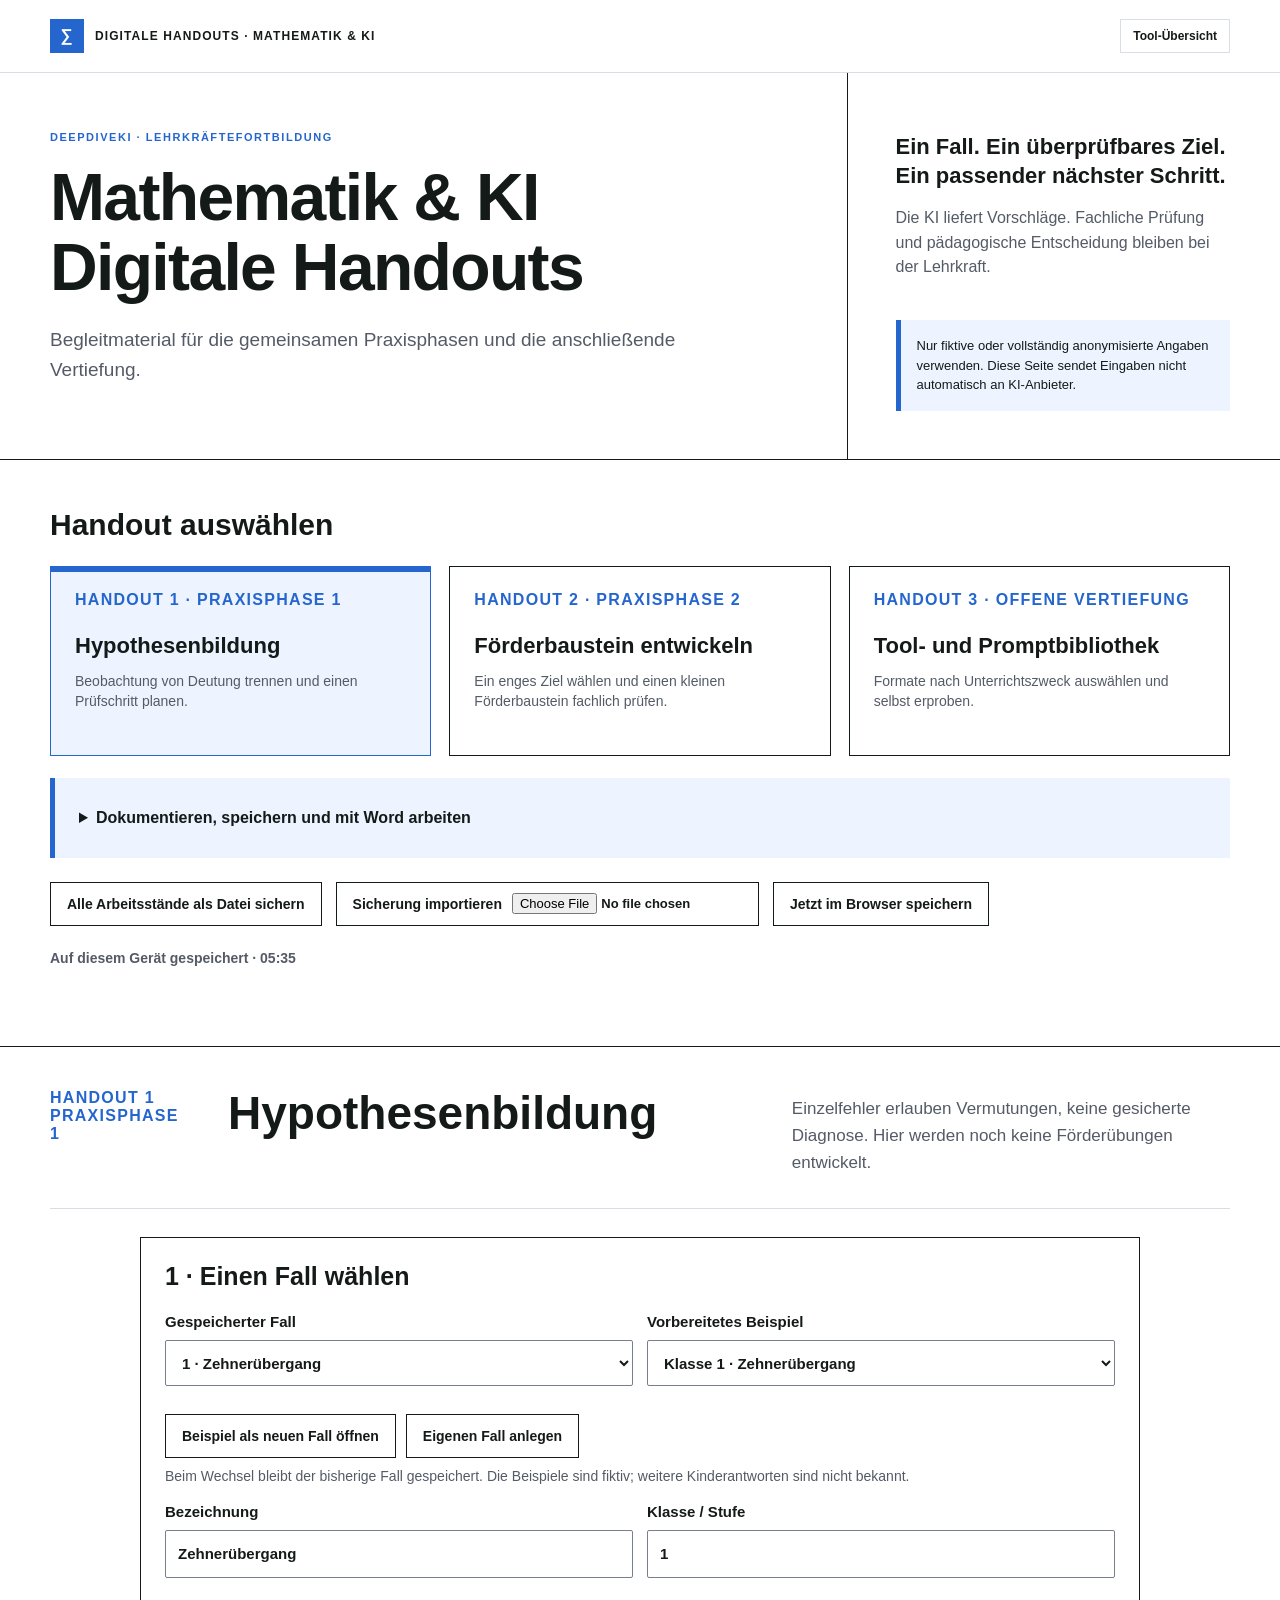
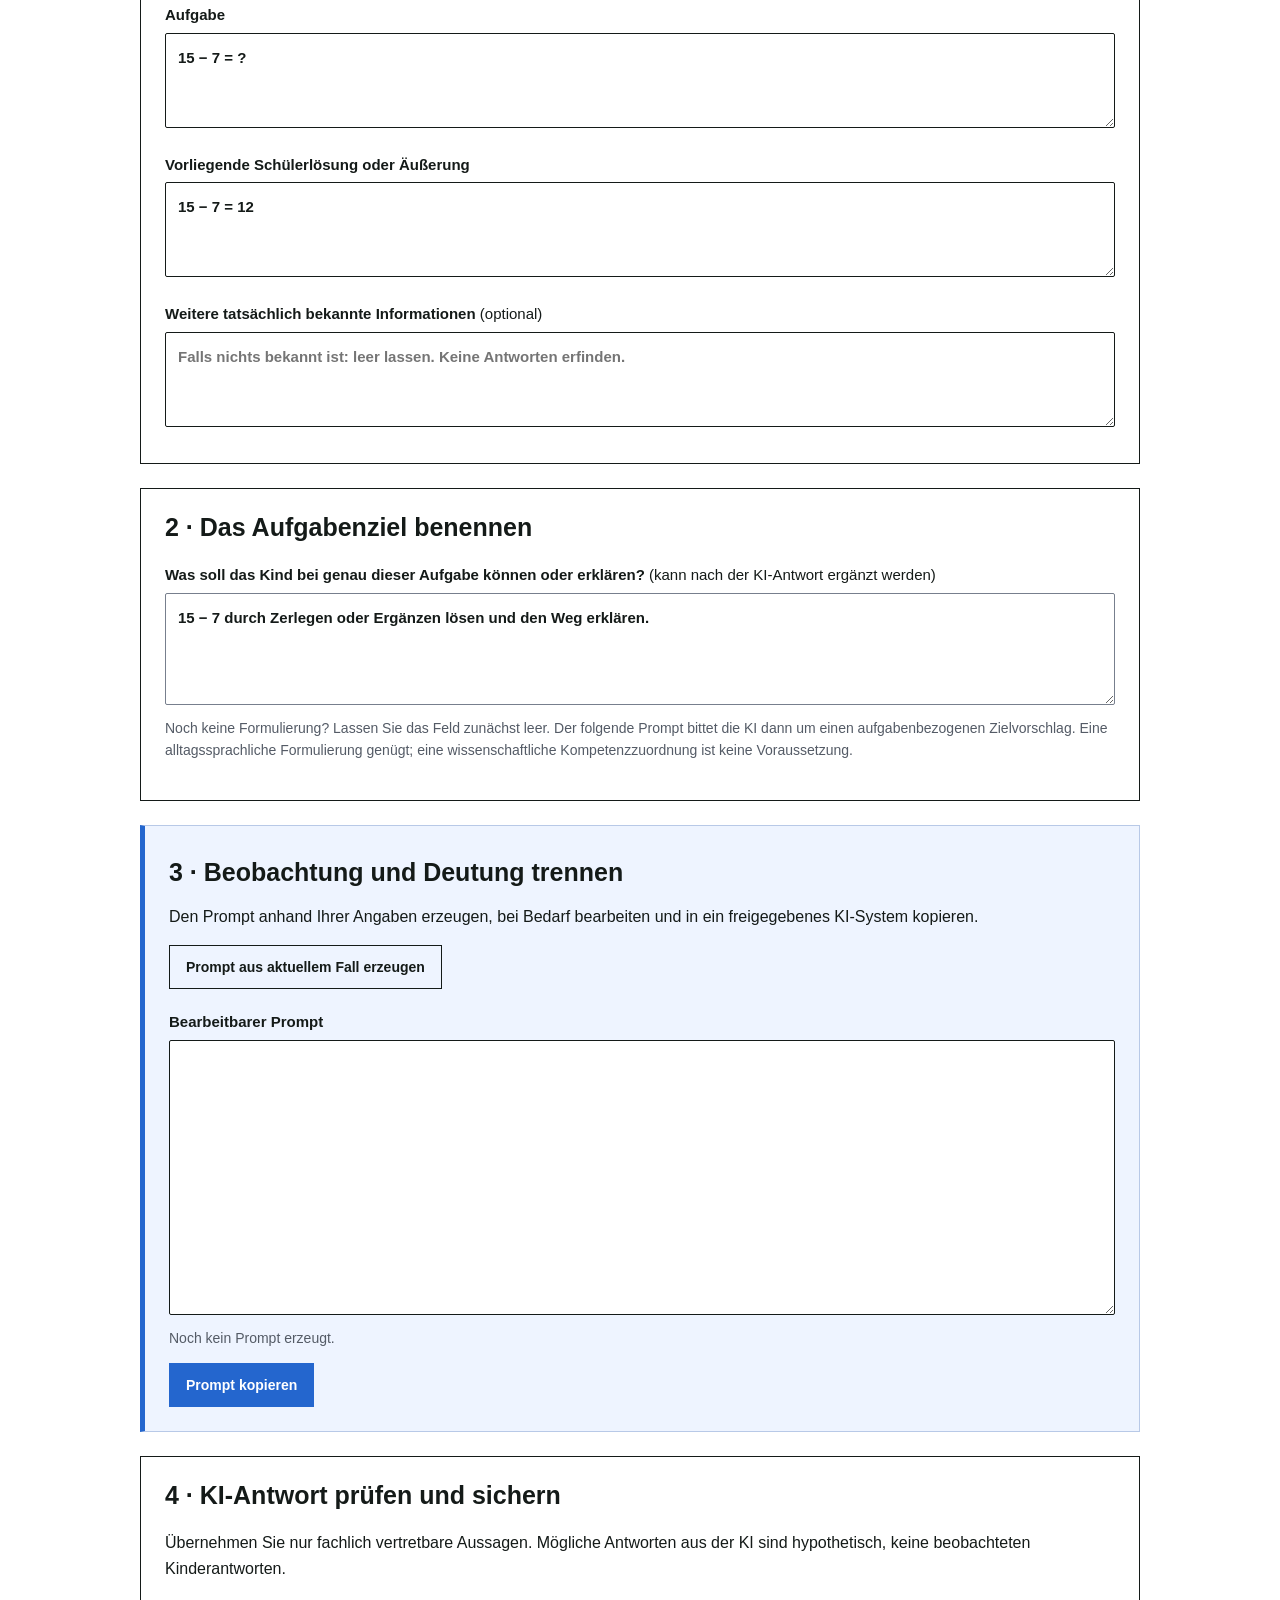
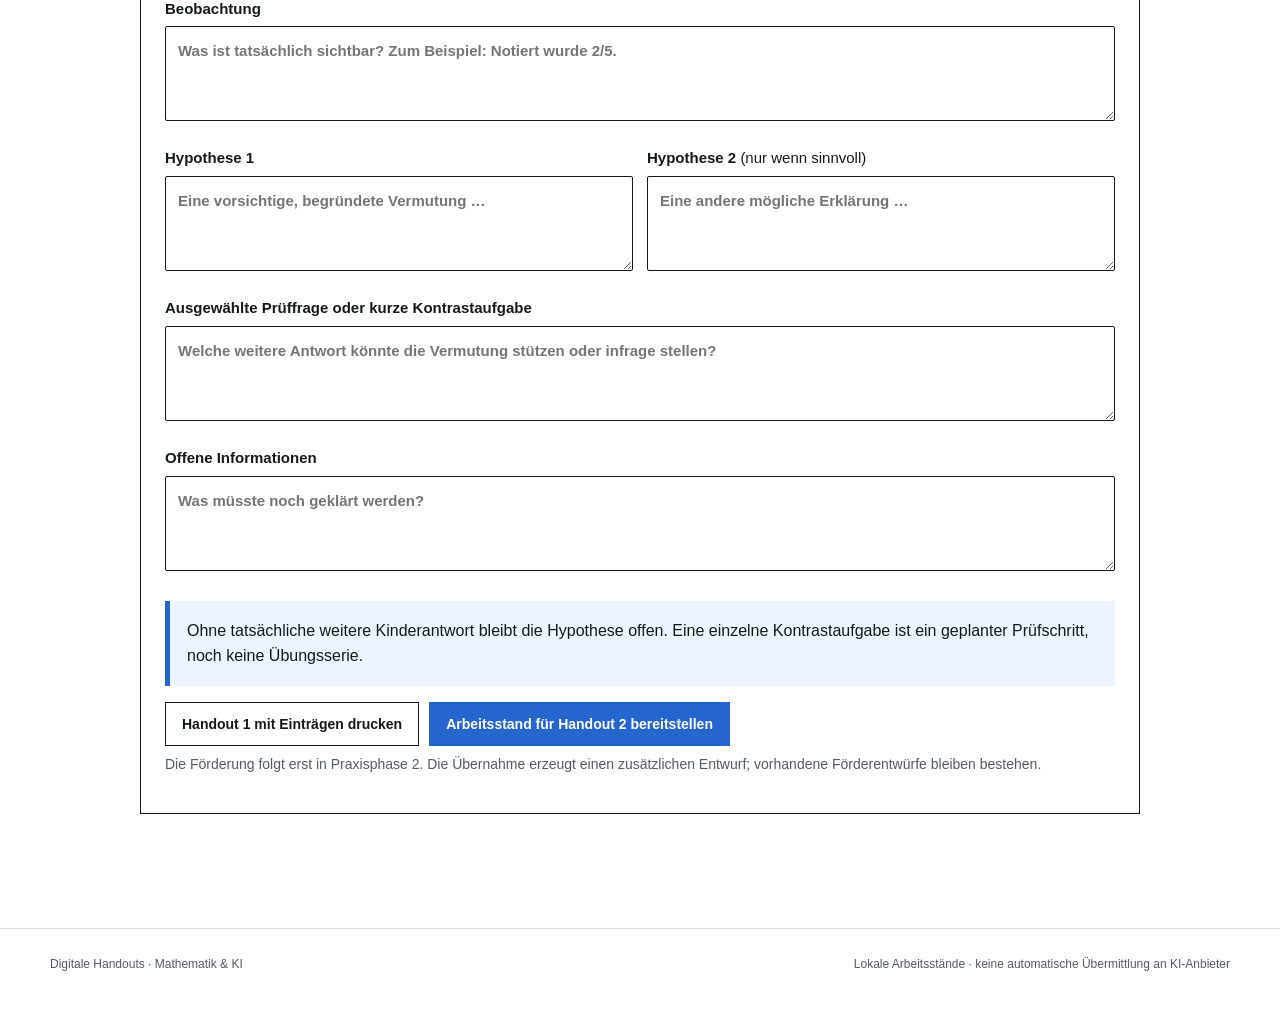
==== commit de145e8e: "Add independent diagnosis path and eight guided format trials" ====
--- a/Digitale Handouts Mathematik.html
+++ b/Digitale Handouts Mathematik.html
@@ -34,7 +34,7 @@
 <div class="station-body">
 <section class="step form-card"><h3>1 · Einen Fall wählen</h3><div class="form-grid"><label>Gespeicherter Fall<select id="diagnosticSelect"></select></label><label>Vorbereitetes Beispiel<select id="caseChoice"></select></label></div><div class="button-row"><button class="button" id="addPrepared" type="button">Beispiel als neuen Fall öffnen</button><button class="button" id="addOwn" type="button">Eigenen Fall anlegen</button></div><p class="field-hint">Beim Wechsel bleibt der bisherige Fall gespeichert. Die Beispiele sind fiktiv; weitere Kinderantworten sind nicht bekannt.</p>
 <div class="form-grid"><label>Bezeichnung<input id="diag-title" data-diag="title"></label><label>Klasse / Stufe<input id="diag-grade" data-diag="grade"></label><label class="wide">Aufgabe<textarea id="diag-task" data-diag="task" placeholder="Welche Aufgabe wurde gestellt?"></textarea></label><label class="wide">Vorliegende Schülerlösung oder Äußerung<textarea id="diag-solution" data-diag="solution" placeholder="Nur das tatsächlich Vorliegende notieren."></textarea></label><label class="wide">Weitere tatsächlich bekannte Informationen <span class="optional">(optional)</span><textarea id="diag-known" data-diag="known" placeholder="Falls nichts bekannt ist: leer lassen. Keine Antworten erfinden."></textarea></label></div></section>
-<section class="step form-card"><h3>2 · Das Aufgabenziel benennen</h3><label>Was soll das Kind bei genau dieser Aufgabe können oder erklären?<textarea id="diag-goal" data-diag="goal" placeholder="Zum Beispiel: zwei ungleichnamige Brüche addieren und den Weg erklären."></textarea></label><p class="field-hint">Eine alltagssprachliche Formulierung genügt. Eine wissenschaftliche Kompetenzzuordnung ist hier keine Voraussetzung.</p></section>
+<section class="step form-card"><h3>2 · Das Aufgabenziel benennen</h3><label>Was soll das Kind bei genau dieser Aufgabe können oder erklären? <span class="optional">(kann nach der KI-Antwort ergänzt werden)</span><textarea id="diag-goal" data-diag="goal" placeholder="Zum Beispiel: zwei ungleichnamige Brüche addieren und den Weg erklären."></textarea></label><p class="field-hint">Noch keine Formulierung? Lassen Sie das Feld zunächst leer. Der folgende Prompt bittet die KI dann um einen aufgabenbezogenen Zielvorschlag. Eine alltagssprachliche Formulierung genügt; eine wissenschaftliche Kompetenzzuordnung ist keine Voraussetzung.</p></section>
 <section class="step generated-prompt"><h3>3 · Beobachtung und Deutung trennen</h3><p>Den Prompt anhand Ihrer Angaben erzeugen, bei Bedarf bearbeiten und in ein freigegebenes KI-System kopieren.</p><button type="button" class="button" id="generateDiagnosis">Prompt aus aktuellem Fall erzeugen</button><label for="diagnosisPrompt">Bearbeitbarer Prompt</label><textarea id="diagnosisPrompt" data-diag="prompt"></textarea><p id="diagnosisPromptStatus" class="field-hint"></p><button type="button" class="button primary" data-copy="diagnosisPrompt">Prompt kopieren</button></section>
 <section class="step form-card"><h3>4 · KI-Antwort prüfen und sichern</h3><p>Übernehmen Sie nur fachlich vertretbare Aussagen. Mögliche Antworten aus der KI sind hypothetisch, keine beobachteten Kinderantworten.</p><div class="form-grid">
 <label class="wide">Beobachtung<textarea id="diag-observation" data-diag="observation" placeholder="Was ist tatsächlich sichtbar? Zum Beispiel: Notiert wurde 2/5."></textarea></label>
@@ -45,25 +45,49 @@
 
 <section class="station-panel" id="foerderbaustein" hidden aria-labelledby="foerderbaustein-title"><div class="wrap">
 <div class="station-head"><div class="station-number">HANDOUT 2<br>PRAXISPHASE 2</div><h2 id="foerderbaustein-title" tabindex="-1">Förderbaustein entwickeln</h2><p>Eine belegte Ausgangslage oder ausdrücklich gewählte Arbeitsannahme, ein enges Ziel und ein Schwerpunkt.</p></div><div class="station-body">
-<div class="entry-options"><section class="form-card"><h3>Fall aus Praxisphase 1 übernehmen</h3><label>Gespeicherter Fall<select id="transferSelect"></select></label><button type="button" class="button primary" id="transferSelected">Als neuen Förderentwurf übernehmen</button></section><section class="form-card"><h3>Neue Aufgabe / neuen Fall wählen</h3><label>Eigenständiger Einstieg<select id="builderCaseChoice"><option value="own">Eigene Aufgabe / eigener Fall</option></select></label><button type="button" class="button primary" id="newBuilder">Neuen Förderentwurf anlegen</button></section></div>
+<div class="entry-options"><section class="form-card"><h3>Fall aus Praxisphase 1 übernehmen</h3><label>Gespeicherter Fall<select id="transferSelect"></select></label><p class="field-hint">Übernimmt Aufgabe, Schülerlösung und die bereits festgehaltenen Angaben in „1 · Ausgangslage“. Offene Felder bleiben offen; das Förderziel wird anschließend gewählt.</p><button type="button" class="button primary" id="transferSelected">Als neuen Förderentwurf übernehmen</button></section><section class="form-card"><h3>Neue Aufgabe / neuen Fall wählen</h3><label>Eigenständiger Einstieg<select id="builderCaseChoice" aria-describedby="builderEntryHint"><option value="own">Eigenes neues Beispiel · mit leeren Feldern beginnen</option></select></label><p id="builderEntryHint" class="field-hint" role="status" aria-live="polite">Erst „Leeren Förderentwurf anlegen“ öffnet einen neuen eigenen Fall. Die inhaltlichen Felder der Ausgangslage sind dann leer.</p><button type="button" class="button primary" id="newBuilder">Leeren Förderentwurf anlegen</button><p class="field-hint">Die Auswahl allein verändert den unten angezeigten Entwurf noch nicht. Bisherige Entwürfe bleiben erhalten.</p></section></div>
 <div class="draft-switch"><label>Gespeicherter Förderentwurf<select id="builderSelect"></select></label><p>Jeder neue Entwurf wird zusätzlich angelegt. Für den eigenständigen Einstieg ist keine vorherige Bearbeitung von Handout 1 erforderlich.</p></div><p id="noBuilder" class="notice">Wählen Sie oben einen der beiden Einstiege.</p><div id="builderFields" hidden>
-<section class="step form-card"><h3>1 · Ausgangslage klären</h3><div class="form-grid">
-<label>Bezeichnung<input data-build="title" id="build-title"></label><label>Klasse / Stufe<input data-build="grade" id="build-grade"></label><label class="wide">Thema / Leitidee<input data-build="topic" id="build-topic" placeholder="Zum Beispiel: Zahl und Operation"></label><label class="wide">Aufgabe<textarea data-build="task" id="build-task"></textarea></label><label class="wide">Beobachtete Schülerlösung / Ausgangslage<textarea data-build="observation" id="build-observation"></textarea></label><label class="wide">Konkretes Aufgabenziel<input data-build="taskGoal" id="build-taskGoal" placeholder="Zum Beispiel: Stellenwerte beim Addieren richtig zuordnen."></label><label class="wide">Offene Hypothesen<textarea data-build="hypotheses" id="build-hypotheses"></textarea></label><label class="wide">Geplanter Prüfschritt<textarea data-build="plannedCheck" id="build-plannedCheck"></textarea></label><label class="wide">Noch fehlende Informationen<textarea data-build="missing" id="build-missing"></textarea></label>
-<label class="wide">Weitere tatsächlich bekannte Informationen<textarea id="build-known" data-build="known" placeholder="Aus Handout 1 übernommene oder ergänzende tatsächliche Informationen."></textarea></label>
+<section class="step form-card"><h3>1 · Ausgangslage klären</h3>
+<p>Bei einem neuen Fall beginnen Sie wie in Phase 1: zunächst nur die Aufgabe und eine vorliegende oder ausdrücklich fiktive Schülerlösung eintragen. Hypothesen, Aufgabenziel und Fachbegriffe müssen Sie nicht vorher selbst formulieren. Übernommene Angaben aus Phase 1 können Sie weiterverwenden.</p>
+<div class="form-grid">
+<label>Bezeichnung<input data-build="title" id="build-title"></label><label>Klasse / Stufe<input data-build="grade" id="build-grade"></label><label class="wide">Thema / Leitidee <span class="optional">(optional)</span><input data-build="topic" id="build-topic" placeholder="Zum Beispiel: Zahl und Operation"></label><label class="wide">Aufgabe<textarea data-build="task" id="build-task"></textarea></label><label class="wide">Vorliegende Schülerlösung / Ausgangslage<textarea data-build="observation" id="build-observation" placeholder="Vorliegende Rechnung oder Äußerung. Selbst konstruierte Beispiele ausdrücklich als fiktiv kennzeichnen."></textarea></label>
+<label class="wide">Weitere tatsächlich bekannte Informationen <span class="optional">(optional)</span><textarea id="build-known" data-build="known" placeholder="Aus Handout 1 übernommene oder ergänzende tatsächliche Informationen. Sonst leer lassen."></textarea></label>
+</div>
+<details id="hypothesisHelp" class="ai-help"><summary>Neuen Fall mit KI erschließen · wie in Phase 1</summary>
+<p>Aufgabe und Schülerlösung reichen zum Erzeugen des Prompts. Er bittet um Beobachtungen, höchstens zwei vorläufige Hypothesen und einen passenden Prüfschritt. Ein Aufgabenziel kann die KI als Vorschlag formulieren.</p>
+<button class="button" id="generateHypotheses" type="button">Diagnoseprompt aus diesem Fall erzeugen</button>
+<label for="hypothesisPrompt">Bearbeitbarer Diagnoseprompt für diesen Förderentwurf</label><textarea id="hypothesisPrompt" data-build="hypothesisPrompt" class="prompt-large"></textarea><p id="hypothesisPromptStatus" class="field-hint"></p><button class="button" type="button" data-copy="hypothesisPrompt">Diagnoseprompt kopieren</button>
+<p>In einem freigegebenen KI-System verwenden. Danach die Antwort an der ursprünglichen Lösung prüfen und passende Aussagen in die folgenden Felder kopieren. Die Überschriften der KI-Antwort entsprechen den Feldern. Die Maske darf also erst nach der KI-Arbeit ausgefüllt werden. Die ursprüngliche Schülerlösung oben stehen lassen.</p>
+</details>
+<p class="field-hint">Ohne Lösung oder Äußerung lässt sich keine fallbezogene Hypothese begründen. Wählen Sie dann ein vorbereitetes Beispiel oder planen Sie ausdrücklich unter einer offenen Arbeitsannahme. Die KI darf fehlende Kinderantworten nicht als Tatsachen ergänzen.</p>
+<div class="form-grid">
+<label class="wide">Konkretes Aufgabenziel <span class="optional">(bei Bedarf nach der KI-Antwort ergänzen)</span><input data-build="taskGoal" id="build-taskGoal" placeholder="Zum Beispiel: Stellenwerte beim Addieren richtig zuordnen."></label><label class="wide">Beobachtung <span class="optional">(an der Lösung geprüft, bei Bedarf nach der KI-Antwort ergänzen)</span><textarea data-build="noticed" id="build-noticed" placeholder="Nur beschreiben, was tatsächlich in der Lösung steht. Noch keine Vermutung über den Denkweg."></textarea></label><label class="wide">Offene Hypothesen <span class="optional">(optional, keine Voraussetzung)</span><textarea data-build="hypotheses" id="build-hypotheses" placeholder="Geprüfte KI-Vorschläge oder eigene vorsichtige Vermutungen. Darf zunächst leer bleiben."></textarea></label><label class="wide">Geplanter Prüfschritt <span class="optional">(aus der geprüften KI-Antwort oder selbst formuliert)</span><textarea data-build="plannedCheck" id="build-plannedCheck"></textarea></label><label class="wide">Noch fehlende Informationen <span class="optional">(bei Bedarf nach der KI-Antwort ergänzen)</span><textarea data-build="missing" id="build-missing"></textarea></label>
 <label class="wide">Stand der Ausgangslage<select data-build="evidenceStatus" id="build-evidenceStatus"><option value="open">Noch offen – keine weitere Antwort bekannt</option><option value="observed">Eine tatsächliche weitere Antwort liegt vor</option><option value="assumed">Ausdrückliche Arbeitsannahme für die Planung</option></select></label>
 <label class="wide" id="evidenceLabel">Tatsächliche weitere Antwort und Beobachtung<textarea data-build="evidence" id="build-evidence" placeholder="Nur tatsächlich vorliegende Angaben; bei fiktiven Fällen nicht erfinden."></textarea></label><label class="wide" id="assumptionLabel">Arbeitsannahme <span class="optional">(keine bestätigte Diagnose)</span><textarea data-build="assumption" id="build-assumption" placeholder="Unter der Annahme, dass das Kind ungleich große Bruchteile direkt zusammenzählt …"></textarea></label>
 </div><p class="field-hint">Für einen fiktiven Fall können Sie eine plausible Arbeitsannahme bewusst wählen. Sie ist kein Ersatz für ein tatsächliches Diagnosegespräch.</p></section>
-<section class="step form-card"><h3>2 · Ein enges Ziel und einen Schwerpunkt wählen</h3><div class="form-grid"><label class="wide">Ein beobachtbares Förderziel<textarea id="build-goal" data-build="goal" placeholder="Zum Beispiel: Das Kind stellt 1/2 und 1/3 an gleich langen Streifen in Sechsteln dar und erklärt, warum der Wert gleich bleibt."></textarea></label><label class="wide">Fachliche Einordnung <span class="optional">(optional)</span><textarea data-build="conception" id="build-conception" placeholder="Möglicher Bezug zu basalen Kompetenzen oder Grundvorstellungen, mit kurzer Begründung. Darf offenbleiben."></textarea></label><label>Didaktischer Schwerpunkt<select id="build-focus" data-build="focus"><option value="A">Verstehen und Darstellungen</option><option value="B">Üben und differenzieren</option><option value="C">Begründen, prüfen, übertragen</option><option value="D">Rückmeldung und Lernfortschritt</option></select></label><label>Genau ein Format<select id="build-format" data-build="format"></select></label></div><p id="formatGuidance" class="didactic-note"></p>
-<button class="button" id="generateBuilder" type="button">Förderprompt aus aktuellen Angaben erzeugen</button><label for="builderPrompt">Bearbeitbarer Förderprompt</label><textarea id="builderPrompt" data-build="prompt" class="prompt-large"></textarea><p id="builderPromptStatus" class="field-hint"></p><button class="button primary" type="button" data-copy="builderPrompt">Förderprompt kopieren</button></section>
+<section class="step form-card"><h3>2 · Ein enges Ziel und einen Schwerpunkt wählen</h3>
+<p>Das Ziel können Sie selbst formulieren oder sich von der KI vorschlagen lassen. Entscheidend ist: Was soll das Kind konkret tun, darstellen oder erklären – und woran erkennen Sie das?</p>
+<details id="goalHelp" class="ai-help"><summary>Förderziel mit KI formulieren · optional</summary>
+<p>Der Prompt übernimmt Ihre Ausgangslage. Ein vorhandenes Ziel ist dafür nicht erforderlich. Lassen Sie höchstens zwei Alternativen vorschlagen, prüfen Sie deren Passung und wählen Sie genau ein Ziel. Es wird nichts automatisch an eine KI gesendet.</p>
+<button class="button" id="generateGoal" type="button">Prompt für Zielvorschläge erzeugen</button>
+<label for="goalPrompt">Bearbeitbarer Prompt für Zielvorschläge</label><textarea id="goalPrompt" data-build="goalPrompt" class="prompt-large"></textarea><p id="goalPromptStatus" class="field-hint"></p><button class="button" type="button" data-copy="goalPrompt">Prompt für Zielvorschläge kopieren</button>
+<label for="build-goalCandidate">Einen ausgewählten Zielvorschlag einfügen und prüfen</label><textarea id="build-goalCandidate" data-build="goalCandidate" placeholder="Nur das eine Ziel, mit dem Sie weiterarbeiten möchten – bei Bedarf bereits angepasst."></textarea>
+<p class="field-hint">Passt das Ziel zur beobachteten oder ausdrücklich angenommenen Ausgangslage? Ist es eng genug? Woran erkennen Sie das Verstehen an einer neuen Aufgabe ohne KI?</p>
+<button class="button" id="applyGoal" type="button">Ausgewählten Vorschlag als Förderziel übernehmen</button>
+</details>
+<div class="form-grid"><label class="wide">Ein beobachtbares Förderziel<textarea id="build-goal" data-build="goal" aria-describedby="goalExample" placeholder="Zum Beispiel: Das Kind stellt 1/2 und 1/3 an gleich langen Streifen in Sechsteln dar und erklärt, warum der Wert gleich bleibt."></textarea><span id="goalExample" class="field-hint">Nicht nur „Brüche verstehen“, sondern zum Beispiel: „Das Kind stellt 1/2 und 1/3 an gleich langen Streifen in Sechsteln dar und erklärt, warum beide Anteile ihren Wert behalten.“ Das gewählte Ziel fließt in den anschließenden Förderprompt ein.</span></label><label class="wide">Fachliche Einordnung <span class="optional">(optional)</span><textarea data-build="conception" id="build-conception" placeholder="Möglicher Bezug zu basalen Kompetenzen oder Grundvorstellungen, mit kurzer Begründung. Darf offenbleiben."></textarea></label><label>Didaktischer Schwerpunkt<select id="build-focus" data-build="focus"><option value="A">Verstehen und Darstellungen</option><option value="B">Üben und differenzieren</option><option value="C">Begründen, prüfen, übertragen</option><option value="D">Rückmeldung und Lernfortschritt</option></select></label><label>Genau ein Format<select id="build-format" data-build="format"></select></label></div><p id="formatGuidance" class="didactic-note"></p>
+<button class="button" id="generateBuilder" type="button">Förderprompt aus aktuellen Angaben erzeugen</button><label for="builderPrompt">Bearbeitbarer Förderprompt</label><textarea id="builderPrompt" data-build="prompt" class="prompt-large"></textarea><p id="builderPromptStatus" class="field-hint"></p><button class="button primary" type="button" data-copy="builderPrompt">Förderprompt kopieren</button>
+<div class="variant-entry"><h4>Weitere Formate aus derselben Auswertung</h4><p>In Handout 3 können Sie dieselbe Ausgangslage und dasselbe Ziel für unterschiedliche Formate nutzen. Dort stehen konkrete Aufgabenbeispiele mit Lösungen und Prüfkriterien. Ihr Förderentwurf bleibt unverändert.</p><button class="button" type="button" id="exploreVariants">Mit dieser Ausgangslage weitere Formate erproben</button></div></section>
 <section class="step form-card"><h3>3 · Entwurf prüfen und überarbeiten</h3><p>Erwartet werden eine kurze Erklärung, drei bis fünf Aufgaben, eine gestufte Hilfe, eine neue Abschlussaufgabe ohne KI sowie Lösungen und Beobachtungskriterien.</p><label>Vollständiger KI-Entwurf<textarea data-build="draft" id="build-draft" class="material-output" placeholder="Aufgaben, Hilfen, Lösungen und Kriterien vollständig einfügen …"></textarea></label><label>Meine fachlichen und didaktischen Anpassungen<textarea data-build="adjustments" id="build-adjustments"></textarea></label><label>Überarbeitete Fassung / einsatzbereites Material<textarea data-build="final" id="build-final" class="material-output" placeholder="Die tatsächlich weiterzuverwendende, geprüfte Fassung …"></textarea></label></section>
 <section class="step form-card"><h3>4 · Fachlich prüfen und Einsatz festhalten</h3><div id="builderChecks" class="checklist"></div><div class="form-grid"><label class="wide">Wann und wie im Unterricht?<textarea data-build="use" id="build-use"></textarea></label><label class="wide">Neue Erfolgskontrolle ohne KI und Beobachtungskriterien<textarea data-build="success" id="build-success" placeholder="Neue Aufgabe, kurze Begründung und woran die Lehrkraft den nächsten Lernschritt erkennt."></textarea></label></div><p class="didactic-note">Ein guter Entwurf ist kein Beleg für eine gesicherte Diagnose oder nachgewiesene Lernwirkung. Prüfen Sie das Verstehen später an tatsächlichen Antworten.</p><div class="button-row"><button class="button" type="button" id="downloadBuilder">Förderbaustein als Textdatei</button><button class="button" type="button" data-print="builder">Förderbaustein und Material drucken</button></div><details id="legacyBuilder" hidden><summary>Unveränderter früherer Arbeitsstand</summary><pre id="legacyBuilderText"></pre></details></section>
 </div></div></div></section>
 
 <section class="station-panel" id="bibliothek" hidden aria-labelledby="bibliothek-title"><div class="wrap"><div class="station-head"><div class="station-number">HANDOUT 3<br>OFFENE VERTIEFUNG</div><h2 id="bibliothek-title" tabindex="-1">Tool- und Promptbibliothek</h2><p>Nach Unterrichtszweck auswählen. Ein Format öffnen, den Prompt bearbeiten und das Ergebnis fachlich prüfen.</p></div><div class="station-body">
 <div class="button-row"><a class="button" href="tools.html">Tools nach Einsatzzweck erkunden</a><a class="button" href="individualisierung.html">Vertiefung: Individualisierung</a></div>
-<details class="step form-card"><summary>Welchen Fall soll der Prompt verwenden?</summary><label>Kontext auswählen<select id="libraryMode"><option value="blank">Neutrale Vorlage mit sichtbaren Platzhaltern</option><option value="diagnostic">Aktuell ausgewählter Fall aus Handout 1</option><option value="builder">Aktueller Förderentwurf aus Handout 2</option><option value="own">Neuer, unabhängiger Fall</option></select></label><div id="libraryOwn" class="form-grid" hidden><label>Klasse / Stufe<input id="lib-grade" data-library="grade"></label><label>Aufgabe<textarea id="lib-task" data-library="task"></textarea></label><label>Konkretes Ziel<textarea id="lib-goal" data-library="goal"></textarea></label><label>Beobachtung / ausdrücklich gewählte Annahme<textarea id="lib-baseline" data-library="baseline"></textarea></label></div><p id="libraryContext" class="field-hint"></p><p>Ein Kontextwechsel verändert bereits bearbeitete Vorlagen nicht stillschweigend. Mit „Mit aktuellem Kontext neu befüllen“ können Sie eine Vorlage bewusst aktualisieren.</p></details>
-<div class="toolbar"><label class="search-label">Formate durchsuchen<input id="promptSearch" type="search" placeholder="Zum Beispiel Brüche, Hilfen, Sprache …"></label><label>Didaktischer Zweck<select id="libraryFilter"><option value="all">Alle Formate</option><option value="A">Verstehen und Darstellungen</option><option value="B">Üben und differenzieren</option><option value="C">Begründen, prüfen, übertragen</option><option value="D">Rückmeldung und Lernfortschritt</option><option value="extra">Ergänzende Angebote</option></select></label></div><p id="libraryCount" role="status"></p><div id="promptList" class="prompt-list"></div>
-<details class="work-note" id="importedLibraries" hidden><summary>Bibliotheksvorlagen aus importierten Sicherungen</summary><p>Diese Vorlagen bleiben getrennt, damit aktuelle Bearbeitungen nicht überschrieben werden. Vor dem Kopieren Fall und Platzhalter prüfen.</p><div id="importedLibraryList"></div></details>
+<section class="step form-card" aria-labelledby="trial-title"><h3 id="trial-title">Eine Auswertung, verschiedene Formate</h3><p>Erproben Sie mit demselben Fall verschiedene Aufgaben, Hilfen oder einen diagnostischen Prüfschritt. Acht konkrete Beispiele zeigen den Unterschied. Zu jedem Beispiel gehören eine Lösung beziehungsweise erwartbare Antwort, ein Beobachtungskriterium und eine Grenze der Aussagekraft.</p><p><strong>Diagnose vor Förderung:</strong> Eine Kontrastaufgabe prüft eine offene Vermutung. Förderaufgaben arbeiten an einem gewählten Ziel, gegebenenfalls unter einer ausdrücklich genannten Arbeitsannahme. Eine selbstständige Abschlussaufgabe gibt anschließend weitere Hinweise.</p><div class="button-row"><button class="button" id="trialFromBuilder" type="button">Aktuellen Förderentwurf verwenden</button><button class="button" id="trialFromExample" type="button">Fiktive Beispielauswertung verwenden</button></div><p id="trialContextSummary" class="field-hint"></p><p class="field-hint">Die Beispiele sind fachlich und didaktisch durchgesehene Vorschläge, keine empirisch geprüften Förderprogramme. Bei Ihrem eigenen Fall passen Sie Aufgaben und Hilfen an. Die Beispieltexte ersetzen Ihre Eingaben nicht. Ergebnisse und eigene Anmerkungen können Sie bei jedem Format getrennt festhalten und drucken.</p></section>
+<details class="step form-card"><summary>Welchen Fall soll der Prompt verwenden?</summary><label>Kontext auswählen<select id="libraryMode"><option value="blank">Neutrale Vorlage mit sichtbaren Platzhaltern</option><option value="diagnostic">Aktuell ausgewählter Fall aus Handout 1</option><option value="builder">Aktueller Förderentwurf aus Handout 2</option><option value="sample">Fiktive Bruchauswertung für die Erprobung</option><option value="own">Neuer, unabhängiger Fall</option></select></label><div id="libraryOwn" class="form-grid" hidden><label>Klasse / Stufe<input id="lib-grade" data-library="grade"></label><label>Aufgabe<textarea id="lib-task" data-library="task"></textarea></label><label>Konkretes Ziel<textarea id="lib-goal" data-library="goal"></textarea></label><label>Beobachtung / ausdrücklich gewählte Annahme<textarea id="lib-baseline" data-library="baseline"></textarea></label></div><p id="libraryContext" class="field-hint"></p><p>Ein Kontextwechsel verändert bereits bearbeitete Vorlagen nicht stillschweigend. Mit „Mit aktuellem Kontext neu befüllen“ können Sie eine Vorlage bewusst aktualisieren.</p></details>
+<div class="toolbar"><label class="search-label">Formate durchsuchen<input id="promptSearch" type="search" placeholder="Zum Beispiel Brüche, Hilfen, Sprache …"></label><label>Didaktischer Zweck<select id="libraryFilter"><option value="all">Alle Formate</option><option value="examples">Acht konkrete Erprobungsbeispiele</option><option value="A">Verstehen und Darstellungen</option><option value="B">Üben und differenzieren</option><option value="C">Begründen, prüfen, übertragen</option><option value="D">Rückmeldung und Lernfortschritt</option><option value="extra">Ergänzende Angebote</option></select></label></div><p id="libraryCount" role="status"></p><div id="promptList" class="prompt-list"></div>
+<details class="work-note" id="importedLibraries" hidden><summary>Gesicherte Bibliotheksstände und importierte Vorlagen</summary><p>Hier bleiben importierte Vorlagen sowie Erprobungen aus einem früheren Kontext erhalten. Vor der weiteren Verwendung Fall, Prompt und Ergebnis prüfen.</p><div id="importedLibraryList"></div></details>
 <details class="work-note"><summary>Mögliche Deutungen der sechs Übungsfälle · zur späteren Besprechung</summary><p>Diese Hinweise sind keine Auflösung des tatsächlichen Denkwegs. Eine zusätzliche Antwort oder Darstellung kann eine Vermutung stützen oder infrage stellen.</p><div id="caseDiscussion"></div></details>
 </div></div></section>
 </main>
--- a/handouts.css
+++ b/handouts.css
@@ -176,6 +176,11 @@
     .ai-help { grid-column: 1 / -1; padding: 17px; border-left: 5px solid var(--blue); background: var(--paper-2); }
     .ai-help h4 { margin: 0 0 7px; font-size: 17px; }
     .ai-help p { margin: 0 0 13px; color: var(--muted); font-size: 13px; line-height: 1.5; }
+    #goalHelp, #hypothesisHelp { margin: 18px 0 24px; }
+    #goalHelp summary, #hypothesisHelp summary { font-size: 17px; }
+    #goalHelp p, #hypothesisHelp p { font-size: 15px; line-height: 1.55; }
+    #goalHelp[open] summary, #hypothesisHelp[open] summary { margin-bottom: 14px; }
+    #goalHelp>label, #hypothesisHelp>label { margin-top: 22px; }
     .field-hint { display: block; margin-top: 7px; color: var(--muted); font-weight: 400; line-height: 1.4; }
     .print-summary { display: none; width: min(900px, calc(100% - 50px)); margin: 0 auto; padding: 48px 0; }
     .print-summary h1 { font-size: 30px; border-bottom: 2px solid var(--blue); padding-bottom: 12px; }
@@ -270,6 +275,14 @@
     .prompt-item summary { padding:20px; font-size:18px; }
     .prompt-detail { display:block; padding:0 22px 22px; }
     .prompt-detail p { line-height:1.55; }
+    .variant-entry { margin-top:30px; padding-top:22px; border-top:1px solid var(--line); }
+    .variant-entry h4 { font-size:20px; margin:0 0 8px; }
+    .format-example { margin:22px 0; padding:18px; background:var(--paper-2); border-left:3px solid var(--blue); }
+    .format-example summary { font-size:17px; padding:4px 0; }
+    .format-example dd { white-space:pre-wrap; }
+    .format-example .example-solution { margin-top:16px; }
+    .library-result { min-height:280px; }
+    .trial-inputs { margin-top:26px; padding-top:20px; border-top:1px solid var(--line); }
     .prompt-detail textarea { min-height:280px; }
     .prompt-detail dt { font-weight:750; margin-top:14px; }.prompt-detail dd { margin:5px 0; line-height:1.55; }
     .context-alert { color:#8a4100; background:#fff5e8; padding:10px; line-height:1.5; }
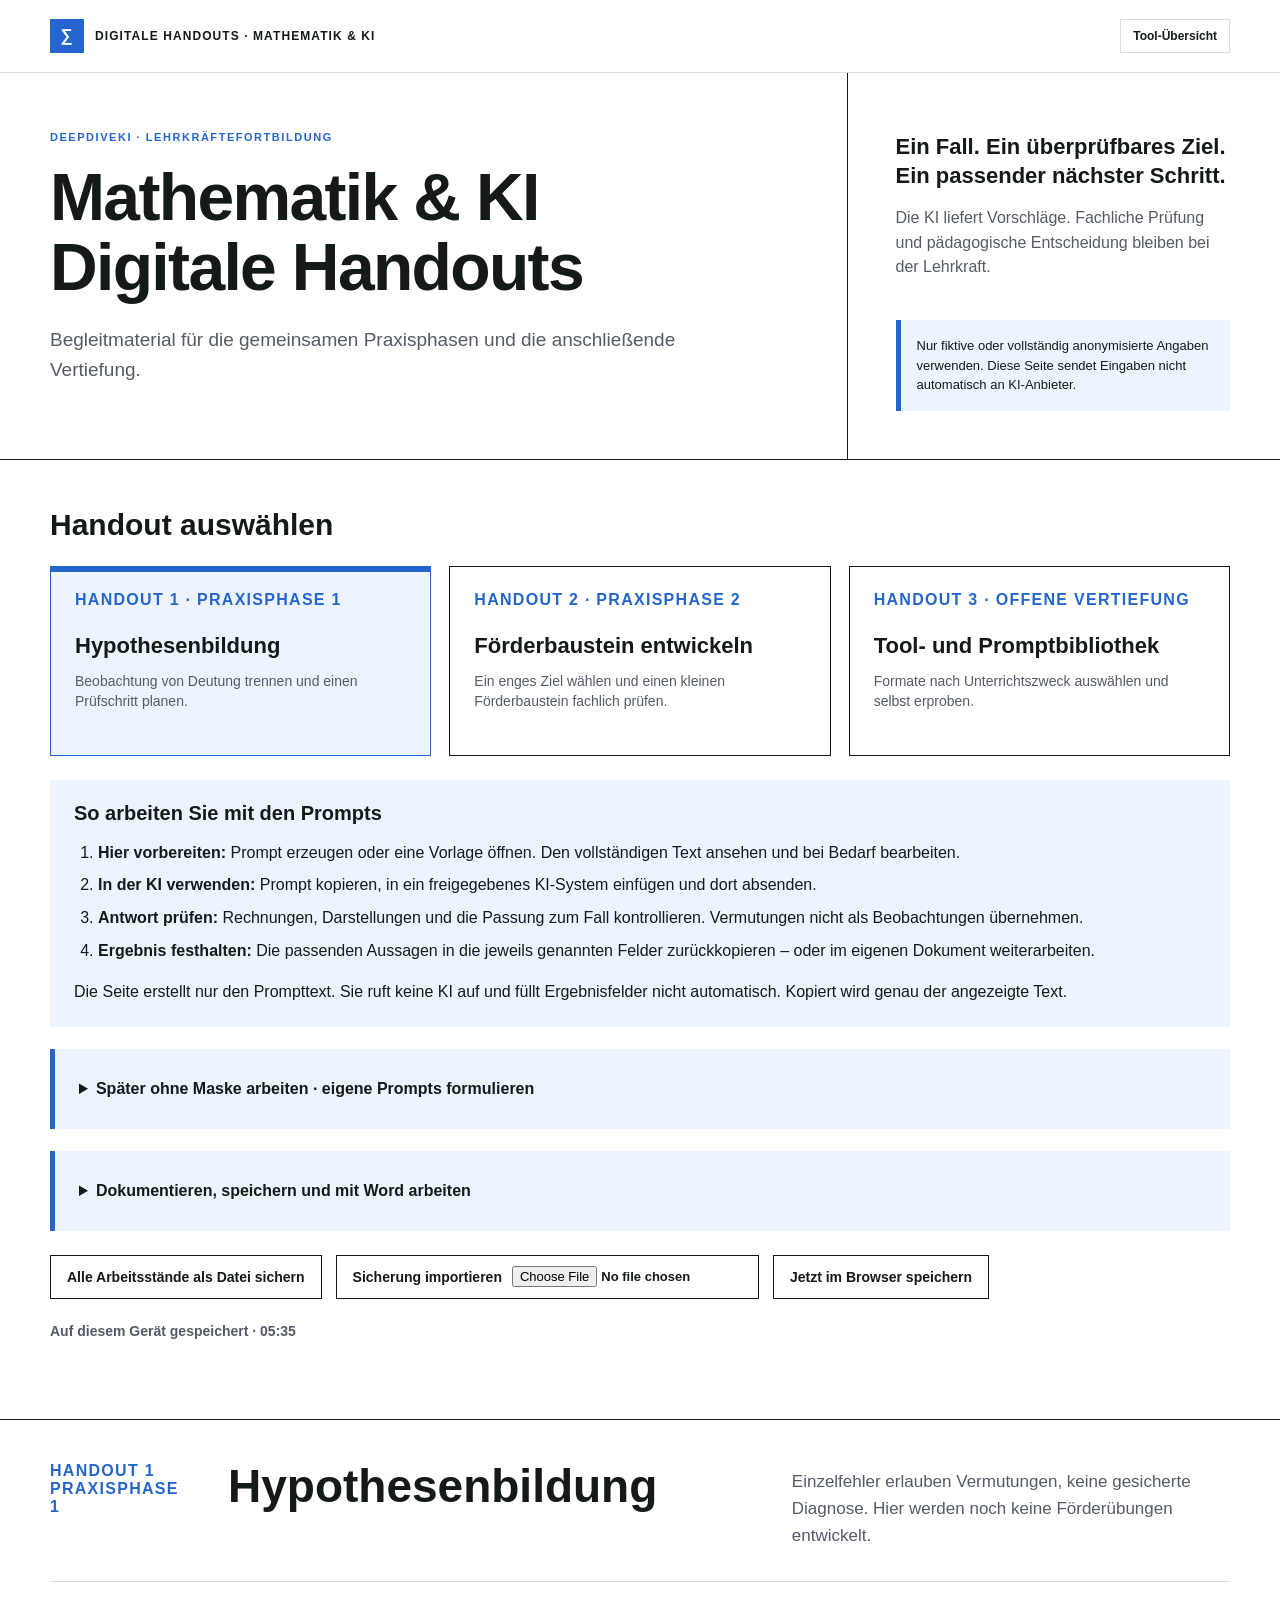
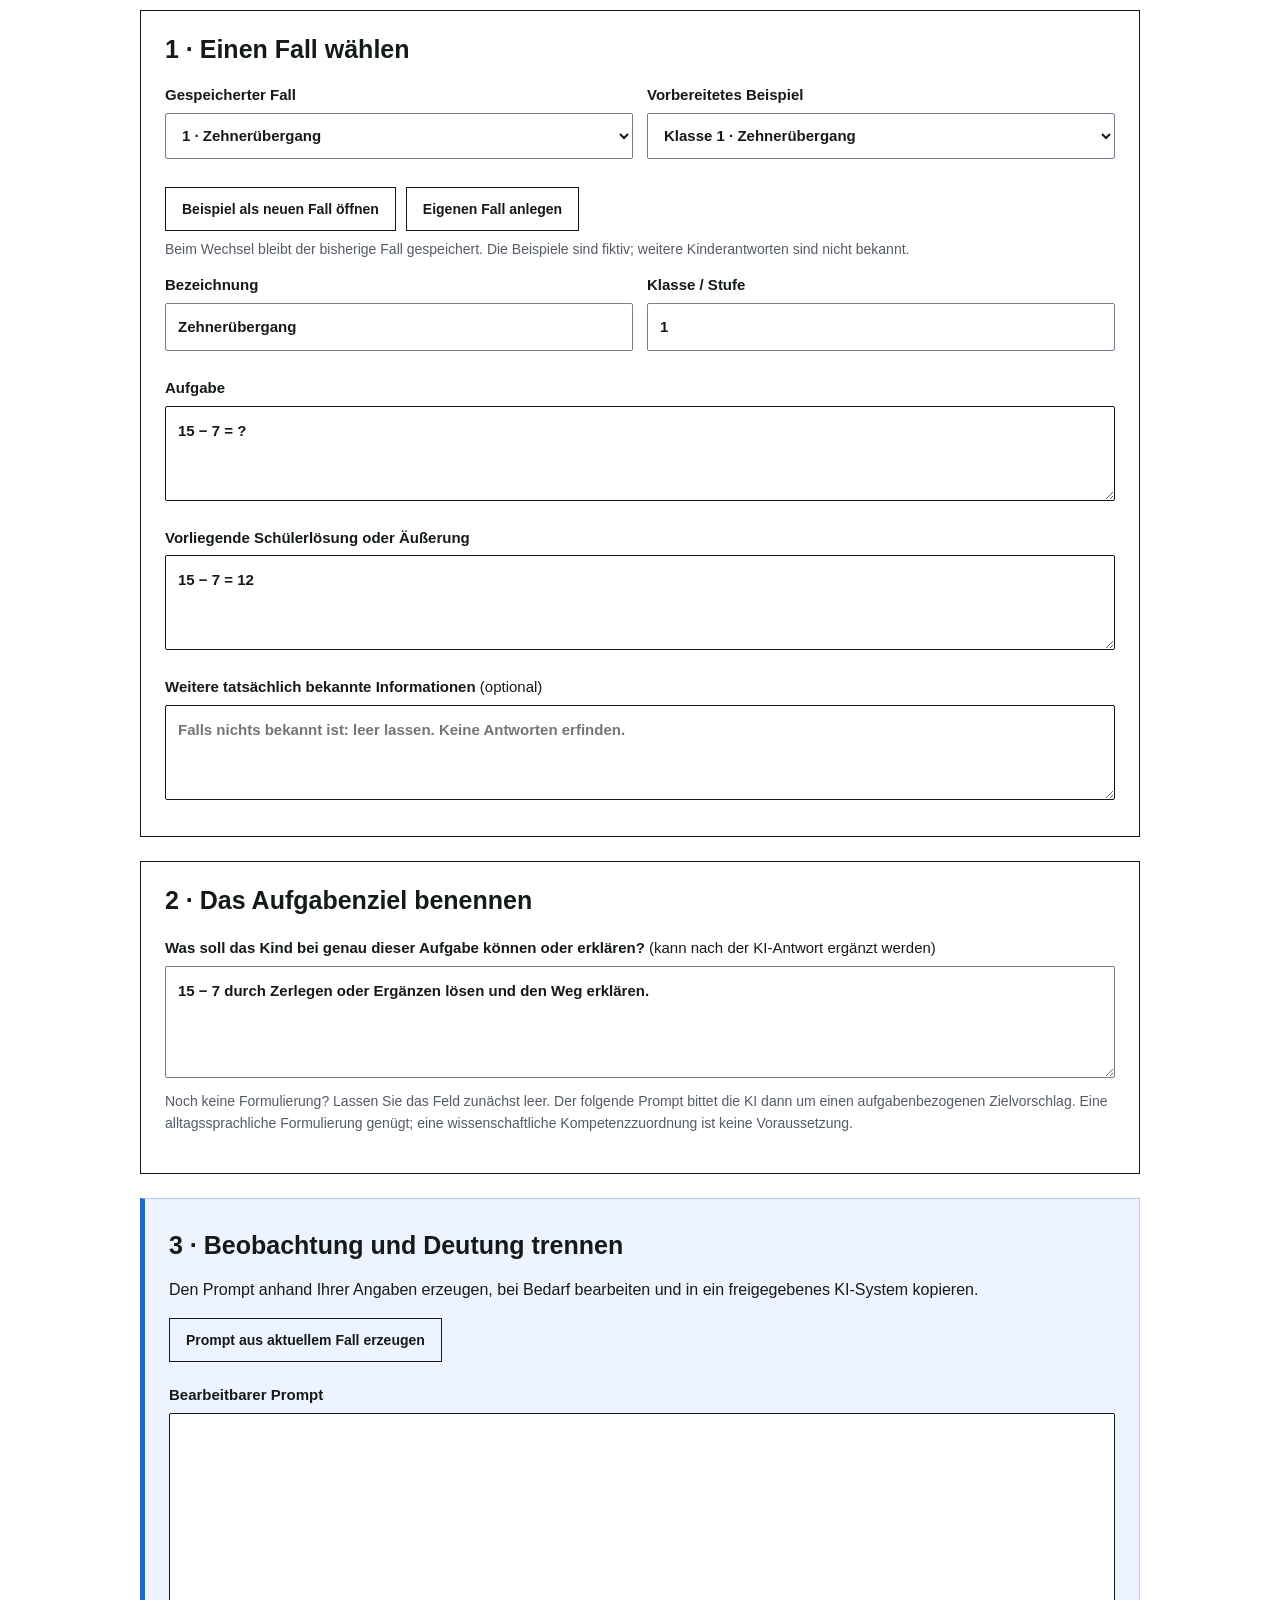
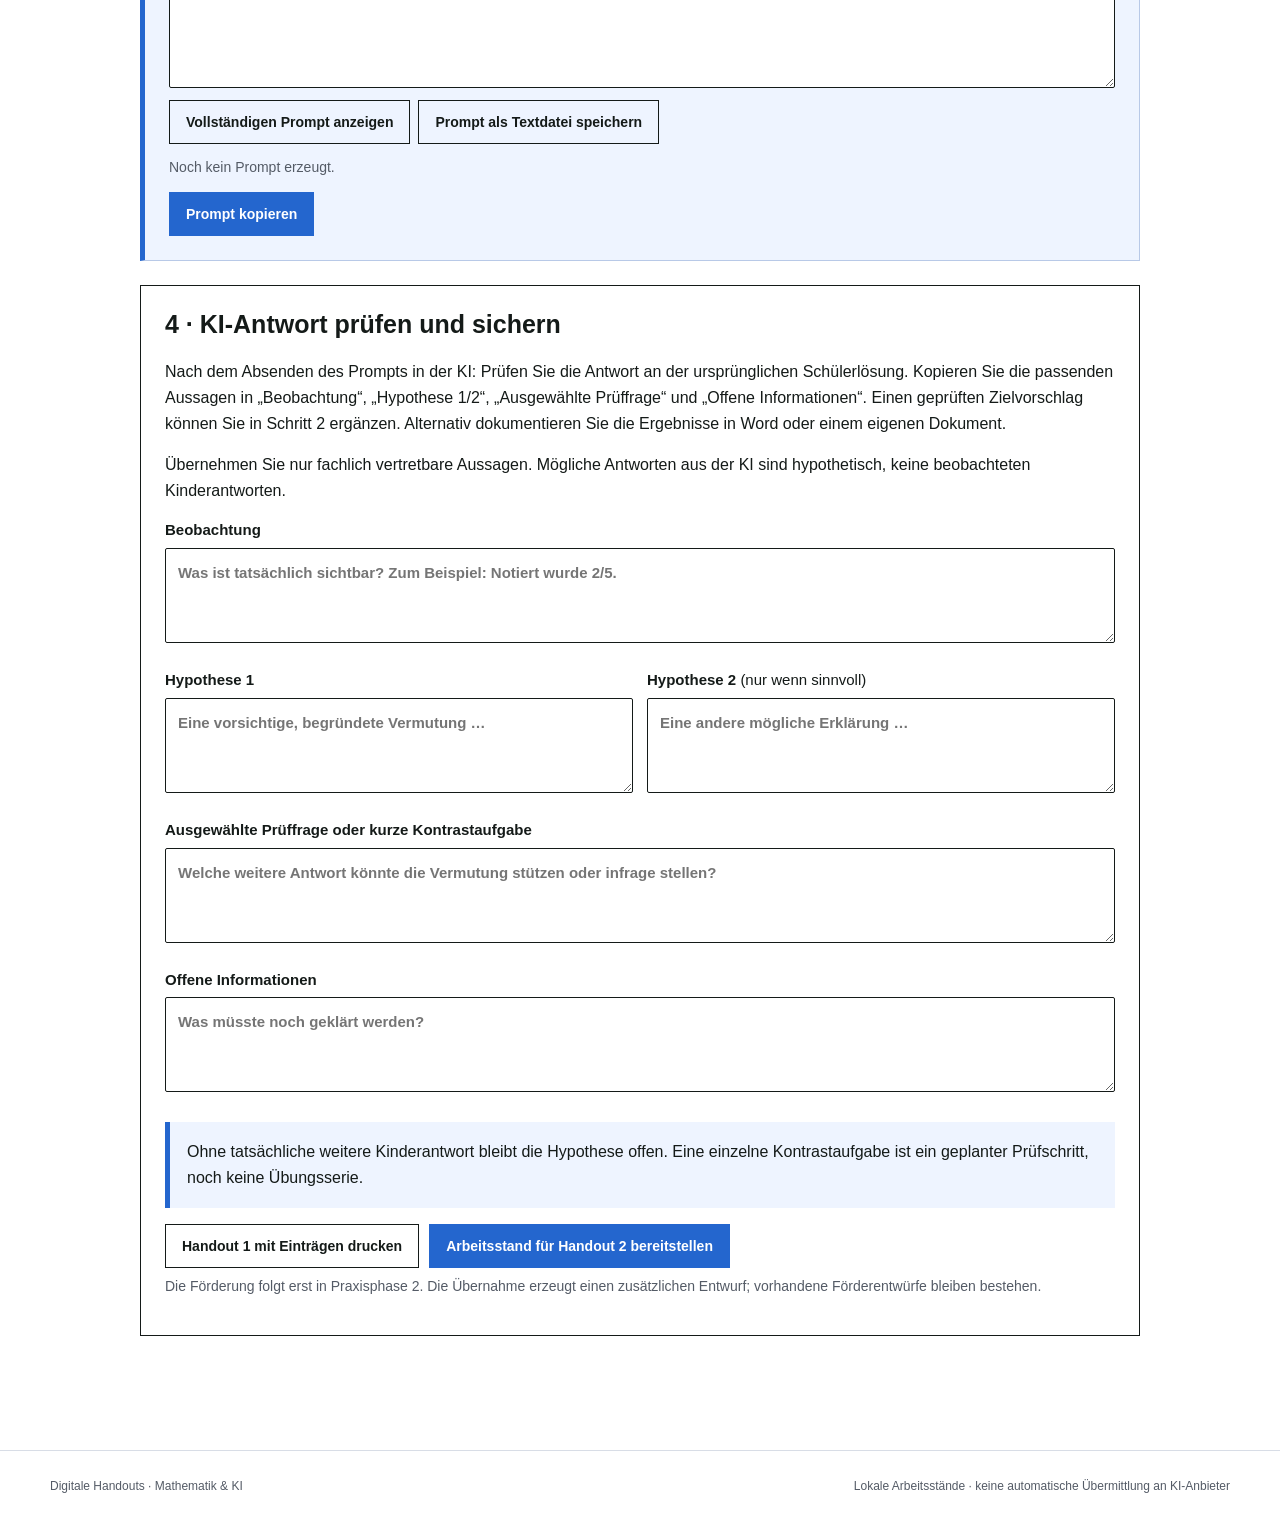
==== commit e0147499: "Make support ideas open-ended and prompts transparent and reusable" ====
--- a/Digitale Handouts Mathematik.html
+++ b/Digitale Handouts Mathematik.html
@@ -17,6 +17,17 @@
 <a class="station-tab" href="#foerderbaustein" data-nav="foerderbaustein"><span>HANDOUT 2 · PRAXISPHASE 2</span><strong>Förderbaustein entwickeln</strong><small>Ein enges Ziel wählen und einen kleinen Förderbaustein fachlich prüfen.</small></a>
 <a class="station-tab" href="#bibliothek" data-nav="bibliothek"><span>HANDOUT 3 · OFFENE VERTIEFUNG</span><strong>Tool- und Promptbibliothek</strong><small>Formate nach Unterrichtszweck auswählen und selbst erproben.</small></a>
 </nav>
+<section class="prompt-workflow" aria-labelledby="prompt-workflow-title"><h3 id="prompt-workflow-title">So arbeiten Sie mit den Prompts</h3><ol><li><strong>Hier vorbereiten:</strong> Prompt erzeugen oder eine Vorlage öffnen. Den vollständigen Text ansehen und bei Bedarf bearbeiten.</li><li><strong>In der KI verwenden:</strong> Prompt kopieren, in ein freigegebenes KI-System einfügen und dort absenden.</li><li><strong>Antwort prüfen:</strong> Rechnungen, Darstellungen und die Passung zum Fall kontrollieren. Vermutungen nicht als Beobachtungen übernehmen.</li><li><strong>Ergebnis festhalten:</strong> Die passenden Aussagen in die jeweils genannten Felder zurückkopieren – oder im eigenen Dokument weiterarbeiten.</li></ol><p>Die Seite erstellt nur den Prompttext. Sie ruft keine KI auf und füllt Ergebnisfelder nicht automatisch. Kopiert wird genau der angezeigte Text.</p></section>
+<details class="work-note" id="independentPromptGuide"><summary>Später ohne Maske arbeiten · eigene Prompts formulieren</summary><p>Die Vorlagen sind Beispiele, kein vorgeschriebenes Verfahren. Schauen Sie sich an, welche Informationen und Aufträge im erzeugten Prompt stehen. Sie können ihn in Word oder einem eigenen Dokument speichern, verändern und für einen neuen Fall nutzen.</p><p><strong>Ein brauchbarer Ausgangspunkt:</strong> Fall und tatsächliche Beobachtung nennen; offene Vermutungen kennzeichnen; Ziel oder Beratungsbedarf beschreiben; einen klaren Arbeitsauftrag und die gewünschte Ausgabe formulieren. Fachbegriffe sind keine Voraussetzung. Grenzen und fachliche Prüfung gehören dazu.</p><label for="independentPrompt">Kopiervorlage für einen eigenen Prompt · Platzhalter im eigenen Dokument oder in der KI ersetzen</label><textarea id="independentPrompt" readonly>Ich plane Mathematikunterricht für [Klasse / Lerngruppe].
+Aufgabe oder Thema: [eintragen].
+Tatsächlich vorliegende Lösung oder Beobachtung: [eintragen oder ausdrücklich: noch nicht vorhanden].
+Meine vorläufige Vermutung / Arbeitsannahme: [falls vorhanden; keine gesicherte Diagnose].
+Mein Ziel: [Was soll das Kind tun, darstellen oder erklären? Falls noch offen: Schlage zunächst ein enges Ziel vor, das ich prüfen kann.]
+
+Mein Auftrag: [z. B. einen nächsten Prüfschritt, eine passende Förderidee oder eine Weiterentwicklung meiner eigenen Idee vorschlagen]. Beschränke dich nicht auf einen festen Formatkatalog.
+Gewünschte Ausgabe: [z. B. konkreter Aufgabenauftrag, getrennte Lösung, passende Hilfe und beobachtbares Prüfkriterium]. Begründe kurz den Bezug zu meinem Fall und Ziel.
+
+Trenne Beobachtungen von Vermutungen. Erfinde keine Kinderantworten. Wenn entscheidende Angaben fehlen, frage nach. Prüfe die Mathematik und benenne, was ich vor dem Einsatz fachlich und hinsichtlich der Passung prüfen muss. Behaupte keine gesicherte Diagnose oder Lernwirkung.</textarea><button class="button" type="button" data-copy="independentPrompt">Bauplan kopieren</button><p>Nur fiktive oder vollständig anonymisierte Angaben verwenden. Nach der ersten Antwort können Sie gezielt nachfragen, etwa: „Welche andere Darstellung würde diesem Ziel dienen – und warum?“ oder „Vereinfache die Hilfe, ohne den Denkweg vorwegzunehmen.“</p></details>
 <details class="work-note"><summary>Dokumentieren, speichern und mit Word arbeiten</summary><p>Die Felder sind ein Angebot. Sie können Ihre Ergebnisse ebenso in einem eigenen Dokument festhalten. Entscheidend ist, dass Beobachtungen, Annahmen und die geprüften Ergebnisse nachvollziehbar bleiben.</p><p>Die Seite speichert auf diesem Gerät in diesem Browser, soweit der Browser dies zulässt. Browserbereinigung oder ein anderer Browser können den Zugriff auf diese Daten verhindern. Eine heruntergeladene JSON-Datei sichert alle hier gespeicherten Arbeitsstände; sie ist kein GitHub-Backup. Eine lokale Vorschau hat einen anderen Speicher als die veröffentlichte Website.</p>
 <p>Zum Drucken die Schaltfläche im jeweiligen Handout verwenden und die Vorschau prüfen. Für saubere Seitenumbrüche A4 und 100 % Skalierung einstellen. Der Förderbaustein enthält das Material zusätzlich in einem eigenen Druckabschnitt.</p>
 <div class="download-grid">
@@ -36,7 +47,7 @@
 <div class="form-grid"><label>Bezeichnung<input id="diag-title" data-diag="title"></label><label>Klasse / Stufe<input id="diag-grade" data-diag="grade"></label><label class="wide">Aufgabe<textarea id="diag-task" data-diag="task" placeholder="Welche Aufgabe wurde gestellt?"></textarea></label><label class="wide">Vorliegende Schülerlösung oder Äußerung<textarea id="diag-solution" data-diag="solution" placeholder="Nur das tatsächlich Vorliegende notieren."></textarea></label><label class="wide">Weitere tatsächlich bekannte Informationen <span class="optional">(optional)</span><textarea id="diag-known" data-diag="known" placeholder="Falls nichts bekannt ist: leer lassen. Keine Antworten erfinden."></textarea></label></div></section>
 <section class="step form-card"><h3>2 · Das Aufgabenziel benennen</h3><label>Was soll das Kind bei genau dieser Aufgabe können oder erklären? <span class="optional">(kann nach der KI-Antwort ergänzt werden)</span><textarea id="diag-goal" data-diag="goal" placeholder="Zum Beispiel: zwei ungleichnamige Brüche addieren und den Weg erklären."></textarea></label><p class="field-hint">Noch keine Formulierung? Lassen Sie das Feld zunächst leer. Der folgende Prompt bittet die KI dann um einen aufgabenbezogenen Zielvorschlag. Eine alltagssprachliche Formulierung genügt; eine wissenschaftliche Kompetenzzuordnung ist keine Voraussetzung.</p></section>
 <section class="step generated-prompt"><h3>3 · Beobachtung und Deutung trennen</h3><p>Den Prompt anhand Ihrer Angaben erzeugen, bei Bedarf bearbeiten und in ein freigegebenes KI-System kopieren.</p><button type="button" class="button" id="generateDiagnosis">Prompt aus aktuellem Fall erzeugen</button><label for="diagnosisPrompt">Bearbeitbarer Prompt</label><textarea id="diagnosisPrompt" data-diag="prompt"></textarea><p id="diagnosisPromptStatus" class="field-hint"></p><button type="button" class="button primary" data-copy="diagnosisPrompt">Prompt kopieren</button></section>
-<section class="step form-card"><h3>4 · KI-Antwort prüfen und sichern</h3><p>Übernehmen Sie nur fachlich vertretbare Aussagen. Mögliche Antworten aus der KI sind hypothetisch, keine beobachteten Kinderantworten.</p><div class="form-grid">
+<section class="step form-card"><h3>4 · KI-Antwort prüfen und sichern</h3><p>Nach dem Absenden des Prompts in der KI: Prüfen Sie die Antwort an der ursprünglichen Schülerlösung. Kopieren Sie die passenden Aussagen in „Beobachtung“, „Hypothese 1/2“, „Ausgewählte Prüffrage“ und „Offene Informationen“. Einen geprüften Zielvorschlag können Sie in Schritt 2 ergänzen. Alternativ dokumentieren Sie die Ergebnisse in Word oder einem eigenen Dokument.</p><p>Übernehmen Sie nur fachlich vertretbare Aussagen. Mögliche Antworten aus der KI sind hypothetisch, keine beobachteten Kinderantworten.</p><div class="form-grid">
 <label class="wide">Beobachtung<textarea id="diag-observation" data-diag="observation" placeholder="Was ist tatsächlich sichtbar? Zum Beispiel: Notiert wurde 2/5."></textarea></label>
 <label>Hypothese 1<textarea id="diag-hypothesis1" data-diag="hypothesis1" placeholder="Eine vorsichtige, begründete Vermutung …"></textarea></label><label>Hypothese 2 <span class="optional">(nur wenn sinnvoll)</span><textarea id="diag-hypothesis2" data-diag="hypothesis2" placeholder="Eine andere mögliche Erklärung …"></textarea></label>
 <label class="wide">Ausgewählte Prüffrage oder kurze Kontrastaufgabe<textarea id="diag-check" data-diag="check" placeholder="Welche weitere Antwort könnte die Vermutung stützen oder infrage stellen?"></textarea></label><label class="wide">Offene Informationen<textarea id="diag-missing" data-diag="missing" placeholder="Was müsste noch geklärt werden?"></textarea></label>
@@ -57,7 +68,7 @@
 <p>Aufgabe und Schülerlösung reichen zum Erzeugen des Prompts. Er bittet um Beobachtungen, höchstens zwei vorläufige Hypothesen und einen passenden Prüfschritt. Ein Aufgabenziel kann die KI als Vorschlag formulieren.</p>
 <button class="button" id="generateHypotheses" type="button">Diagnoseprompt aus diesem Fall erzeugen</button>
 <label for="hypothesisPrompt">Bearbeitbarer Diagnoseprompt für diesen Förderentwurf</label><textarea id="hypothesisPrompt" data-build="hypothesisPrompt" class="prompt-large"></textarea><p id="hypothesisPromptStatus" class="field-hint"></p><button class="button" type="button" data-copy="hypothesisPrompt">Diagnoseprompt kopieren</button>
-<p>In einem freigegebenen KI-System verwenden. Danach die Antwort an der ursprünglichen Lösung prüfen und passende Aussagen in die folgenden Felder kopieren. Die Überschriften der KI-Antwort entsprechen den Feldern. Die Maske darf also erst nach der KI-Arbeit ausgefüllt werden. Die ursprüngliche Schülerlösung oben stehen lassen.</p>
+<p>In einem freigegebenen KI-System verwenden. Danach die Antwort an der ursprünglichen Lösung prüfen und passende Aussagen in die folgenden Felder kopieren. Die Überschriften der KI-Antwort entsprechen den Feldern. Die Ergebnisfelder können Sie nach Prüfung der KI-Antwort ergänzen; vorhandene eigene Angaben bleiben nutzbar. Die ursprüngliche Schülerlösung oben stehen lassen.</p>
 </details>
 <p class="field-hint">Ohne Lösung oder Äußerung lässt sich keine fallbezogene Hypothese begründen. Wählen Sie dann ein vorbereitetes Beispiel oder planen Sie ausdrücklich unter einer offenen Arbeitsannahme. Die KI darf fehlende Kinderantworten nicht als Tatsachen ergänzen.</p>
 <div class="form-grid">
@@ -71,14 +82,18 @@
 <p>Der Prompt übernimmt Ihre Ausgangslage. Ein vorhandenes Ziel ist dafür nicht erforderlich. Lassen Sie höchstens zwei Alternativen vorschlagen, prüfen Sie deren Passung und wählen Sie genau ein Ziel. Es wird nichts automatisch an eine KI gesendet.</p>
 <button class="button" id="generateGoal" type="button">Prompt für Zielvorschläge erzeugen</button>
 <label for="goalPrompt">Bearbeitbarer Prompt für Zielvorschläge</label><textarea id="goalPrompt" data-build="goalPrompt" class="prompt-large"></textarea><p id="goalPromptStatus" class="field-hint"></p><button class="button" type="button" data-copy="goalPrompt">Prompt für Zielvorschläge kopieren</button>
+<p>Kopieren Sie den Prompt in ein freigegebenes KI-System und senden Sie ihn dort ab. Prüfen Sie die Antwort und fügen Sie genau den Zielvorschlag, mit dem Sie weiterarbeiten möchten, in das folgende Feld ein. Erst „Als Förderziel übernehmen“ trägt ihn in Ihr Zielfeld ein. Sie können das Ziel auch selbst direkt formulieren.</p>
 <label for="build-goalCandidate">Einen ausgewählten Zielvorschlag einfügen und prüfen</label><textarea id="build-goalCandidate" data-build="goalCandidate" placeholder="Nur das eine Ziel, mit dem Sie weiterarbeiten möchten – bei Bedarf bereits angepasst."></textarea>
 <p class="field-hint">Passt das Ziel zur beobachteten oder ausdrücklich angenommenen Ausgangslage? Ist es eng genug? Woran erkennen Sie das Verstehen an einer neuen Aufgabe ohne KI?</p>
 <button class="button" id="applyGoal" type="button">Ausgewählten Vorschlag als Förderziel übernehmen</button>
 </details>
-<div class="form-grid"><label class="wide">Ein beobachtbares Förderziel<textarea id="build-goal" data-build="goal" aria-describedby="goalExample" placeholder="Zum Beispiel: Das Kind stellt 1/2 und 1/3 an gleich langen Streifen in Sechsteln dar und erklärt, warum der Wert gleich bleibt."></textarea><span id="goalExample" class="field-hint">Nicht nur „Brüche verstehen“, sondern zum Beispiel: „Das Kind stellt 1/2 und 1/3 an gleich langen Streifen in Sechsteln dar und erklärt, warum beide Anteile ihren Wert behalten.“ Das gewählte Ziel fließt in den anschließenden Förderprompt ein.</span></label><label class="wide">Fachliche Einordnung <span class="optional">(optional)</span><textarea data-build="conception" id="build-conception" placeholder="Möglicher Bezug zu basalen Kompetenzen oder Grundvorstellungen, mit kurzer Begründung. Darf offenbleiben."></textarea></label><label>Didaktischer Schwerpunkt<select id="build-focus" data-build="focus"><option value="A">Verstehen und Darstellungen</option><option value="B">Üben und differenzieren</option><option value="C">Begründen, prüfen, übertragen</option><option value="D">Rückmeldung und Lernfortschritt</option></select></label><label>Genau ein Format<select id="build-format" data-build="format"></select></label></div><p id="formatGuidance" class="didactic-note"></p>
+<div class="form-grid"><label class="wide">Ein beobachtbares Förderziel<textarea id="build-goal" data-build="goal" aria-describedby="goalExample" placeholder="Zum Beispiel: Das Kind stellt 1/2 und 1/3 an gleich langen Streifen in Sechsteln dar und erklärt, warum der Wert gleich bleibt."></textarea><span id="goalExample" class="field-hint">Nicht nur „Brüche verstehen“, sondern zum Beispiel: „Das Kind stellt 1/2 und 1/3 an gleich langen Streifen in Sechsteln dar und erklärt, warum beide Anteile ihren Wert behalten.“ Das gewählte Ziel fließt in den anschließenden Förderprompt ein.</span></label><label class="wide">Fachliche Einordnung <span class="optional">(optional)</span><textarea data-build="conception" id="build-conception" placeholder="Möglicher Bezug zu basalen Kompetenzen oder Grundvorstellungen, mit kurzer Begründung. Darf offenbleiben."></textarea></label><label>Beispielvorlagen filtern<select id="build-focus" data-build="focus"><option value="all">Alle Beispielvorlagen</option><option value="A">Verstehen und Darstellungen</option><option value="B">Üben und differenzieren</option><option value="C">Begründen, prüfen, übertragen</option><option value="D">Rückmeldung und Lernfortschritt</option></select></label><label>Vorgehensweise für diesen Baustein<select id="build-format" data-build="format"></select></label></div><p id="formatGuidance" class="didactic-note"></p>
+<div class="variant-entry"><h4>Eigene Vorgehensweise · mit oder ohne KI</h4><p>Sie müssen keine Vorlage aus der Liste verwenden. Beschreiben Sie eine eigene Idee oder einen fachlich geprüften KI-Vorschlag. Sie dürfen Aufgaben und Hilfen sinnvoll kombinieren; das gewählte Förderziel bleibt der Bezugspunkt.</p><label for="build-customFormat">Eigene Förderidee / bewusst ausgewählter Vorschlag</label><textarea id="build-customFormat" data-build="customFormat" placeholder="Zum Beispiel: Das Kind entwirft zwei passende Aufgaben zu seinem Bruchstreifen und erklärt, warum sie zusammenpassen. Oder: eine andere eigene Idee …"></textarea><button class="button" type="button" id="chooseCustomFormat">Diese eigene Vorgehensweise verwenden</button>
+<details class="ai-help"><summary>Weitere Förderideen aus meiner Ausgangslage vorschlagen lassen</summary><p>Der Prompt übernimmt Aufgabe, vorhandene Beobachtungen, offene Hypothesen, Ziel und Ihre eigene Idee, falls eingetragen. Er bittet um zunächst drei begründete Alternativen außerhalb einer festen Auswahl. Weitere Vorschläge können Sie anschließend anfordern.</p><button class="button" type="button" id="generateFormatIdeas">Offenen Ideenprompt erzeugen</button><label for="formatIdeasPrompt">Bearbeitbarer Ideenprompt</label><textarea id="formatIdeasPrompt" data-build="formatIdeasPrompt" class="prompt-large"></textarea><p id="formatIdeasPromptStatus" class="field-hint"></p><button class="button" type="button" data-copy="formatIdeasPrompt">Ideenprompt kopieren</button><p>Den Ideenprompt kopieren, in einem freigegebenen KI-System absenden und die Antwort fachlich prüfen. Wenn Sie hier dokumentieren möchten, die Vorschläge in das folgende Feld zurückkopieren. Im eigenen Dokument können Sie ebenso weiterarbeiten.</p><label for="build-formatIdeasResult">Vorschläge zum Vergleichen · noch keine Auswahl</label><textarea id="build-formatIdeasResult" data-build="formatIdeasResult" class="material-output"></textarea><p>Prüfen Sie die Vorschläge. Kopieren Sie Ihre Auswahl, gegebenenfalls verändert oder kombiniert, in „Eigene Förderidee“ oben und wählen Sie bewusst „Diese eigene Vorgehensweise verwenden“. Ein KI-Vorschlag ist keine Voraussetzung. Eigene Materialentwürfe können Sie auch direkt in Schritt 3 festhalten.</p></details></div>
 <button class="button" id="generateBuilder" type="button">Förderprompt aus aktuellen Angaben erzeugen</button><label for="builderPrompt">Bearbeitbarer Förderprompt</label><textarea id="builderPrompt" data-build="prompt" class="prompt-large"></textarea><p id="builderPromptStatus" class="field-hint"></p><button class="button primary" type="button" data-copy="builderPrompt">Förderprompt kopieren</button>
-<div class="variant-entry"><h4>Weitere Formate aus derselben Auswertung</h4><p>In Handout 3 können Sie dieselbe Ausgangslage und dasselbe Ziel für unterschiedliche Formate nutzen. Dort stehen konkrete Aufgabenbeispiele mit Lösungen und Prüfkriterien. Ihr Förderentwurf bleibt unverändert.</p><button class="button" type="button" id="exploreVariants">Mit dieser Ausgangslage weitere Formate erproben</button></div></section>
-<section class="step form-card"><h3>3 · Entwurf prüfen und überarbeiten</h3><p>Erwartet werden eine kurze Erklärung, drei bis fünf Aufgaben, eine gestufte Hilfe, eine neue Abschlussaufgabe ohne KI sowie Lösungen und Beobachtungskriterien.</p><label>Vollständiger KI-Entwurf<textarea data-build="draft" id="build-draft" class="material-output" placeholder="Aufgaben, Hilfen, Lösungen und Kriterien vollständig einfügen …"></textarea></label><label>Meine fachlichen und didaktischen Anpassungen<textarea data-build="adjustments" id="build-adjustments"></textarea></label><label>Überarbeitete Fassung / einsatzbereites Material<textarea data-build="final" id="build-final" class="material-output" placeholder="Die tatsächlich weiterzuverwendende, geprüfte Fassung …"></textarea></label></section>
+<p>Den angezeigten Prompt bei Bedarf anpassen, in einem freigegebenen KI-System einfügen und dort absenden. Kopieren Sie die vollständige Antwort in „KI-Entwurf oder eigene Ausarbeitung“ in Schritt 3. Prüfen und überarbeiten Sie das Material; die verwendbare Fassung gehört in „Überarbeitete Fassung“. Statt dieser Felder können Sie ein eigenes Dokument verwenden.</p>
+<div class="variant-entry"><h4>Weitere Möglichkeiten aus derselben Auswertung</h4><p>In Handout 3 finden Sie Beispiele und offene Prompts für weitere Ideen. Die Sammlung ist keine abschließende Auswahl. Sie können Formate verändern, begründet kombinieren oder eigene Aufgaben entwickeln. Ihr Förderentwurf bleibt dabei unverändert.</p><button class="button" type="button" id="exploreVariants">Mit dieser Ausgangslage weitere Ideen erproben</button></div></section>
+<section class="step form-card"><h3>3 · Entwurf prüfen und überarbeiten</h3><p>Der Förderprompt schlägt einen kleinen Baustein vor: kurze Erklärung, drei bis fünf Aufgaben, gestufte Hilfe, neue Abschlussaufgabe ohne KI sowie Lösungen und Beobachtungskriterien. Sie können diese Ausgabe im sichtbaren Prompt an Ihre Vorgehensweise anpassen. Halten Sie den Entwurf und Ihre Prüfung hier oder in einem eigenen Dokument fest; auch eine eigene Ausarbeitung ohne KI ist möglich.</p><label>KI-Entwurf oder eigene Ausarbeitung · optional hier festhalten<textarea data-build="draft" id="build-draft" class="material-output" placeholder="Wenn Sie hier dokumentieren: Aufgaben, Hilfen, Lösungen und Kriterien vollständig einfügen. Ein eigenes Dokument ist ebenso möglich."></textarea></label><label>Meine fachlichen und didaktischen Anpassungen<textarea data-build="adjustments" id="build-adjustments"></textarea></label><label>Überarbeitete Fassung / einsatzbereites Material<textarea data-build="final" id="build-final" class="material-output" placeholder="Die tatsächlich weiterzuverwendende, geprüfte Fassung …"></textarea></label></section>
 <section class="step form-card"><h3>4 · Fachlich prüfen und Einsatz festhalten</h3><div id="builderChecks" class="checklist"></div><div class="form-grid"><label class="wide">Wann und wie im Unterricht?<textarea data-build="use" id="build-use"></textarea></label><label class="wide">Neue Erfolgskontrolle ohne KI und Beobachtungskriterien<textarea data-build="success" id="build-success" placeholder="Neue Aufgabe, kurze Begründung und woran die Lehrkraft den nächsten Lernschritt erkennt."></textarea></label></div><p class="didactic-note">Ein guter Entwurf ist kein Beleg für eine gesicherte Diagnose oder nachgewiesene Lernwirkung. Prüfen Sie das Verstehen später an tatsächlichen Antworten.</p><div class="button-row"><button class="button" type="button" id="downloadBuilder">Förderbaustein als Textdatei</button><button class="button" type="button" data-print="builder">Förderbaustein und Material drucken</button></div><details id="legacyBuilder" hidden><summary>Unveränderter früherer Arbeitsstand</summary><pre id="legacyBuilderText"></pre></details></section>
 </div></div></div></section>
 
@@ -86,6 +101,8 @@
 <div class="button-row"><a class="button" href="tools.html">Tools nach Einsatzzweck erkunden</a><a class="button" href="individualisierung.html">Vertiefung: Individualisierung</a></div>
 <section class="step form-card" aria-labelledby="trial-title"><h3 id="trial-title">Eine Auswertung, verschiedene Formate</h3><p>Erproben Sie mit demselben Fall verschiedene Aufgaben, Hilfen oder einen diagnostischen Prüfschritt. Acht konkrete Beispiele zeigen den Unterschied. Zu jedem Beispiel gehören eine Lösung beziehungsweise erwartbare Antwort, ein Beobachtungskriterium und eine Grenze der Aussagekraft.</p><p><strong>Diagnose vor Förderung:</strong> Eine Kontrastaufgabe prüft eine offene Vermutung. Förderaufgaben arbeiten an einem gewählten Ziel, gegebenenfalls unter einer ausdrücklich genannten Arbeitsannahme. Eine selbstständige Abschlussaufgabe gibt anschließend weitere Hinweise.</p><div class="button-row"><button class="button" id="trialFromBuilder" type="button">Aktuellen Förderentwurf verwenden</button><button class="button" id="trialFromExample" type="button">Fiktive Beispielauswertung verwenden</button></div><p id="trialContextSummary" class="field-hint"></p><p class="field-hint">Die Beispiele sind fachlich und didaktisch durchgesehene Vorschläge, keine empirisch geprüften Förderprogramme. Bei Ihrem eigenen Fall passen Sie Aufgaben und Hilfen an. Die Beispieltexte ersetzen Ihre Eingaben nicht. Ergebnisse und eigene Anmerkungen können Sie bei jedem Format getrennt festhalten und drucken.</p></section>
 <details class="step form-card"><summary>Welchen Fall soll der Prompt verwenden?</summary><label>Kontext auswählen<select id="libraryMode"><option value="blank">Neutrale Vorlage mit sichtbaren Platzhaltern</option><option value="diagnostic">Aktuell ausgewählter Fall aus Handout 1</option><option value="builder">Aktueller Förderentwurf aus Handout 2</option><option value="sample">Fiktive Bruchauswertung für die Erprobung</option><option value="own">Neuer, unabhängiger Fall</option></select></label><div id="libraryOwn" class="form-grid" hidden><label>Klasse / Stufe<input id="lib-grade" data-library="grade"></label><label>Aufgabe<textarea id="lib-task" data-library="task"></textarea></label><label>Konkretes Ziel<textarea id="lib-goal" data-library="goal"></textarea></label><label>Beobachtung / ausdrücklich gewählte Annahme<textarea id="lib-baseline" data-library="baseline"></textarea></label></div><p id="libraryContext" class="field-hint"></p><p>Ein Kontextwechsel verändert bereits bearbeitete Vorlagen nicht stillschweigend. Mit „Mit aktuellem Kontext neu befüllen“ können Sie eine Vorlage bewusst aktualisieren.</p></details>
+<details class="step form-card" id="freeIdeasPanel"><summary>Eigene Förderidee oder weitere KI-Vorschläge</summary><p>Sie sind nicht auf die Beispiele oder die 28 Vorlagen beschränkt. Entwickeln Sie selbst eine Idee oder lassen Sie aus dem oben gewählten Fall weitere Möglichkeiten vorschlagen. Die KI schlägt zunächst drei Alternativen zur Übersicht vor; Sie können weitere anfordern. Eine eigene Idee können Sie auch ohne KI festhalten.</p><button class="button" id="generateFreeIdeas" type="button">Offenen Ideenprompt aus dem gewählten Fall erzeugen</button><label for="library-freie-foerderideen">Bearbeitbarer Ideenprompt · eigene Wünsche können Sie ergänzen</label><textarea id="library-freie-foerderideen" data-library-prompt="freie-foerderideen" class="prompt-large"></textarea><p class="library-warning context-alert" data-format="freie-foerderideen"></p><button class="button" type="button" data-copy="library-freie-foerderideen">Ideenprompt kopieren</button><p>Den Prompt lesen und anpassen, in ein freigegebenes KI-System kopieren und dort absenden. Danach die Antwort prüfen und nach Wunsch im folgenden Feld oder einem eigenen Dokument sichern. Soll die KI eine eigene Idee von Ihnen prüfen, ergänzen Sie diese ausdrücklich im Prompt; Einträge im Ergebnisfeld werden nicht automatisch mitgeschickt.</p><label for="trial-result-freie-foerderideen">Eigene Förderidee oder KI-Vorschläge · auch ohne KI ausfüllbar</label><textarea id="trial-result-freie-foerderideen" data-library-result="freie-foerderideen" class="material-output" placeholder="Eigene Idee notieren oder Vorschläge einfügen. Möglichkeiten verändern oder begründet kombinieren."></textarea><label for="trial-notes-freie-foerderideen">Meine Prüfung und bewusste Auswahl</label><textarea id="trial-notes-freie-foerderideen" data-library-notes="freie-foerderideen" placeholder="Warum passt diese Idee zum Ziel? Was passe ich an? Woran möchte ich den nächsten Lernschritt erkennen?"></textarea><button class="button" type="button" data-print-format="freie-foerderideen">Eigene Ideen und Prüfung drucken</button><p class="field-hint">Es wird nichts automatisch an eine KI gesendet oder als passende Förderung bestätigt. Vorhandene Ideen bleiben beim Kontextwechsel erhalten; erst bewusstes Neubefüllen archiviert eine bearbeitete Erprobung.</p></details>
+<section class="step form-card" aria-labelledby="variant-guide-title"><h3 id="variant-guide-title">Beispiele zur Orientierung · offen erweiterbar</h3><p>Die sechs Zugänge zeigen mögliche nächste Schritte. Sie sind keine vollständige Liste, keine Pflichtauswahl und keine verpflichtende Abfolge. Eigene Ideen und weitere KI-Vorschläge sind gleichwertige Wege.</p><p class="field-hint">Die festen Beispiele zeigen Möglichkeiten – auch für Stellenwertverständnis und Einmaleins. Sie werden nicht als Befund über Ihr Kind übernommen. Die Schaltflächen öffnen vorhandene Prompts mit dem oben ausgewählten Kontext. Bei Förderung ein geprüftes Ziel oder eine ausdrücklich bedingte Arbeitsannahme verwenden.</p><div id="variantRoutes" class="variant-routes"></div><details class="more-example-section"><summary>Weitere Aufgabenbeispiele für andere Ausgangslagen</summary><p>Auch diese Beispiele können Sie verändern oder als Anregung für eigene Entwürfe nutzen. Die beschriebene Arbeitsannahme ist kein Befund über Ihren Fall.</p><div id="moreExamples"></div></details><details class="variant-sources"><summary>Didaktische Grundlage und Grenzen</summary><p>Die Auswahl unterscheidet Diagnose- und Förderzwecke, nutzt Aufgabenbeziehungen und passt Hilfen an den Bedarf an. Die Quellen begründen diese Prinzipien; die konkreten Beispielaufgaben sind eigene Entwürfe, keine empirisch validierten Förderprogramme.</p><div id="variantSources"></div></details></section>
 <div class="toolbar"><label class="search-label">Formate durchsuchen<input id="promptSearch" type="search" placeholder="Zum Beispiel Brüche, Hilfen, Sprache …"></label><label>Didaktischer Zweck<select id="libraryFilter"><option value="all">Alle Formate</option><option value="examples">Acht konkrete Erprobungsbeispiele</option><option value="A">Verstehen und Darstellungen</option><option value="B">Üben und differenzieren</option><option value="C">Begründen, prüfen, übertragen</option><option value="D">Rückmeldung und Lernfortschritt</option><option value="extra">Ergänzende Angebote</option></select></label></div><p id="libraryCount" role="status"></p><div id="promptList" class="prompt-list"></div>
 <details class="work-note" id="importedLibraries" hidden><summary>Gesicherte Bibliotheksstände und importierte Vorlagen</summary><p>Hier bleiben importierte Vorlagen sowie Erprobungen aus einem früheren Kontext erhalten. Vor der weiteren Verwendung Fall, Prompt und Ergebnis prüfen.</p><div id="importedLibraryList"></div></details>
 <details class="work-note"><summary>Mögliche Deutungen der sechs Übungsfälle · zur späteren Besprechung</summary><p>Diese Hinweise sind keine Auflösung des tatsächlichen Denkwegs. Eine zusätzliche Antwort oder Darstellung kann eine Vermutung stützen oder infrage stellen.</p><div id="caseDiscussion"></div></details>
--- a/handouts.css
+++ b/handouts.css
@@ -283,6 +283,24 @@
     .format-example .example-solution { margin-top:16px; }
     .library-result { min-height:280px; }
     .trial-inputs { margin-top:26px; padding-top:20px; border-top:1px solid var(--line); }
+    .variant-routes { margin-top:24px; border-top:1px solid var(--line); }
+    .variant-route { border-bottom:1px solid var(--line); }
+    .variant-route>summary { padding:18px 0; font-size:19px; }
+    .route-phase { display:block; color:var(--blue); font-size:13px; font-weight:650; margin-bottom:3px; }
+    .route-detail { padding:0 0 22px; line-height:1.6; }
+    .route-example { margin:20px 0; padding-left:18px; border-left:3px solid var(--line); }
+    .route-example h4 { font-size:18px; margin:0 0 8px; }
+    .preserve-lines { white-space:pre-wrap; }
+    .route-reference,.variant-sources { font-size:14px; line-height:1.6; }
+    .variant-sources { margin-top:24px; }
+    .more-example-section { margin-top:24px; font-size:16px; line-height:1.6; }
+    .prompt-workflow { margin-top:24px; padding:22px 24px; background:var(--paper-2); }
+    .prompt-workflow h3 { margin:0 0 12px; font-size:20px; }
+    .prompt-workflow ol { padding-left:24px; margin:0; }
+    .prompt-workflow li { padding:4px 0; line-height:1.55; }
+    .prompt-workflow p { margin:12px 0 0; line-height:1.55; }
+    .prompt-tools { display:flex; flex-wrap:wrap; gap:8px; margin:0 0 12px; }
+    .prompt-tools button { font-size:14px; }
     .prompt-detail textarea { min-height:280px; }
     .prompt-detail dt { font-weight:750; margin-top:14px; }.prompt-detail dd { margin:5px 0; line-height:1.55; }
     .context-alert { color:#8a4100; background:#fff5e8; padding:10px; line-height:1.5; }
